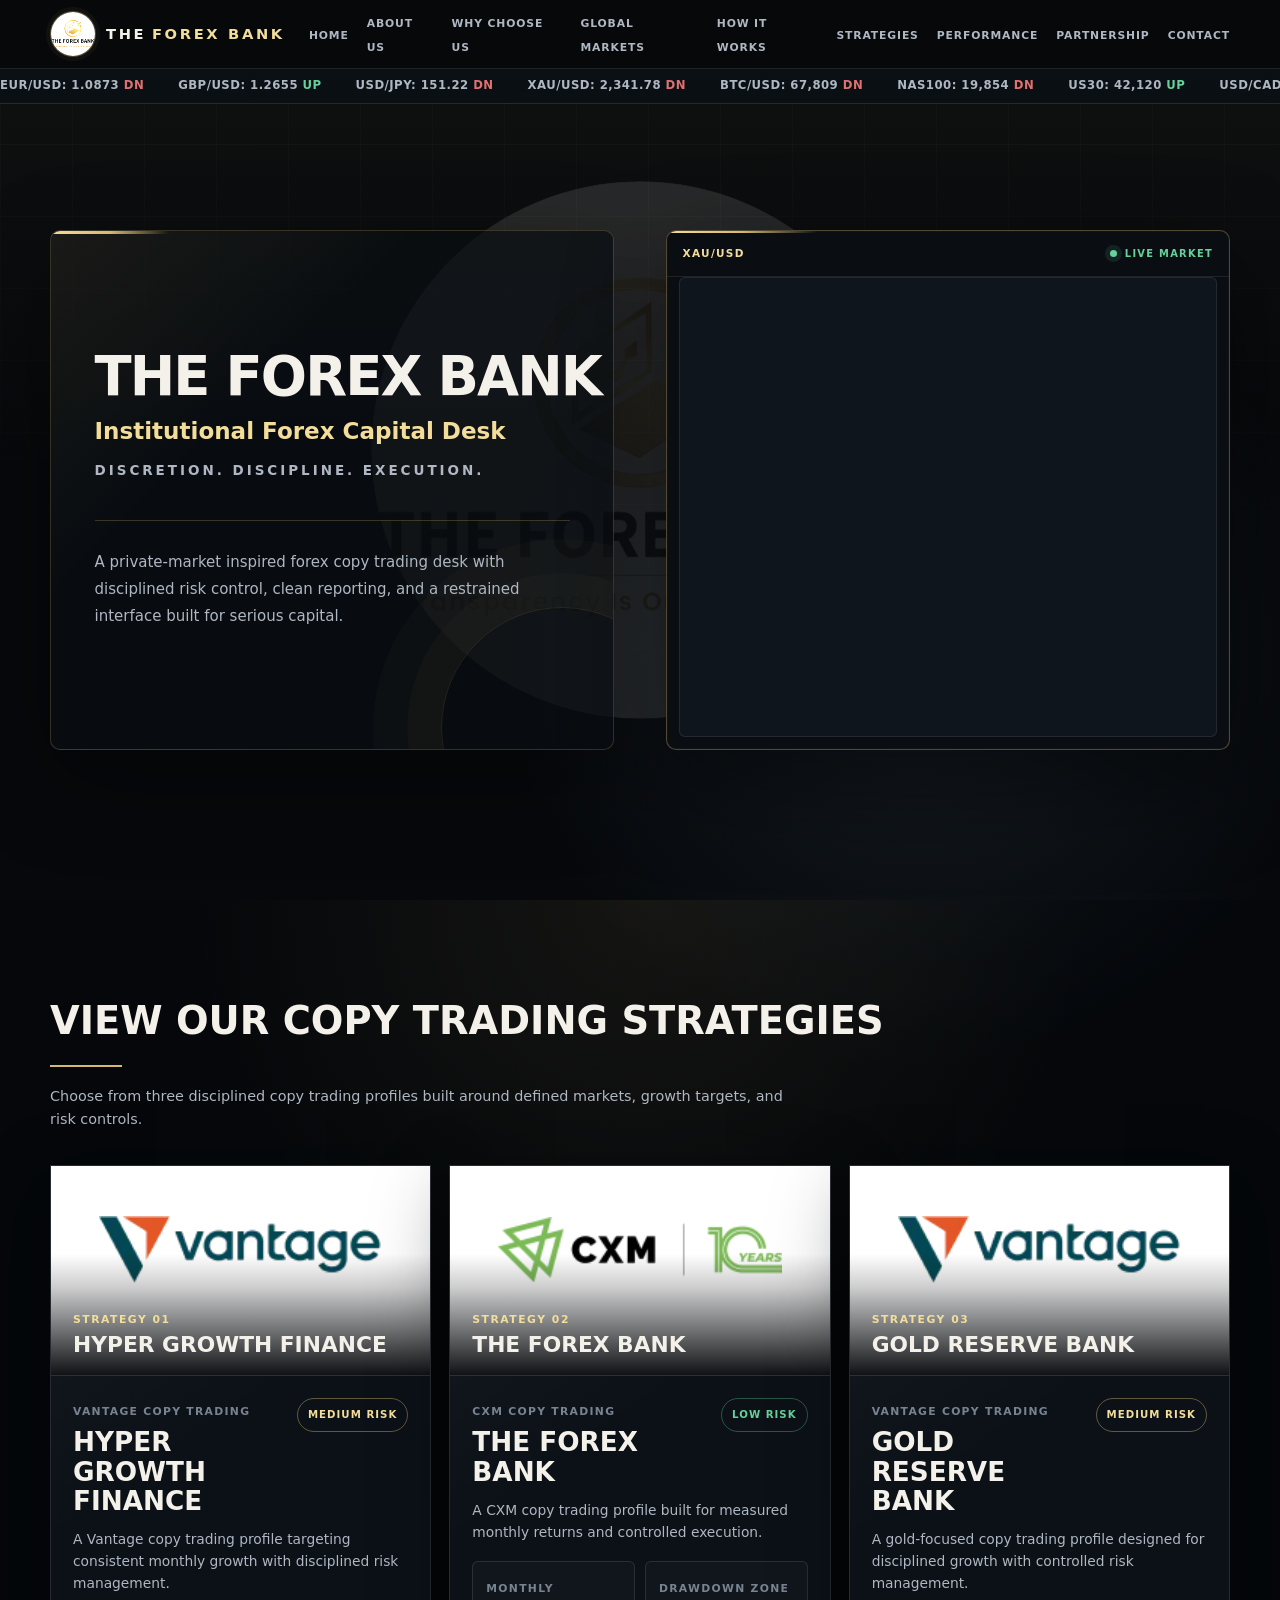
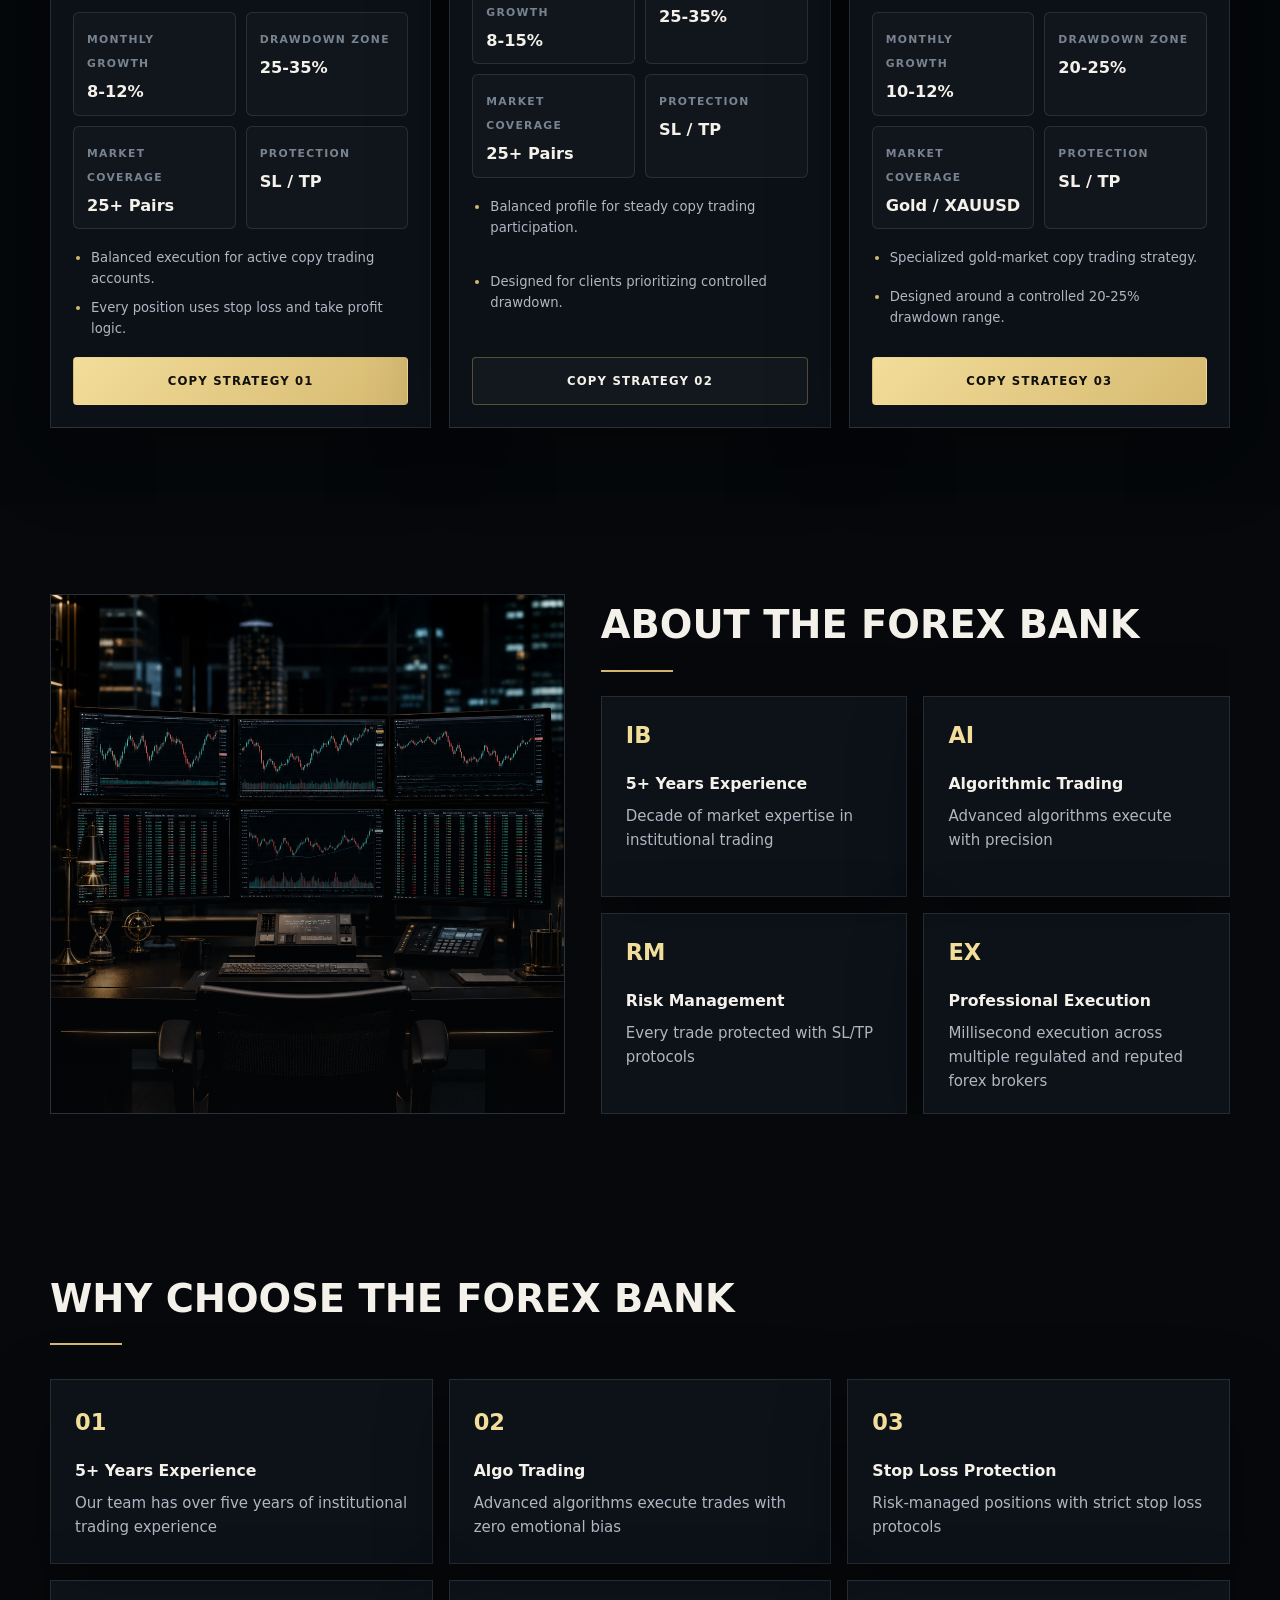
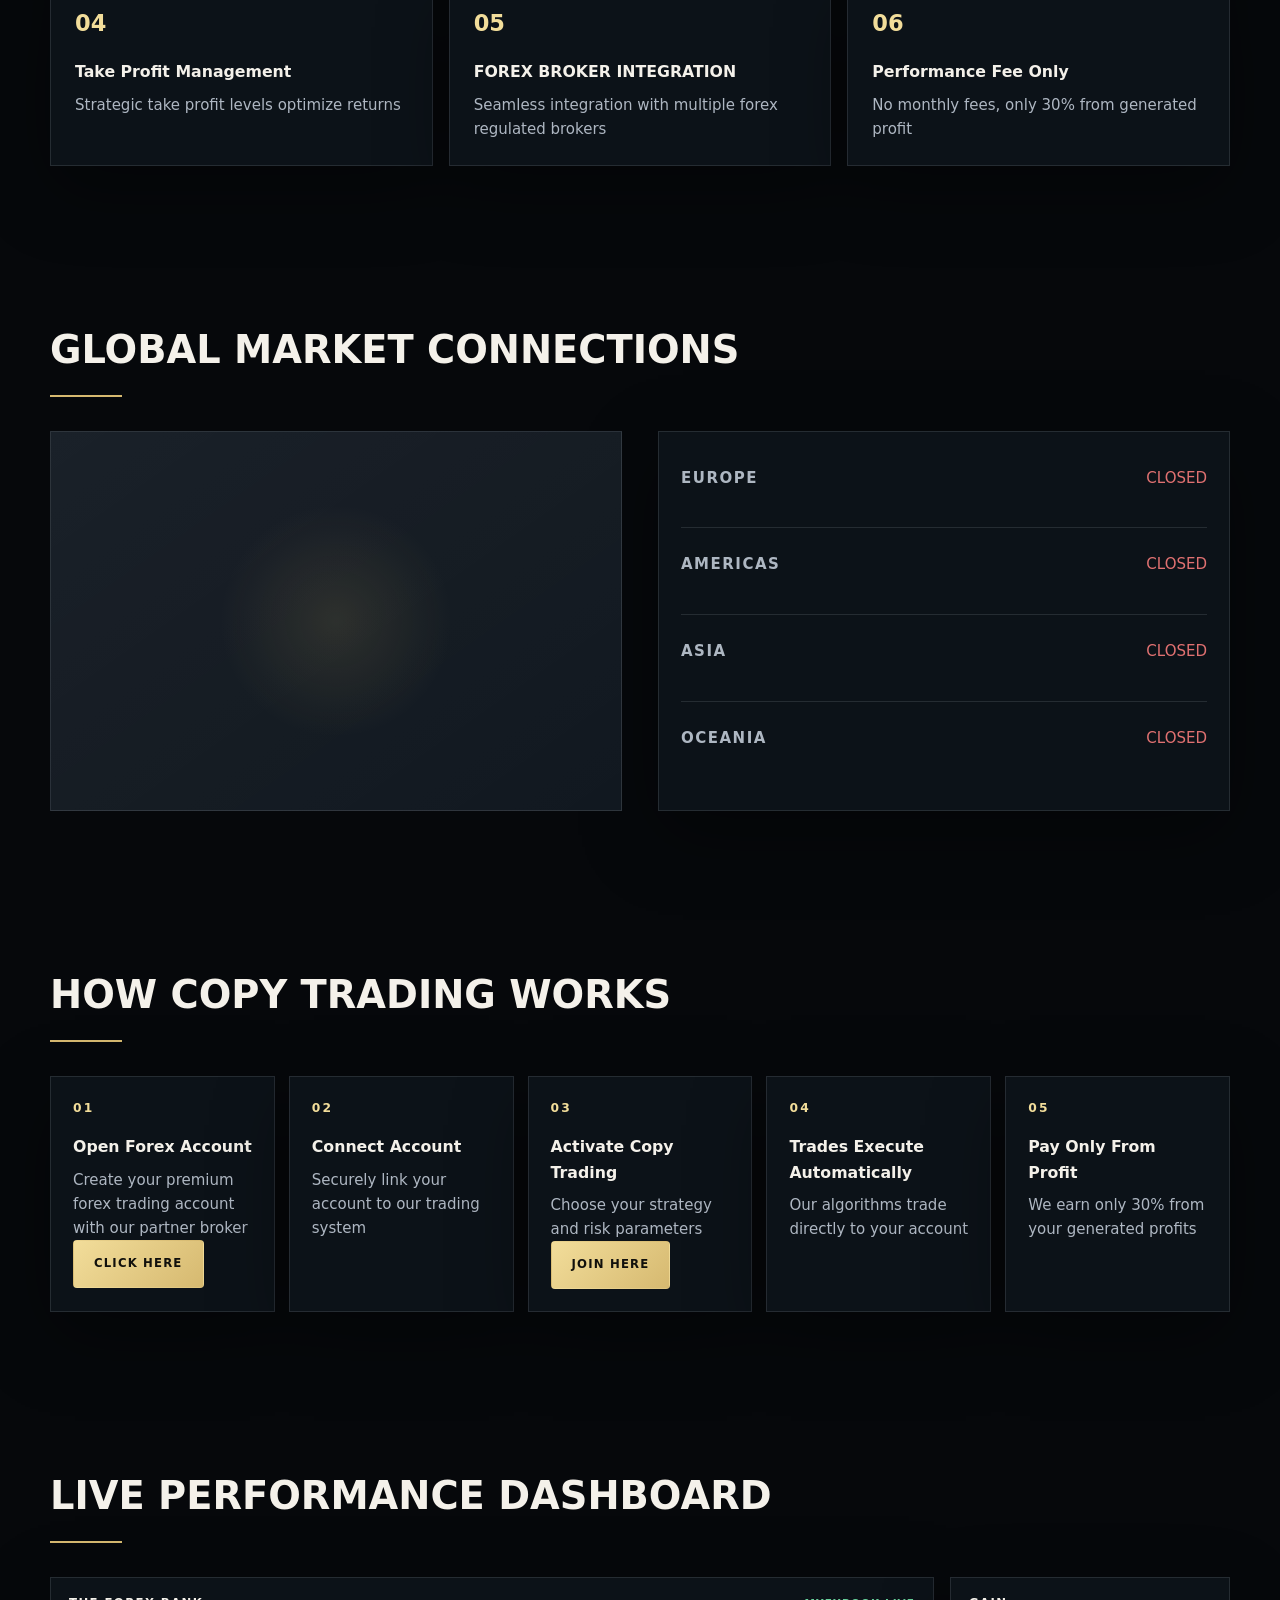
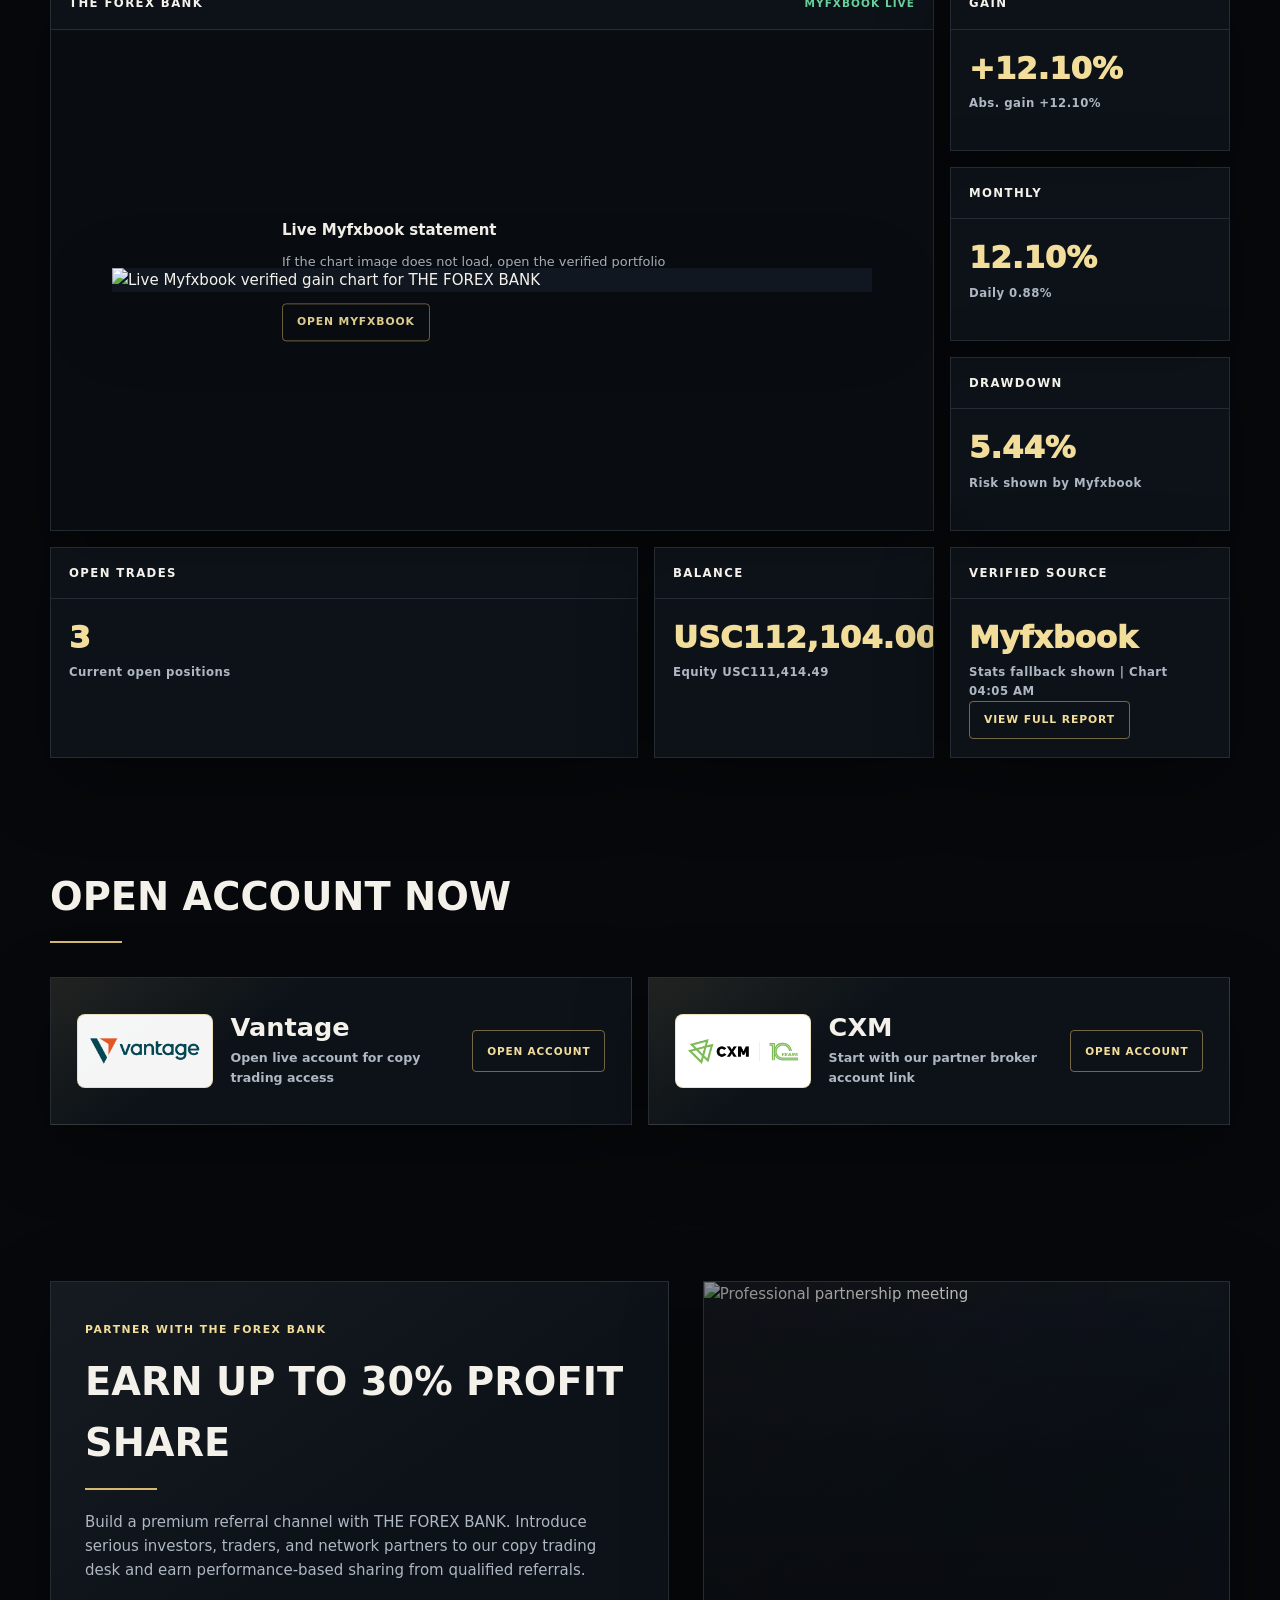
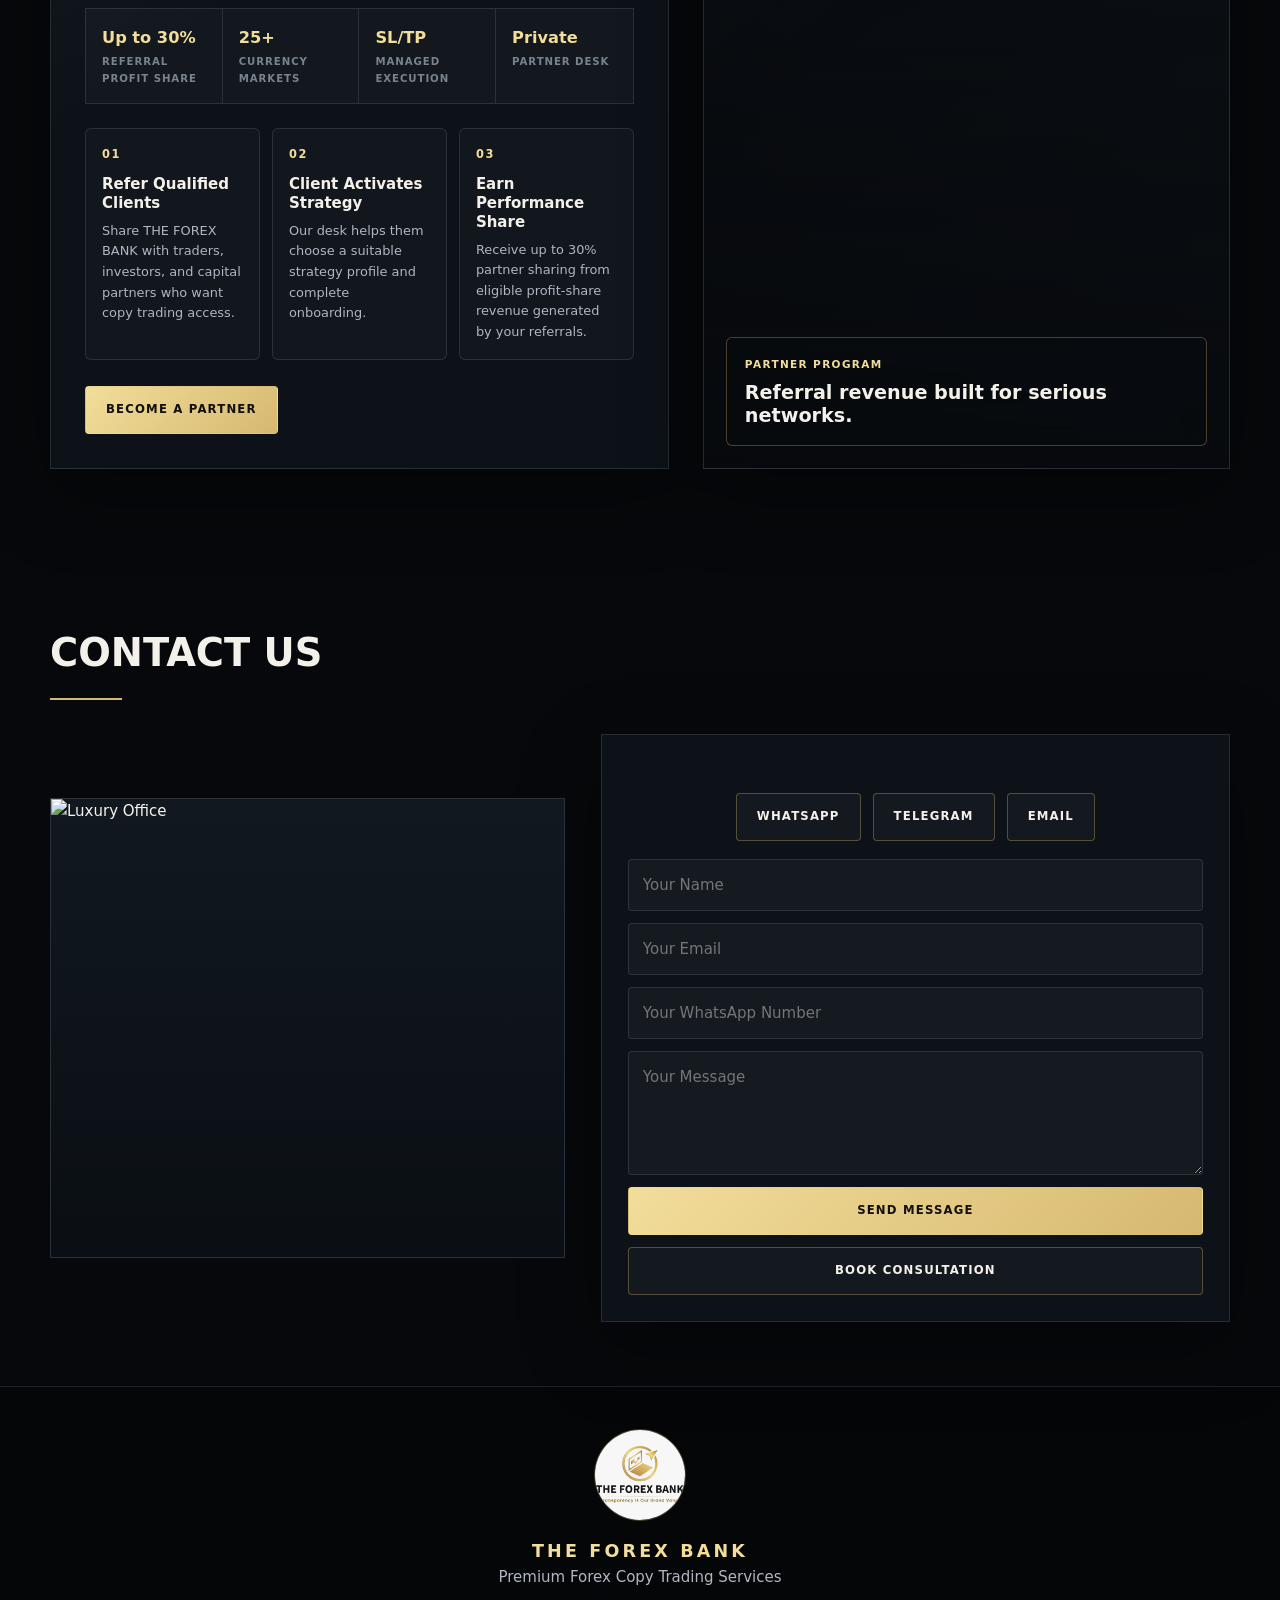
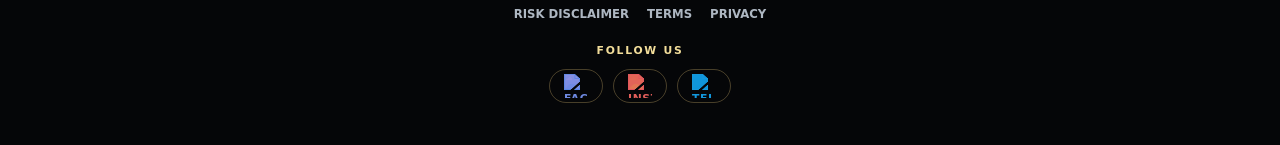
==== index.html @ 0c7d3c27 "Update index.html" ====
<!DOCTYPE html>
<html lang="en">
<head>
    <meta charset="UTF-8">
    <meta name="viewport" content="width=device-width, initial-scale=1.0">
    <title>THE FOREX BANK - Institutional Forex Capital Desk</title>
    <link rel="stylesheet" href="styles.css?v=20">
    <style id="about-layout-fix">
        @media (min-width: 1101px) {
            #about .section-container {
                height: 520px !important;
                min-height: 520px !important;
                align-items: stretch !important;
            }

            #about .about-left,
            #about .about-right {
                height: 520px !important;
                min-height: 520px !important;
                max-height: 520px !important;
                overflow: hidden !important;
            }

            #about .about-image-container {
                position: relative !important;
                width: 100% !important;
                height: 520px !important;
                min-height: 520px !important;
                max-height: 520px !important;
                overflow: hidden !important;
            }

            #about .about-image {
                position: absolute !important;
                inset: 0 !important;
                width: 100% !important;
                height: 100% !important;
                object-fit: cover !important;
                object-position: center 38% !important;
            }

            #about .about-right {
                display: flex !important;
                flex-direction: column !important;
            }

            #about .about-right .section-title {
                flex: 0 0 auto !important;
                margin-bottom: 24px !important;
            }

            #about .glass-cards {
                flex: 1 !important;
                min-height: 0 !important;
                grid-template-rows: repeat(2, minmax(0, 1fr)) !important;
            }

            #about .glass-card {
                min-height: 0 !important;
                padding: 20px 24px !important;
            }
        }
    </style>
    <style id="hero-layout-fix">
        @media (min-width: 1101px) {
            #home .hero-container {
                grid-template-columns: repeat(2, minmax(0, 1fr)) !important;
                gap: clamp(34px, 4vw, 72px) !important;
                align-items: stretch !important;
            }

            #home .hero-left {
                position: relative !important;
                display: flex !important;
                flex-direction: column !important;
                justify-content: center !important;
                max-width: none !important;
                min-width: 0 !important;
                border: 1px solid rgba(214, 185, 112, 0.22) !important;
                border-radius: 10px !important;
                background:
                    linear-gradient(135deg, rgba(214, 185, 112, 0.08), transparent 34%),
                    rgba(10, 14, 19, 0.72) !important;
                box-shadow: 0 30px 90px rgba(0, 0, 0, 0.34) !important;
                padding: clamp(30px, 2.5vw, 42px) clamp(34px, 3.4vw, 58px) !important;
                overflow: hidden !important;
            }

            #home .hero-left::before {
                content: "";
                position: absolute;
                top: 0;
                left: 0;
                width: 118px;
                height: 3px;
                background: linear-gradient(90deg, #f2dd9a, #d6b970, transparent);
            }

            #home .hero-left::after {
                content: "";
                position: absolute;
                right: -70px;
                bottom: -100px;
                width: 240px;
                height: 240px;
                border: 1px solid rgba(214, 185, 112, 0.13);
                border-radius: 50%;
                box-shadow: 0 0 0 34px rgba(214, 185, 112, 0.025), 0 0 0 68px rgba(214, 185, 112, 0.018);
                pointer-events: none;
            }

            #home .title-main {
                display: block !important;
                font-size: clamp(3.25rem, 4.25vw, 5.4rem) !important;
                line-height: 1 !important;
                letter-spacing: -0.035em !important;
                white-space: nowrap !important;
            }

            #home .title-sub {
                display: block !important;
                font-size: clamp(1.35rem, 1.8vw, 2.15rem) !important;
                line-height: 1.1 !important;
                white-space: nowrap !important;
            }

            #home .trading-terminal,
            #home .hero-right {
                width: 100% !important;
                height: 100% !important;
                max-width: none !important;
            }

            #home .trading-terminal {
                position: relative !important;
                display: flex !important;
                flex-direction: column !important;
                border: 1px solid rgba(214, 185, 112, 0.34) !important;
                border-radius: 10px !important;
                background: #0a0e13 !important;
                box-shadow: 0 34px 100px rgba(0, 0, 0, 0.48), 0 0 0 1px rgba(255, 255, 255, 0.025) inset !important;
                padding: 46px 12px 12px !important;
                overflow: hidden !important;
            }

            #home .trading-terminal::before {
                content: "";
                position: absolute;
                top: 0;
                left: 0;
                width: 150px;
                height: 2px;
                background: linear-gradient(90deg, #f2dd9a, #d6b970, transparent);
            }

            #home .terminal-frame-label {
                position: absolute;
                top: 0;
                left: 0;
                right: 0;
                height: 46px;
                display: flex;
                align-items: center;
                justify-content: space-between;
                border-bottom: 1px solid rgba(204, 214, 224, 0.1);
                padding: 0 16px;
                color: #aeb7c2;
                font-size: 0.66rem;
                font-weight: 900;
                letter-spacing: 0.13em;
                text-transform: uppercase;
            }

            #home .terminal-frame-label strong {
                color: #f2dd9a;
                font-size: 0.7rem;
            }

            #home .terminal-live {
                display: inline-flex;
                align-items: center;
                gap: 8px;
                color: #67d19a;
            }

            #home .terminal-live::before {
                content: "";
                width: 7px;
                height: 7px;
                border-radius: 50%;
                background: #67d19a;
                box-shadow: 0 0 0 5px rgba(103, 209, 154, 0.1);
            }

            #home .terminal-content {
                display: flex !important;
                flex: 1 !important;
                grid-template-columns: none !important;
                width: 100% !important;
                min-height: 0 !important;
                padding: 0 !important;
            }

            #home .terminal-chart {
                width: 100% !important;
                height: 100% !important;
                min-height: clamp(460px, 33vw, 590px) !important;
                border: 1px solid rgba(204, 214, 224, 0.1) !important;
                border-radius: 6px !important;
            }

            #home .xau-live-chart,
            #home .xau-live-chart .tradingview-widget-container__widget,
            #home .xau-live-chart iframe {
                width: 100% !important;
                height: 100% !important;
            }

            #home .hero-kicker {
                position: relative;
                z-index: 1;
                display: inline-flex;
                align-items: center;
                gap: 10px;
                margin-bottom: 20px;
                color: #d6b970;
                font-size: 0.68rem;
                font-weight: 900;
                letter-spacing: 0.16em;
                text-transform: uppercase;
            }

            #home .hero-kicker::before {
                content: "";
                width: 28px;
                height: 1px;
                background: #d6b970;
            }

            #home .hero-title,
            #home .hero-description {
                position: relative;
                z-index: 1;
            }

            #home .hero-title {
                gap: 14px !important;
            }

            #home .hero-description {
                max-width: 100% !important;
                margin-top: 42px !important;
                border-top: 1px solid rgba(214, 185, 112, 0.24);
                padding-top: 28px;
                font-size: 1rem !important;
                line-height: 1.8 !important;
            }
        }

        @media (max-width: 1100px) {
            #home .hero-kicker,
            #home .terminal-frame-label {
                display: none;
            }
        }
    </style>
    <style id="main-strategies-fix">
        #strategies {
            scroll-margin-top: 110px;
            padding: clamp(72px, 7vw, 120px) var(--content-gutter) clamp(70px, 6vw, 110px) !important;
            background:
                radial-gradient(circle at 50% 0, rgba(214, 185, 112, 0.08), transparent 30rem),
                rgba(6, 8, 11, 0.3);
        }

        #strategies .strategy-section-lead {
            max-width: 760px;
            margin: -16px 0 34px;
            color: #aeb7c2;
            font-size: 0.96rem;
        }

        #strategies .strategy-cards {
            align-items: stretch;
        }

        #strategies .strategy-card {
            display: flex;
            flex-direction: column;
        }

        #strategies .strategy-card-body {
            display: flex;
            flex: 1;
            flex-direction: column;
        }

        #strategies .strategy-points {
            flex: 1;
        }

        @media (max-width: 1100px) {
            #strategies .strategy-cards { grid-template-columns: 1fr !important; }
        }
    </style>
    <style id="legal-watermark-fix">
        body { isolation: isolate; }

        .site-watermark {
            position: fixed;
            top: 50%;
            left: 50%;
            z-index: 0 !important;
            display: block !important;
            width: clamp(420px, 42vw, 660px);
            height: auto;
            aspect-ratio: 1;
            transform: translate(-50%, -50%);
            object-fit: contain;
            border-radius: 50%;
            clip-path: circle(50% at 50% 50%);
            opacity: 0.12 !important;
            filter: grayscale(0.2) sepia(0.16) brightness(1.16) contrast(0.95);
            mix-blend-mode: luminosity;
            pointer-events: none;
            user-select: none;
        }

        body > section,
        body > footer {
            z-index: 1 !important;
        }

        body > .scene-grid {
            z-index: -1 !important;
            background: none !important;
        }

        body.legal-modal-open { overflow: hidden; }

        #legal {
            position: fixed;
            inset: 0;
            z-index: 10000 !important;
            display: none;
            place-items: center;
            overflow-y: auto;
            background: rgba(2, 4, 7, 0.86);
            padding: clamp(18px, 4vw, 64px);
            backdrop-filter: blur(12px);
        }

        #legal.is-open { display: grid; }

        #legal .legal-content {
            position: relative;
            width: min(1180px, calc(100% - (var(--content-gutter) * 2)));
            max-height: 88vh;
            overflow-y: auto;
            border: 1px solid rgba(214, 185, 112, 0.26);
            border-radius: 10px;
            background: #0b1118;
            box-shadow: 0 36px 120px rgba(0, 0, 0, 0.72);
            padding: clamp(24px, 3vw, 48px);
        }

        #legal .legal-panel { display: none; }
        #legal .legal-panel.is-active { display: block; }

        #legal .legal-close {
            position: sticky;
            top: 0;
            z-index: 2;
            float: right;
            width: 42px;
            height: 42px;
            border: 1px solid rgba(214, 185, 112, 0.34);
            border-radius: 50%;
            background: #111821;
            color: #f2dd9a;
            font-size: 1.5rem;
            line-height: 1;
            cursor: pointer;
        }

        #legal .legal-title {
            margin-bottom: 22px;
            color: #f4f1ea;
            font-size: clamp(1.65rem, 2.5vw, 2.5rem);
        }

        #legal .legal-title::after {
            content: "";
            display: block;
            width: 64px;
            height: 2px;
            margin-top: 12px;
            background: #d6b970;
        }

        #legal p {
            margin-top: 14px;
            color: #aeb7c2;
        }

        #legal .legal-value {
            margin: 24px 0 38px;
            border-left: 3px solid #d6b970;
            background: rgba(214, 185, 112, 0.06);
            padding: 16px 18px;
            color: #f2dd9a;
            font-weight: 900;
            letter-spacing: 0.08em;
            text-transform: uppercase;
        }

        #legal .terms-grid {
            display: grid;
            grid-template-columns: repeat(2, minmax(0, 1fr));
            gap: 14px;
            margin-top: 22px;
        }

        #legal .term-item {
            border: 1px solid rgba(204, 214, 224, 0.13);
            border-radius: 6px;
            background: rgba(255, 255, 255, 0.022);
            padding: 18px;
        }

        #legal .term-item h4 {
            color: #f2dd9a;
            font-size: 0.94rem;
        }

        #legal .term-item p {
            margin-top: 8px;
            font-size: 0.88rem;
        }

        #legal .legal-confirmation {
            margin-top: 30px;
            border-top: 1px solid rgba(204, 214, 224, 0.13);
            padding-top: 24px;
        }

        #legal .privacy-block {
            margin-top: 0;
            border-top: 0;
            padding-top: 0;
        }

        @media (max-width: 760px) {
            .site-watermark { width: 78vw; min-width: 300px; opacity: 0.1 !important; }
            #legal { padding: 12px; }
            #legal .legal-content { width: 100%; max-height: 94vh; padding: 22px 18px; }
            #legal .terms-grid { grid-template-columns: 1fr; }
        }
    </style>
    <style id="contact-buttons-fix">
        #contact .contact-buttons {
            width: 100%;
            justify-content: center !important;
        }

        #contact .contact-btn {
            display: inline-flex;
            align-items: center;
            justify-content: center;
        }
    </style>
    <script src="https://cdn.jsdelivr.net/npm/chart.js"></script>
    <script>
        window.setTimeout(function () {
            var screen = document.querySelector('.loading-screen');
            if (screen) {
                screen.classList.add('is-hidden');
                screen.style.display = 'none';
            }
        }, 2500);
    </script>
</head>
<body class="app-shell">
    <!-- Loading Screen -->
    <div class="loading-screen">
        <div class="loading-content">
            <img class="loading-logo-mark" src="the-forex-bank-logo-gold.jpeg?v=20260710-new" alt="THE FOREX BANK logo">
            <div class="loading-logo">THE FOREX BANK</div>
            <div class="loading-bar">
                <div class="loading-progress"></div>
            </div>
            <div class="loading-text">Preparing Capital Desk</div>
        </div>
    </div>

    <div class="scene-grid"></div>
    <img class="site-watermark" src="the-forex-bank-logo-gold.jpeg?v=20260714-watermark-full" alt="" aria-hidden="true">

    <!-- Live Ticker -->
    <div class="ticker-strip">
        <div class="ticker-content" id="ticker-content">
            <span class="ticker-item">EUR/USD: 1.0875 <span class="up">UP</span></span>
            <span class="ticker-item">GBP/USD: 1.2642 <span class="down">DN</span></span>
            <span class="ticker-item">USD/JPY: 151.25 <span class="up">UP</span></span>
            <span class="ticker-item">XAU/USD: 2345.60 <span class="up">UP</span></span>
            <span class="ticker-item">BTC/USD: 67,850 <span class="up">UP</span></span>
            <span class="ticker-item">NAS100: 19845 <span class="down">DN</span></span>
            <span class="ticker-item">US30: 42,150 <span class="up">UP</span></span>
            <span class="ticker-item">USD/CAD: 1.3642 <span class="down">DN</span></span>
            <span class="ticker-item">ETH/USD: 3,450 <span class="down">DN</span></span>
            <span class="ticker-item">AUD/USD: 0.6542 <span class="up">UP</span></span>
        </div>
    </div>

    <!-- Navigation -->
    <header class="header">
        <nav class="navbar">
            <a class="logo brand-logo" href="#home" aria-label="THE FOREX BANK home">
                <span class="logo-mark-circle"><img src="the-forex-bank-logo-gold.jpeg?v=20260710-new" alt="THE FOREX BANK logo"></span>
                <span>THE <strong>FOREX BANK</strong></span>
            </a>
            <ul class="nav-links">
                <li><a href="#home">HOME</a></li>
                <li><a href="#about">ABOUT US</a></li>
                <li><a href="#features">WHY CHOOSE US</a></li>
                <li><a href="#global">GLOBAL MARKETS</a></li>
                <li><a href="#how-it-works">HOW IT WORKS</a></li>
                <li><a href="#strategies">STRATEGIES</a></li>
                <li><a href="#dashboard">PERFORMANCE</a></li>
                <li><a href="#partnership">PARTNERSHIP</a></li>
                <li><a href="#contact">CONTACT</a></li>
            </ul>
        </nav>
    </header>

    <!-- Hero Section -->
    <section id="home" class="hero">
        <div class="hero-container">
            <!-- Left Side -->
            <div class="hero-left">
                <h1 class="hero-title">
                    <span class="title-main">THE FOREX BANK</span>
                    <span class="title-sub">Institutional Forex Capital Desk</span>
                    <span class="title-tagline">Discretion. Discipline. Execution.</span>
                </h1>
                <p class="hero-description">
                    A private-market inspired forex copy trading desk with disciplined risk control, clean reporting, and a restrained interface built for serious capital.
                </p>
            </div>

            <!-- Right Side - Trading Terminal -->
            <div class="hero-right">
                <div class="trading-terminal">
                    <div class="terminal-frame-label">
                        <strong>XAU/USD</strong>
                        <span class="terminal-live">Live Market</span>
                    </div>
                    <div class="terminal-content">
                        <div class="terminal-chart">
                            <div class="tradingview-widget-container xau-live-chart">
                                <div class="tradingview-widget-container__widget"></div>
                                <script type="text/javascript" src="https://s3.tradingview.com/external-embedding/embed-widget-advanced-chart.js" async>
                                {
                                    "autosize": true,
                                    "symbol": "OANDA:XAUUSD",
                                    "interval": "1",
                                    "timezone": "Etc/UTC",
                                    "theme": "dark",
                                    "style": "1",
                                    "locale": "en",
                                    "backgroundColor": "#0f151d",
                                    "gridColor": "rgba(214, 185, 112, 0.10)",
                                    "hide_volume": true,
                                    "overrides": {
                                        "paneProperties.background": "#0f151d",
                                        "paneProperties.backgroundType": "solid",
                                        "paneProperties.vertGridProperties.color": "rgba(214, 185, 112, 0.10)",
                                        "paneProperties.horzGridProperties.color": "rgba(214, 185, 112, 0.10)",
                                        "scalesProperties.textColor": "#aeb7c2",
                                        "mainSeriesProperties.candleStyle.upColor": "#d6b970",
                                        "mainSeriesProperties.candleStyle.downColor": "#e07171",
                                        "mainSeriesProperties.candleStyle.borderUpColor": "#f2dd9a",
                                        "mainSeriesProperties.candleStyle.borderDownColor": "#e07171",
                                        "mainSeriesProperties.candleStyle.wickUpColor": "#f2dd9a",
                                        "mainSeriesProperties.candleStyle.wickDownColor": "#e07171",
                                        "mainSeriesProperties.priceLineColor": "#d6b970"
                                    },
                                    "hide_top_toolbar": true,
                                    "hide_legend": true,
                                    "hide_side_toolbar": true,
                                    "allow_symbol_change": false,
                                    "save_image": false,
                                    "calendar": false,
                                    "support_host": "https://www.tradingview.com"
                                }
                                </script>
                            </div>
                        </div>
                    </div>
                </div>
            </div>
        </div>
        
    </section>

    <!-- Copy Trading Strategies -->
    <section id="strategies" class="strategy-section section homepage-strategies">
        <div class="section-container">
            <h2 class="section-title">VIEW OUR COPY TRADING STRATEGIES</h2>
            <p class="strategy-section-lead">Choose from three disciplined copy trading profiles built around defined markets, growth targets, and risk controls.</p>
            <div class="strategy-cards">
                <article class="strategy-card featured-strategy">
                    <div class="strategy-media">
                        <img class="broker-strategy-image" src="vantage-logo.webp" alt="Vantage copy trading" loading="lazy" decoding="async">
                        <div class="strategy-media-overlay"><span>Strategy 01</span><strong>HYPER GROWTH FINANCE</strong></div>
                    </div>
                    <div class="strategy-card-body">
                        <div class="strategy-card-header">
                            <div><span class="strategy-label">Vantage Copy Trading</span><h2>HYPER GROWTH FINANCE</h2></div>
                            <span class="risk-badge medium-risk">Medium Risk</span>
                        </div>
                        <p class="strategy-copy">A Vantage copy trading profile targeting consistent monthly growth with disciplined risk management.</p>
                        <div class="strategy-metrics">
                            <div class="metric-box"><span class="metric-label">Monthly Growth</span><strong>8-12%</strong></div>
                            <div class="metric-box"><span class="metric-label">Drawdown Zone</span><strong>25-35%</strong></div>
                            <div class="metric-box"><span class="metric-label">Market Coverage</span><strong>25+ Pairs</strong></div>
                            <div class="metric-box"><span class="metric-label">Protection</span><strong>SL / TP</strong></div>
                        </div>
                        <ul class="strategy-points"><li>Balanced execution for active copy trading accounts.</li><li>Every position uses stop loss and take profit logic.</li></ul>
                        <a class="primary-btn strategy-action" href="https://www.vantagemarkets.com/open-live-account/?sub1=spid_MTMxOTA0NQ%3D%3D&amp;c=Zjr65MltkdsIqSEgwnjvLQ%3D%3D&amp;affid=27868159&amp;platform=copytrading&amp;autoCertification=false" target="_blank" rel="noopener">COPY STRATEGY 01</a>
                    </div>
                </article>

                <article class="strategy-card">
                    <div class="strategy-media">
                        <img class="broker-strategy-image" src="cxm-logo.png" alt="CXM copy trading" loading="lazy" decoding="async">
                        <div class="strategy-media-overlay"><span>Strategy 02</span><strong>THE FOREX BANK</strong></div>
                    </div>
                    <div class="strategy-card-body">
                        <div class="strategy-card-header">
                            <div><span class="strategy-label">CXM Copy Trading</span><h2>THE FOREX BANK</h2></div>
                            <span class="risk-badge low-risk">Low Risk</span>
                        </div>
                        <p class="strategy-copy">A CXM copy trading profile built for measured monthly returns and controlled execution.</p>
                        <div class="strategy-metrics">
                            <div class="metric-box"><span class="metric-label">Monthly Growth</span><strong>8-15%</strong></div>
                            <div class="metric-box"><span class="metric-label">Drawdown Zone</span><strong>25-35%</strong></div>
                            <div class="metric-box"><span class="metric-label">Market Coverage</span><strong>25+ Pairs</strong></div>
                            <div class="metric-box"><span class="metric-label">Protection</span><strong>SL / TP</strong></div>
                        </div>
                        <ul class="strategy-points"><li>Balanced profile for steady copy trading participation.</li><li>Designed for clients prioritizing controlled drawdown.</li></ul>
                        <a class="secondary-btn strategy-action" href="https://socialtradingranking.cxmth.com/widgets/ratings/21961?widgetKey=social_platform_ratings&amp;theme=light&amp;lang=en&amp;preview=P3U9NDkyYzAwJmE9MjQ5NTQmcD0yMTk2MSZ3PTE=" target="_blank" rel="noopener">COPY STRATEGY 02</a>
                    </div>
                </article>

                <article class="strategy-card featured-strategy">
                    <div class="strategy-media">
                        <img class="broker-strategy-image" src="vantage-logo.webp" alt="Vantage gold copy trading" loading="lazy" decoding="async">
                        <div class="strategy-media-overlay"><span>Strategy 03</span><strong>GOLD RESERVE BANK</strong></div>
                    </div>
                    <div class="strategy-card-body">
                        <div class="strategy-card-header">
                            <div><span class="strategy-label">Vantage Copy Trading</span><h2>GOLD RESERVE BANK</h2></div>
                            <span class="risk-badge medium-risk">Medium Risk</span>
                        </div>
                        <p class="strategy-copy">A gold-focused copy trading profile designed for disciplined growth with controlled risk management.</p>
                        <div class="strategy-metrics">
                            <div class="metric-box"><span class="metric-label">Monthly Growth</span><strong>10-12%</strong></div>
                            <div class="metric-box"><span class="metric-label">Drawdown Zone</span><strong>20-25%</strong></div>
                            <div class="metric-box"><span class="metric-label">Market Coverage</span><strong>Gold / XAUUSD</strong></div>
                            <div class="metric-box"><span class="metric-label">Protection</span><strong>SL / TP</strong></div>
                        </div>
                        <ul class="strategy-points"><li>Specialized gold-market copy trading strategy.</li><li>Designed around a controlled 20-25% drawdown range.</li></ul>
                        <a class="primary-btn strategy-action" href="https://secure.vantagemarkets.com/copyTrading/visitor/discover/discoverDetail?strategyId=1365093&amp;c=Zjr65MltkdsIqSEgwnjvLQ%3D%3D&amp;affid=27868159&amp;platform=copytrading&amp;autoCertification=false" target="_blank" rel="noopener">COPY STRATEGY 03</a>
                    </div>
                </article>
            </div>
        </div>
    </section>

    <!-- About Us Section -->
    <section id="about" class="about section">
        <div class="section-container">
            <div class="about-left">
                <div class="about-image-container">
                    <img src="about-institutional-desk-v2.png" alt="Premium institutional multi-monitor forex trading desk" class="about-image" loading="lazy" decoding="async">
                    <div class="image-overlay"></div>
                    <div class="about-live-badge"><span></span> INSTITUTIONAL DESK LIVE</div>
                    <div class="about-market-line" aria-hidden="true"></div>
                </div>
            </div>
            <div class="about-right">
                <h2 class="section-title">ABOUT THE FOREX BANK</h2>
                <div class="glass-cards">
                    <div class="glass-card card-1">
                        <div class="card-icon">IB</div>
                        <h3>5+ Years Experience</h3>
                        <p>Decade of market expertise in institutional trading</p>
                    </div>
                    <div class="glass-card card-2">
                        <div class="card-icon">AI</div>
                        <h3>Algorithmic Trading</h3>
                        <p>Advanced algorithms execute with precision</p>
                    </div>
                    <div class="glass-card card-3">
                        <div class="card-icon">RM</div>
                        <h3>Risk Management</h3>
                        <p>Every trade protected with SL/TP protocols</p>
                    </div>
                    <div class="glass-card card-4">
                        <div class="card-icon">EX</div>
                        <h3>Professional Execution</h3>
                        <p>Millisecond execution across multiple regulated and reputed forex brokers</p>
                    </div>
                </div>
            </div>
        </div>
    </section>

    <!-- Why Choose Us Section -->
    <section id="features" class="features section">
        <div class="section-container">
            <h2 class="section-title">WHY CHOOSE THE FOREX BANK</h2>
            <div class="premium-cards">
                <div class="premium-card">
                    <div class="card-number">01</div>
                    <h3>5+ Years Experience</h3>
                    <p>Our team has over five years of institutional trading experience</p>
                </div>
                <div class="premium-card">
                    <div class="card-number">02</div>
                    <h3>Algo Trading</h3>
                    <p>Advanced algorithms execute trades with zero emotional bias</p>
                </div>
                <div class="premium-card">
                    <div class="card-number">03</div>
                    <h3>Stop Loss Protection</h3>
                    <p>Risk-managed positions with strict stop loss protocols</p>
                </div>
                <div class="premium-card">
                    <div class="card-number">04</div>
                    <h3>Take Profit Management</h3>
                    <p>Strategic take profit levels optimize returns</p>
                </div>
                <div class="premium-card">
                    <div class="card-number">05</div>
                    <h3>FOREX BROKER INTEGRATION</h3>
                    <p>Seamless integration with multiple forex regulated brokers</p>
                </div>
                <div class="premium-card">
                    <div class="card-number">06</div>
                    <h3>Performance Fee Only</h3>
                    <p>No monthly fees, only 30% from generated profit</p>
                </div>
            </div>
        </div>
    </section>

    <!-- Global Market Section -->
    <section id="global" class="global-markets section">
        <div class="section-container">
            <h2 class="section-title">GLOBAL MARKET CONNECTIONS</h2>
            <div class="globe-section">
                <div id="global-globe"></div>
                <div class="market-data">
                    <div class="market-item" data-market-timezone="Europe/London" data-market-open="8" data-market-close="17">
                        <span class="market-label">EUROPE</span>
                        <span class="market-value">CLOSED</span>
                    </div>
                    <div class="market-item" data-market-timezone="America/New_York" data-market-open="8" data-market-close="17">
                        <span class="market-label">AMERICAS</span>
                        <span class="market-value">CLOSED</span>
                    </div>
                    <div class="market-item" data-market-timezone="Asia/Tokyo" data-market-open="9" data-market-close="18">
                        <span class="market-label">ASIA</span>
                        <span class="market-value">CLOSED</span>
                    </div>
                    <div class="market-item" data-market-timezone="Australia/Sydney" data-market-open="8" data-market-close="17">
                        <span class="market-label">OCEANIA</span>
                        <span class="market-value">CLOSED</span>
                    </div>
                </div>
            </div>
        </div>
    </section>

    <!-- How Copy Trading Works Section -->
    <section id="how-it-works" class="how-it-works section">
        <div class="section-container">
            <h2 class="section-title">HOW COPY TRADING WORKS</h2>
            <div class="timeline">
                <div class="timeline-step" data-step="1">
                    <div class="step-content">
                        <div class="step-number">01</div>
                        <h3>Open Forex Account</h3>
                        <p>Create your premium forex trading account with our partner broker</p>
                        <a class="step-link primary-btn" href="#open-account">CLICK HERE</a>
                    </div>
                </div>
                <div class="timeline-connector"></div>
                <div class="timeline-step" data-step="2">
                    <div class="step-content">
                        <div class="step-number">02</div>
                        <h3>Connect Account</h3>
                        <p>Securely link your account to our trading system</p>
                    </div>
                </div>
                <div class="timeline-connector"></div>
                <div class="timeline-step" data-step="3">
                    <div class="step-content">
                        <div class="step-number">03</div>
                        <h3>Activate Copy Trading</h3>
                        <p>Choose your strategy and risk parameters</p>
                        <a class="step-link primary-btn" href="#strategies">JOIN HERE</a>
                    </div>
                </div>
                <div class="timeline-connector"></div>
                <div class="timeline-step" data-step="4">
                    <div class="step-content">
                        <div class="step-number">04</div>
                        <h3>Trades Execute Automatically</h3>
                        <p>Our algorithms trade directly to your account</p>
                    </div>
                </div>
                <div class="timeline-connector"></div>
                <div class="timeline-step" data-step="5">
                    <div class="step-content">
                        <div class="step-number">05</div>
                        <h3>Pay Only From Profit</h3>
                        <p>We earn only 30% from your generated profits</p>
                    </div>
                </div>
            </div>
        </div>
    </section>

    <!-- Live Performance Dashboard Section -->
    <section id="dashboard" class="dashboard section">
        <div class="section-container">
            <h2 class="section-title">LIVE PERFORMANCE DASHBOARD</h2>
            <div class="myfxbook-dashboard">
                <div class="dashboard-widget myfxbook-live-panel">
                    <div class="widget-header">
                        <h3>THE FOREX BANK</h3>
                        <span class="widget-indicator live">MYFXBOOK LIVE</span>
                    </div>
                    <div class="myfxbook-widget-wrap">
                        <img
                            class="myfxbook-widget-image"
                            data-myfxbook-widget
                            src="https://widgets.myfxbook.com/api/get-custom-widget.png?id=12096259&amp;width=760&amp;height=420&amp;bart=1&amp;linet=0&amp;bgColor=0b1118&amp;gridColor=2b3440&amp;lineColor=D6B970&amp;barColor=63D690&amp;fontColor=FFFFFF&amp;title=&amp;titles=20&amp;chartbgc=101720"
                            alt="Live Myfxbook verified gain chart for THE FOREX BANK"
                            loading="lazy"
                            decoding="async">
                        <div class="myfxbook-widget-fallback">
                            <strong>Live Myfxbook statement</strong>
                            <span>If the chart image does not load, open the verified portfolio directly.</span>
                            <a href="https://www.myfxbook.com/portfolio/forex-bank/12096259" target="_blank" rel="noopener">OPEN MYFXBOOK</a>
                        </div>
                    </div>
                </div>
                <div class="dashboard-widget myfxbook-stat">
                    <div class="widget-header">
                        <h3>Gain</h3>
                    </div>
                    <div class="live-stat-value" data-myfxbook-field="gain">+12.10%</div>
                    <div class="live-stat-label" data-myfxbook-field="absGain">Abs. gain +12.10%</div>
                </div>
                <div class="dashboard-widget myfxbook-stat">
                    <div class="widget-header">
                        <h3>Monthly</h3>
                    </div>
                    <div class="live-stat-value" data-myfxbook-field="monthly">12.10%</div>
                    <div class="live-stat-label" data-myfxbook-field="daily">Daily 0.88%</div>
                </div>
                <div class="dashboard-widget myfxbook-stat">
                    <div class="widget-header">
                        <h3>Drawdown</h3>
                    </div>
                    <div class="live-stat-value" data-myfxbook-field="drawdown">5.44%</div>
                    <div class="live-stat-label">Risk shown by Myfxbook</div>
                </div>
                <div class="dashboard-widget myfxbook-stat">
                    <div class="widget-header">
                        <h3>Open Trades</h3>
                    </div>
                    <div class="live-stat-value" data-myfxbook-field="openTrades">3</div>
                    <div class="live-stat-label">Current open positions</div>
                </div>
                <div class="dashboard-widget myfxbook-stat">
                    <div class="widget-header">
                        <h3>Balance</h3>
                    </div>
                    <div class="live-stat-value" data-myfxbook-field="balance">USC112,104.00</div>
                    <div class="live-stat-label" data-myfxbook-field="equityLabel">Equity USC111,414.49</div>
                </div>
                <div class="dashboard-widget myfxbook-stat">
                    <div class="widget-header">
                        <h3>Verified Source</h3>
                    </div>
                    <div class="live-stat-value">Myfxbook</div>
                    <div class="live-stat-label" data-myfxbook-updated>Refreshing live every 1 min</div>
                    <a class="myfxbook-link" href="https://www.myfxbook.com/portfolio/forex-bank/12096259" target="_blank" rel="noopener">VIEW FULL REPORT</a>
                </div>
            </div>
        </div>
    </section>

    <!-- Open Account Section -->
    <section id="open-account" class="open-account section">
        <div class="section-container">
            <h2 class="section-title">OPEN ACCOUNT NOW</h2>
            <div class="broker-grid">
                <a class="broker-card" href="https://www.vantagemarkets.com/open-live-account/?sub1=spid_MTMxOTA0NQ%3D%3D&amp;c=Zjr65MltkdsIqSEgwnjvLQ%3D%3D&amp;affid=27868159&amp;platform=copytrading&amp;autoCertification=false" target="_blank" rel="noopener">
                    <span class="broker-logo broker-logo-wide vantage-logo">
                        <img src="vantage-logo.webp" alt="Vantage logo" loading="lazy" decoding="async">
                    </span>
                    <span class="broker-copy">
                        <strong>Vantage</strong>
                        <span>Open live account for copy trading access</span>
                    </span>
                    <span class="broker-action">OPEN ACCOUNT</span>
                </a>
                <a class="broker-card" href="https://secure.cxm.com/links/go/390467" target="_blank" rel="noopener">
                    <span class="broker-logo broker-logo-wide cxm-logo">
                        <img src="cxm-logo.png" alt="CXM logo" loading="lazy" decoding="async">
                    </span>
                    <span class="broker-copy">
                        <strong>CXM</strong>
                        <span>Start with our partner broker account link</span>
                    </span>
                    <span class="broker-action">OPEN ACCOUNT</span>
                </a>
            </div>
        </div>
    </section>

    <!-- Partnership Section -->
    <section id="partnership" class="partnership section">
        <div class="section-container">
            <div class="partnership-layout">
                <div class="partnership-content">
                    <span class="partnership-kicker">Partner With The Forex Bank</span>
                    <h2 class="section-title">EARN UP TO 30% PROFIT SHARE</h2>
                    <p class="partnership-lead">
                        Build a premium referral channel with THE FOREX BANK. Introduce serious investors, traders, and network partners to our copy trading desk and earn performance-based sharing from qualified referrals.
                    </p>
                    <div class="partnership-stats">
                        <div>
                            <span class="partner-stat-value">Up to 30%</span>
                            <span class="partner-stat-label">Referral Profit Share</span>
                        </div>
                        <div>
                            <span class="partner-stat-value">25+</span>
                            <span class="partner-stat-label">Currency Markets</span>
                        </div>
                        <div>
                            <span class="partner-stat-value">SL/TP</span>
                            <span class="partner-stat-label">Managed Execution</span>
                        </div>
                        <div>
                            <span class="partner-stat-value">Private</span>
                            <span class="partner-stat-label">Partner Desk</span>
                        </div>
                    </div>
                    <div class="partnership-steps">
                        <div class="partner-step">
                            <span>01</span>
                            <strong>Refer Qualified Clients</strong>
                            <p>Share THE FOREX BANK with traders, investors, and capital partners who want copy trading access.</p>
                        </div>
                        <div class="partner-step">
                            <span>02</span>
                            <strong>Client Activates Strategy</strong>
                            <p>Our desk helps them choose a suitable strategy profile and complete onboarding.</p>
                        </div>
                        <div class="partner-step">
                            <span>03</span>
                            <strong>Earn Performance Share</strong>
                            <p>Receive up to 30% partner sharing from eligible profit-share revenue generated by your referrals.</p>
                        </div>
                    </div>
                    <div class="partnership-actions">
                        <a class="primary-btn" href="https://telegram.me/TFB_2019" target="_blank" rel="noopener">BECOME A PARTNER</a>
                    </div>
                </div>
                <div class="partnership-image">
                    <img src="https://images.unsplash.com/photo-1521791136064-7986c2920216?w=1400&h=900&fit=crop&q=80" alt="Professional partnership meeting" loading="lazy" decoding="async">
                    <div class="partnership-card">
                        <span>Partner Program</span>
                        <strong>Referral revenue built for serious networks.</strong>
                    </div>
                </div>
            </div>
        </div>
    </section>

    <!-- Contact Section -->
    <section id="contact" class="contact section">
        <div class="section-container">
            <h2 class="section-title">CONTACT US</h2>
            <div class="contact-wrapper">
                <div class="contact-background">
                    <img src="https://images.unsplash.com/photo-1520607162513-77705c0f0d4a?w=1600&h=900&fit=crop&q=80" alt="Luxury Office" loading="lazy" decoding="async">
                    <div class="contact-overlay"></div>
                </div>
                <div class="contact-content">
                    <div class="contact-buttons">
                        <span class="contact-btn whatsapp">WhatsApp</span>
                        <a class="contact-btn telegram" href="https://telegram.me/TFB_2019" target="_blank" rel="noopener">Telegram</a>
                        <a class="contact-btn email" href="mailto:theforexbank.000@gmail.com">Email</a>
                    </div>
                    <form class="contact-form">
                        <input type="text" name="name" placeholder="Your Name" required>
                        <input type="email" name="email" placeholder="Your Email" required>
                        <input type="tel" name="phone" placeholder="Your WhatsApp Number">
                        <textarea name="message" placeholder="Your Message" rows="4" required></textarea>
                        <button type="submit" class="submit-btn">SEND MESSAGE</button>
                    </form>
                    <a class="consultation-btn" href="https://wa.me/919898444955?text=Hello%20THE%20FOREX%20BANK%2C%20I%20want%20to%20book%20a%20private%20consultation." target="_blank" rel="noopener">BOOK CONSULTATION</a>
                </div>
            </div>
        </div>
    </section>

    <!-- Legal -->
    <section id="legal" aria-hidden="true" aria-modal="true" aria-label="Legal information" role="dialog">
        <div class="legal-content">
            <button class="legal-close" type="button" aria-label="Close legal information">&times;</button>
            <div id="risk-disclaimer" class="legal-panel">
                <h2 id="legal-modal-title" class="legal-title">RISK DISCLAIMER</h2>
                <p>The information, trading strategies, and copy trading services provided by THE FOREX BANK are for educational and informational purposes only and do not constitute financial, investment, or trading advice.</p>
                <p>Forex and CFD trading involve a high level of risk and may not be suitable for all investors. Past performance is not indicative of future results. There is no guarantee that any trading strategy or copied trade will generate profits or avoid losses.</p>
                <p>By participating in copy trading, you acknowledge that all trading decisions and associated risks remain solely your responsibility. THE FOREX BANK, its partners, affiliates, and representatives shall not be held liable for any losses, damages, or financial consequences arising from the use of our copy trading services.</p>
                <p>Clients should carefully consider their financial situation, investment objectives, and risk tolerance before engaging in any trading activity. If necessary, seek independent financial advice before making investment decisions.</p>
                <div class="legal-value">Transparency Is Our Brand Value.</div>
            </div>

            <div id="terms" class="legal-panel">
                <h2 class="legal-title">THE FOREX BANK – COPY TRADING TERMS &amp; CONDITIONS</h2>
                <div class="terms-grid">
                    <article class="term-item"><h4>1. Risk Acknowledgement</h4><p>Client acknowledges that Forex, CFDs, Commodities, Indices, and other financial instruments involve substantial risk and may result in partial or total loss of invested capital.</p></article>
                    <article class="term-item"><h4>2. No Profit Guarantee</h4><p>THE FOREX BANK does not guarantee any specific profit, return, or trading outcome. Past performance is not a reliable indicator of future results.</p></article>
                    <article class="term-item"><h4>3. Client Responsibility</h4><p>All investment and trading decisions remain solely the responsibility of the client. The client understands and accepts all risks associated with copy trading.</p></article>
                    <article class="term-item"><h4>4. Execution Differences</h4><p>Due to market conditions, liquidity, broker execution speed, spread variations, slippage, leverage differences, and account settings, copied trades may produce different results from the master account.</p></article>
                    <article class="term-item"><h4>5. Drawdown Acceptance</h4><p>The client understands that periods of drawdown and losses are a normal part of trading. Temporary or prolonged losses may occur.</p></article>
                    <article class="term-item"><h4>6. No Financial Advice</h4><p>THE FOREX BANK provides copy trading services for informational and execution purposes only and does not provide financial, investment, tax, or legal advice.</p></article>
                    <article class="term-item"><h4>7. Account Security</h4><p>The client is responsible for maintaining the confidentiality and security of their trading account credentials and personal information.</p></article>
                    <article class="term-item"><h4>8. Service Modification</h4><p>THE FOREX BANK reserves the right to modify, suspend, or terminate any copy trading service at any time without prior notice.</p></article>
                    <article class="term-item"><h4>9. Limitation of Liability</h4><p>THE FOREX BANK, its owners, partners, employees, and affiliates shall not be liable for any direct, indirect, incidental, or consequential losses arising from the use of copy trading services.</p></article>
                    <article class="term-item"><h4>10. Independent Decision</h4><p>By subscribing to our copy trading service, the client confirms that participation is voluntary and based on their own independent judgment.</p></article>
                    <article class="term-item"><h4>11. Withdrawal &amp; Broker Policies</h4><p>Clients remain subject to the terms, conditions, and policies of their respective brokers. THE FOREX BANK is not responsible for broker-related issues including execution, withdrawal delays, account restrictions, or account closures.</p></article>
                    <article class="term-item"><h4>12. Acceptance of Terms</h4><p>By subscribing to or using THE FOREX BANK Copy Trading Service, the client confirms that they have read, understood, and agreed to these Terms &amp; Conditions.</p></article>
                </div>
                <p class="legal-confirmation">By joining our copy trading service, you confirm that you understand the risks involved and accept full responsibility for your trading and investment decisions.</p>
            </div>

            <div id="privacy" class="privacy-block legal-panel">
                <h2 class="legal-title">PRIVACY</h2>
                <p>THE FOREX BANK values your privacy. Personal information collected through our website or services is used solely for service delivery, communication, and support purposes. We do not sell or share your personal data with third parties without your consent, except where required by law.</p>
            </div>
        </div>
    </section>

    <!-- Footer -->
    <footer class="footer">
        <div class="footer-content">
            <img class="footer-logo" src="the-forex-bank-logo-gold.jpeg?v=20260710-new" alt="THE FOREX BANK logo">
            <h3>THE FOREX BANK</h3>
            <p>Premium Forex Copy Trading Services</p>
            <div class="footer-links">
                <a href="#risk-disclaimer" data-legal-target="risk-disclaimer">RISK DISCLAIMER</a>
                <a href="#terms" data-legal-target="terms">TERMS</a>
                <a href="#privacy" data-legal-target="privacy">PRIVACY</a>
            </div>
<div class="footer-social" aria-label="Follow THE FOREX BANK">
    <span>Follow Us</span>
    <a href="https://www.facebook.com/share/1KpUWLB2KZ/" target="_blank" rel="noopener"><img src="https://cdn.jsdelivr.net/npm/simple-icons@v9/icons/facebook.svg" alt="Facebook" width="24" height="24"></a>
    <a href="https://www.instagram.com/theforexbank000?utm_source=qr&amp;igsh=MTM4MTB1ZnJvMHRjaQ==" target="_blank" rel="noopener"><img src="https://cdn.jsdelivr.net/npm/simple-icons@v9/icons/instagram.svg" alt="Instagram" width="24" height="24"></a>
    <a href="https://telegram.me/Fxstablegrowth" target="_blank" rel="noopener"><img src="https://cdn.jsdelivr.net/npm/simple-icons@v9/icons/telegram.svg" alt="Telegram" width="24" height="24"></a>
</div>
        </div>
    </footer>

    <script>
        (function () {
            var modal = document.getElementById('legal');
            if (!modal) return;

            var panels = modal.querySelectorAll('.legal-panel');
            var closeButton = modal.querySelector('.legal-close');
            var lastTrigger = null;

            function openLegalPanel(panelId, trigger) {
                var activePanel = document.getElementById(panelId);
                if (!activePanel || !activePanel.classList.contains('legal-panel')) return;

                panels.forEach(function (panel) {
                    panel.classList.toggle('is-active', panel === activePanel);
                });

                lastTrigger = trigger || null;
                modal.classList.add('is-open');
                modal.setAttribute('aria-hidden', 'false');
                document.body.classList.add('legal-modal-open');
                closeButton.focus();
            }

            function closeLegalPanel() {
                modal.classList.remove('is-open');
                modal.setAttribute('aria-hidden', 'true');
                document.body.classList.remove('legal-modal-open');
                panels.forEach(function (panel) { panel.classList.remove('is-active'); });
                if (lastTrigger) lastTrigger.focus();
            }

            document.querySelectorAll('[data-legal-target]').forEach(function (link) {
                link.addEventListener('click', function (event) {
                    event.preventDefault();
                    event.stopImmediatePropagation();
                    openLegalPanel(link.getAttribute('data-legal-target'), link);
                });
            });

            closeButton.addEventListener('click', closeLegalPanel);
            modal.addEventListener('click', function (event) {
                if (event.target === modal) closeLegalPanel();
            });
            document.addEventListener('keydown', function (event) {
                if (event.key === 'Escape' && modal.classList.contains('is-open')) closeLegalPanel();
            });
        }());
    </script>
    <script src="script.js?v=25"></script>
    <script src="https://cdn.jsdelivr.net/npm/three@0.160.0/build/three.min.js" defer></script>
</body>
</html>
---- styles.css ----
:root {
    --bg: #06080b;
    --bg-elevated: #0b1016;
    --panel: rgba(15, 20, 27, 0.86);
    --panel-solid: #111820;
    --panel-soft: #151d26;
    --line: rgba(204, 214, 224, 0.13);
    --line-strong: rgba(214, 185, 112, 0.34);
    --text: #f4f1ea;
    --muted: #aeb7c2;
    --subtle: #788390;
    --gold: #d6b970;
    --gold-soft: #f2dd9a;
    --green: #67d19a;
    --red: #e07171;
    --blue: #8bb8d8;
    --shadow: 0 24px 70px rgba(0, 0, 0, 0.38);a
    --radius: 8px;
    --max: clamp(1180px, 86vw, 2200px);
    --content-gutter: clamp(16px, 3vw, 64px);
    --section-y: clamp(76px, 7vw, 132px);
    --hero-top: clamp(144px, 9vw, 208px);
}

* {
    box-sizing: border-box;
    margin: 0;
    padding: 0;
}

html {
    scroll-behavior: smooth;
    font-size: clamp(15px, 0.8vw, 19px);
}

body {
    min-height: 100vh;
    overflow-x: hidden;
    background:
        linear-gradient(180deg, rgba(214, 185, 112, 0.05), transparent 32rem),
        radial-gradient(circle at 72% 8%, rgba(139, 184, 216, 0.12), transparent 28rem),
        var(--bg);
    color: var(--text);
    font-family: Inter, ui-sans-serif, system-ui, -apple-system, BlinkMacSystemFont, "Segoe UI", sans-serif;
    line-height: 1.6;
}

body::before {
    content: "";
    position: fixed;
    inset: 0;
    z-index: -4;
    pointer-events: none;
    background-image:
        linear-gradient(rgba(255, 255, 255, 0.035) 1px, transparent 1px),
        linear-gradient(90deg, rgba(255, 255, 255, 0.03) 1px, transparent 1px);
    background-size: 72px 72px;
    mask-image: linear-gradient(to bottom, rgba(0, 0, 0, 0.8), transparent 78%);
}

img,
canvas {
    display: block;
    max-width: 100%;
}

button,
input,
textarea {
    font: inherit;
}

button {
    cursor: pointer;
}

a {
    color: inherit;
}

a.primary-btn,
a.secondary-btn,
a.pricing-btn,
a.submit-btn,
a.consultation-btn,
a.contact-btn {
    display: inline-flex;
    align-items: center;
    justify-content: center;
    text-decoration: none;
}

.scene-grid {
    position: fixed;
    inset: 0;
    z-index: -3;
    pointer-events: none;
    background: linear-gradient(115deg, transparent 0 58%, rgba(214, 185, 112, 0.06) 58% 58.2%, transparent 58.2%);
}

.loading-screen {
    position: fixed;
    inset: 0;
    z-index: 2000;
    display: grid;
    place-items: center;
    background: #050608;
    transition: opacity 0.35s ease, visibility 0.35s ease;
    animation: loading-failsafe 0.35s ease 2.6s forwards;
}

.loading-screen.is-hidden {
    opacity: 0;
    visibility: hidden;
}

.loading-content {
    width: min(360px, calc(100vw - 48px));
    text-align: center;
}

.loading-logo {
    margin-bottom: 22px;
    color: var(--gold-soft);
    font-size: 0.95rem;
    font-weight: 800;
    letter-spacing: 0.28em;
}

.loading-logo-mark {
    width: 88px;
    height: 88px;
    margin: 0 auto 18px;
    border: 1px solid rgba(214, 185, 112, 0.48);
    border-radius: 999px;
    background: #080a0d;
    box-shadow: 0 0 0 8px rgba(214, 185, 112, 0.06), 0 22px 55px rgba(0, 0, 0, 0.42);
    object-fit: cover;
}

.loading-bar {
    height: 3px;
    overflow: hidden;
    background: rgba(255, 255, 255, 0.08);
}

.loading-progress {
    width: 100%;
    height: 100%;
    background: linear-gradient(90deg, var(--gold), var(--gold-soft));
    transform: scaleX(0);
    transform-origin: left;
}

.loading-text {
    margin-top: 14px;
    color: var(--muted);
    font-size: 0.72rem;
    letter-spacing: 0.16em;
    text-transform: uppercase;
}

.header {
    position: fixed;
    top: 0;
    left: 0;
    z-index: 1000;
    width: 100%;
    border-bottom: 1px solid var(--line);
    background: rgba(6, 8, 11, 0.9);
    backdrop-filter: blur(14px);
}

.navbar {
    display: flex;
    align-items: center;
    justify-content: space-between;
    width: min(var(--max), calc(100% - (var(--content-gutter) * 2)));
    min-height: 68px;
    margin: 0 auto;
    gap: 24px;
}

.logo {
    flex: 0 0 auto;
    color: var(--text);
    font-size: 0.98rem;
    font-weight: 900;
    letter-spacing: 0.18em;
    white-space: nowrap;
}

.brand-logo {
    display: inline-flex;
    align-items: center;
    gap: 10px;
    text-decoration: none;
}

.logo-mark-circle {
    display: inline-grid;
    width: 46px;
    height: 46px;
    flex: 0 0 auto;
    place-items: center;
    overflow: hidden;
    border: 1px solid rgba(214, 185, 112, 0.38);
    border-radius: 999px;
    background: #080a0d;
    box-shadow: 0 0 0 4px rgba(214, 185, 112, 0.05);
}

.logo-mark-circle img {
    width: 100%;
    height: 100%;
    object-fit: contain;
    filter: brightness(1.16) contrast(1.08);
}

.brand-logo span {
    display: inline-flex;
    align-items: center;
    gap: 0.38em;
    color: var(--text);
}

.brand-logo strong {
    color: var(--gold-soft);
}

.nav-links {
    display: flex;
    align-items: center;
    justify-content: flex-end;
    gap: 18px;
    list-style: none;
}

.nav-links a {
    color: var(--muted);
    font-size: 0.72rem;
    font-weight: 700;
    letter-spacing: 0.08em;
    text-decoration: none;
    transition: color 0.2s ease;
}

.nav-links a:hover {
    color: var(--gold-soft);
}

.ticker-strip {
    position: fixed;
    top: 68px;
    left: 0;
    z-index: 998;
    width: 100%;
    overflow: hidden;
    border-bottom: 1px solid var(--line);
    background: rgba(11, 16, 22, 0.88);
}

.ticker-content {
    display: flex;
    width: max-content;
    gap: 34px;
    padding: 8px 0;
    animation: ticker-scroll 42s linear infinite;
}

.ticker-item {
    color: var(--muted);
    font-size: 0.78rem;
    font-weight: 700;
    letter-spacing: 0.04em;
    white-space: nowrap;
}

.up {
    color: var(--green);
}

.down {
    color: var(--red);
}

.flat {
    color: var(--blue);
}

@keyframes ticker-scroll {
    from { transform: translateX(0); }
    to { transform: translateX(-50%); }
}

@keyframes loading-failsafe {
    to {
        opacity: 0;
        visibility: hidden;
        pointer-events: none;
    }
}

.section,
.hero {
    position: relative;
    padding: var(--section-y) var(--content-gutter) clamp(64px, 5vw, 104px);
}

.hero {
    min-height: 100vh;
    padding-top: var(--hero-top);
    display: grid;
    align-items: center;
}

.section-container,
.hero-container {
    width: min(var(--max), 100%);
    margin: 0 auto;
}

.hero-container {
    display: grid;
    grid-template-columns: minmax(0, 1.02fr) minmax(clamp(390px, 31vw, 680px), 0.88fr);
    gap: clamp(32px, 4vw, 82px);
    align-items: center;
}

.hero-left {
    max-width: clamp(690px, 46vw, 940px);
}

.hero-title {
    display: grid;
    gap: 10px;
    line-height: 1.02;
}

.title-main {
    color: var(--text);
    font-size: clamp(3.2rem, 7vw, 8.4rem);
    font-weight: 900;
    letter-spacing: 0;
}

.title-sub {
    color: var(--gold-soft);
    font-size: clamp(1.35rem, 2.7vw, 3.35rem);
    font-weight: 750;
}

.title-tagline {
    margin-top: 6px;
    color: var(--muted);
    font-size: 0.9rem;
    font-weight: 800;
    letter-spacing: 0.22em;
    text-transform: uppercase;
}

.hero-description {
    max-width: clamp(620px, 42vw, 860px);
    margin-top: 26px;
    color: var(--muted);
    font-size: 1.05rem;
}

.hero-stats {
    display: grid;
    grid-template-columns: repeat(4, minmax(0, 1fr));
    margin-top: 34px;
    border: 1px solid var(--line);
    background: rgba(255, 255, 255, 0.025);
}

.hero-stat {
    padding: 18px 16px;
    border-right: 1px solid var(--line);
}

.hero-stat:last-child {
    border-right: 0;
}

.stat-value-inline {
    display: block;
    color: var(--gold-soft);
    font-size: 1.15rem;
    font-weight: 900;
}

.stat-label-inline {
    display: block;
    margin-top: 3px;
    color: var(--subtle);
    font-size: 0.72rem;
    font-weight: 800;
    letter-spacing: 0.1em;
    text-transform: uppercase;
}

.hero-buttons,
.contact-buttons {
    display: flex;
    flex-wrap: wrap;
    gap: 12px;
    margin-top: 32px;
}

.primary-btn,
.secondary-btn,
.pricing-btn,
.submit-btn,
.consultation-btn,
.contact-btn {
    min-height: 48px;
    border-radius: 4px;
    border: 1px solid transparent;
    padding: 0 20px;
    font-size: 0.78rem;
    font-weight: 900;
    letter-spacing: 0.1em;
    text-transform: uppercase;
    transition: transform 0.18s ease, border-color 0.18s ease, background 0.18s ease;
}

.primary-btn,
.pricing-btn,
.submit-btn {
    background: linear-gradient(135deg, var(--gold-soft), var(--gold));
    color: #11100c;
}

.secondary-btn,
.consultation-btn,
.contact-btn {
    border-color: var(--line-strong);
    background: rgba(255, 255, 255, 0.03);
    color: var(--text);
}

.primary-btn:hover,
.secondary-btn:hover,
.pricing-btn:hover,
.submit-btn:hover,
.consultation-btn:hover,
.contact-btn:hover {
    transform: translateY(-2px);
    border-color: var(--gold-soft);
}

.trading-terminal,
.dashboard-widget,
.glass-card,
.premium-card,
.pricing-card-premium,
.contact-content,
.timeline-step,
.market-data,
.legal-content {
    border: 1px solid var(--line);
    border-radius: var(--radius);
    background: var(--panel);
    box-shadow: var(--shadow);
}

.trading-terminal {
    overflow: hidden;
}

.terminal-header,
.widget-header {
    display: flex;
    align-items: center;
    justify-content: space-between;
    gap: 16px;
    border-bottom: 1px solid var(--line);
    padding: 16px 18px;
}

.terminal-title,
.widget-header h3 {
    color: var(--text);
    font-size: 0.78rem;
    font-weight: 900;
    letter-spacing: 0.12em;
    text-transform: uppercase;
}

.terminal-status,
.widget-indicator {
    display: inline-flex;
    align-items: center;
    gap: 8px;
    color: var(--green);
    font-size: 0.7rem;
    font-weight: 900;
    letter-spacing: 0.1em;
}

.status-dot,
.pulse-dot {
    width: 8px;
    height: 8px;
    border-radius: 999px;
    background: var(--green);
}

.terminal-content {
    display: grid;
    grid-template-columns: 1fr 180px;
    align-items: stretch;
    gap: 18px;
    padding: 18px;
}

.widget-chart {
    height: clamp(285px, 18vw, 420px);
    min-height: 0;
}

.terminal-chart {
    min-height: clamp(420px, 30vw, 560px);
    overflow: hidden;
    border-radius: 6px;
    background: #0f151d;
}

.xau-live-chart,
.xau-live-chart .tradingview-widget-container__widget,
.xau-live-chart iframe {
    width: 100%;
    height: 100%;
}

.xau-live-chart iframe {
    border: 0;
    filter: sepia(0.78) saturate(0.68) hue-rotate(348deg) brightness(0.92) contrast(1.05);
}

.terminal-widgets,
.currency-pairs,
.strategy-indicators,
.strength-bars {
    display: grid;
    gap: 10px;
}

.widget,
.pair-item,
.strategy {
    border: 1px solid var(--line);
    border-radius: 6px;
    background: rgba(255, 255, 255, 0.025);
    padding: 12px;
}

.widget-label,
.pair-item,
.strategy,
.risk-text {
    color: var(--subtle);
    font-size: 0.7rem;
    font-weight: 850;
    letter-spacing: 0.09em;
    text-transform: uppercase;
}

.widget-value,
.pair-value {
    color: var(--text);
    font-size: 1.05rem;
    font-weight: 900;
}

.widget-value.profit,
.widget-trend.up,
.market-value,
.strategy.active,
.check {
    color: var(--green);
}

.pair-item {
    display: flex;
    align-items: center;
    justify-content: space-between;
}

.section-title {
    margin-bottom: 34px;
    color: var(--text);
    font-size: clamp(1.85rem, 3vw, 3rem);
    font-weight: 900;
    letter-spacing: 0;
}

.section-title::after {
    content: "";
    display: block;
    width: 72px;
    height: 2px;
    margin-top: 14px;
    background: var(--gold);
}

.about .section-container,
.globe-section,
.contact-wrapper {
    display: grid;
    grid-template-columns: minmax(0, 0.9fr) minmax(0, 1.1fr);
    gap: 36px;
    align-items: center;
}

.about-image-container,
.contact-background,
.gallery-item {
    position: relative;
    overflow: hidden;
    border-radius: var(--radius);
    border: 1px solid var(--line);
    background: var(--panel-solid);
}

.about-image,
.contact-background img,
.gallery-item img {
    width: 100%;
    height: 100%;
    object-fit: cover;
    filter: saturate(0.85) contrast(1.05);
}

.about-image-container {
    min-height: clamp(420px, 34vw, 680px);
}

.image-overlay,
.contact-overlay {
    position: absolute;
    inset: 0;
    background: linear-gradient(180deg, transparent, rgba(6, 8, 11, 0.58));
}

.glass-cards,
.premium-cards,
.dashboard-grid,
.gallery-grid {
    display: grid;
    gap: 16px;
}

.glass-cards {
    grid-template-columns: repeat(2, minmax(0, 1fr));
}

.premium-cards {
    grid-template-columns: repeat(3, minmax(0, 1fr));
}

.glass-card,
.premium-card {
    min-height: 178px;
    padding: 24px;
}

.card-icon,
.card-number {
    margin-bottom: 18px;
    color: var(--gold-soft);
    font-size: 1.5rem;
    font-weight: 900;
}

.glass-card h3,
.premium-card h3,
.pricing-card-premium h3,
.step-content h3 {
    margin-bottom: 8px;
    color: var(--text);
    font-size: 1.05rem;
}

.glass-card p,
.premium-card p,
.pricing-desc,
.step-content p,
.footer p {
    color: var(--muted);
}

.global-markets {
    min-height: auto;
}

.global-markets .globe-section {
    grid-template-columns: repeat(2, minmax(0, 1fr));
    align-items: stretch;
}

#global-globe {
    position: relative;
    min-height: 380px;
    overflow: hidden;
    border: 1px solid var(--line);
    border-radius: var(--radius);
    background:
        radial-gradient(circle at center, rgba(214, 185, 112, 0.12), transparent 34%),
        linear-gradient(145deg, rgba(255, 255, 255, 0.04), transparent),
        var(--panel-solid);
}

#global-globe canvas {
    position: absolute;
    inset: 0;
    width: 100%;
    height: 100%;
}

.globe-label-layer {
    position: absolute;
    inset: 0;
    pointer-events: none;
}

.globe-label {
    position: absolute;
    z-index: 2;
    min-width: 58px;
    border: 1px solid rgba(214, 185, 112, 0.34);
    border-radius: 4px;
    background: rgba(8, 11, 15, 0.74);
    box-shadow: 0 10px 28px rgba(0, 0, 0, 0.28);
    padding: 5px 7px;
    color: var(--muted);
    font-size: 0.58rem;
    font-weight: 900;
    letter-spacing: 0.08em;
    line-height: 1.1;
    text-align: center;
    text-transform: uppercase;
    transform: translate(-50%, -50%);
    transition: opacity 0.2s ease;
    white-space: nowrap;
}

.globe-label strong {
    display: block;
    color: var(--gold-soft);
    font-size: 0.68rem;
}

.globe-caption {
    position: absolute;
    left: 18px;
    right: 18px;
    bottom: 16px;
    z-index: 3;
    display: flex;
    align-items: center;
    justify-content: space-between;
    gap: 16px;
    border-top: 1px solid rgba(204, 214, 224, 0.1);
    padding-top: 12px;
    color: var(--subtle);
    font-size: 0.64rem;
    font-weight: 900;
    letter-spacing: 0.12em;
    text-transform: uppercase;
}

.globe-caption span:last-child {
    color: var(--green);
}

.market-data {
    display: grid;
    gap: 12px;
    min-height: 380px;
    padding: 22px;
}

.market-item {
    display: flex;
    justify-content: space-between;
    gap: 14px;
    border-bottom: 1px solid var(--line);
    padding: 12px 0;
}

.market-item:last-child {
    border-bottom: 0;
}

.market-value {
    color: var(--green);
}

.market-value.is-closed {
    color: #e07171;
}

.market-label {
    color: var(--muted);
    font-weight: 850;
    letter-spacing: 0.1em;
}

.timeline {
    display: grid;
    grid-template-columns: repeat(5, minmax(0, 1fr));
    gap: 14px;
}

.timeline-step {
    padding: 22px;
}

.timeline-connector {
    display: none;
}

.step-number {
    margin-bottom: 16px;
    color: var(--gold-soft);
    font-size: 0.82rem;
    font-weight: 900;
    letter-spacing: 0.18em;
}

.dashboard-grid {
    grid-template-columns: repeat(4, minmax(0, 1fr));
}

.myfxbook-dashboard {
    display: grid;
    grid-template-columns: minmax(0, 2.2fr) minmax(280px, 1fr) minmax(280px, 1fr);
    gap: 16px;
    align-items: stretch;
}

.myfxbook-live-panel {
    grid-column: span 2;
    grid-row: span 3;
    min-height: 640px;
}

.myfxbook-widget-wrap {
    position: relative;
    display: grid;
    min-height: 500px;
    place-items: center;
    margin: 0;
    background: #090d12;
    padding: clamp(14px, 2vw, 24px);
}

.myfxbook-widget-image {
    position: relative;
    z-index: 1;
    width: 100%;
    max-width: 760px;
    height: auto;
    border: 0;
    background: #101720;
    box-shadow: 0 22px 70px rgba(0, 0, 0, 0.34);
}

.myfxbook-widget-fallback {
    position: absolute;
    inset: 50% auto auto 50%;
    z-index: 0;
    width: min(420px, calc(100% - 36px));
    transform: translate(-50%, -50%);
    display: grid;
    gap: 10px;
    justify-items: start;
    color: var(--muted);
    font-size: 0.86rem;
}

.myfxbook-widget-fallback strong {
    color: var(--text);
    font-size: 1rem;
}

.myfxbook-widget-fallback a,
.myfxbook-link {
    display: inline-flex;
    align-items: center;
    justify-content: center;
    min-height: 38px;
    padding: 0 14px;
    border: 1px solid rgba(214, 185, 112, 0.52);
    border-radius: 4px;
    color: var(--gold-soft);
    font-size: 0.72rem;
    font-weight: 900;
    letter-spacing: 0.08em;
    text-decoration: none;
}

.myfxbook-stat {
    display: flex;
    min-height: 180px;
    flex-direction: column;
}

.live-stat-value {
    padding: 22px 18px 0;
    color: var(--gold-soft);
    font-size: clamp(1.75rem, 2.4vw, 2.45rem);
    font-weight: 950;
    line-height: 1.05;
}

.live-stat-label {
    padding: 10px 18px 0;
    color: var(--muted);
    font-size: 0.78rem;
    font-weight: 850;
    letter-spacing: 0.04em;
}

.myfxbook-stat .myfxbook-link {
    align-self: flex-start;
    margin: auto 18px 18px;
}

.widget-large {
    grid-column: span 2;
    grid-row: span 2;
}

.dashboard-widget {
    min-height: 172px;
    overflow: hidden;
}

.dashboard-widget > .widget-value.large {
    padding: 22px 18px 0;
    color: var(--gold-soft);
    font-size: 2.25rem;
}

.widget-trend,
.activity-indicator {
    padding: 0 18px 18px;
}

.risk-meter {
    position: relative;
    height: 12px;
    margin: 42px 18px 18px;
    border-radius: 999px;
    background: rgba(255, 255, 255, 0.08);
}

.risk-fill {
    width: 58%;
    height: 100%;
    border-radius: inherit;
    background: linear-gradient(90deg, var(--green), var(--gold));
}

.risk-text {
    position: absolute;
    top: -28px;
    left: 0;
}

.strength-bars {
    padding: 18px;
}

.strength-bar {
    display: grid;
    grid-template-columns: 42px 1fr;
    gap: 12px;
    align-items: center;
    color: var(--muted);
    font-size: 0.78rem;
    font-weight: 850;
}

.bar {
    height: 8px;
    overflow: hidden;
    border-radius: 999px;
    background: rgba(255, 255, 255, 0.08);
}

.bar-fill {
    height: 100%;
    background: linear-gradient(90deg, var(--blue), var(--gold));
}

.strategy-indicators {
    grid-template-columns: 1fr;
    padding: 18px;
}

.activity-indicator {
    display: flex;
    align-items: center;
    gap: 10px;
    margin-top: 22px;
    color: var(--muted);
    font-weight: 850;
}

.gallery-grid {
    grid-template-columns: repeat(5, minmax(0, 1fr));
}

.gallery-item {
    aspect-ratio: 5 / 3;
}

.gallery-overlay {
    position: absolute;
    inset: auto 0 0 0;
    padding: 14px;
    background: linear-gradient(180deg, transparent, rgba(0, 0, 0, 0.72));
}

.gallery-overlay span {
    color: var(--text);
    font-size: 0.74rem;
    font-weight: 850;
    letter-spacing: 0.08em;
    text-transform: uppercase;
}

.pricing-card-premium {
    max-width: clamp(560px, 42vw, 780px);
    margin: 0 auto;
    padding: 34px;
}

.pricing-badge {
    display: inline-flex;
    margin-bottom: 18px;
    border: 1px solid var(--line-strong);
    padding: 8px 10px;
    color: var(--gold-soft);
    font-size: 0.72rem;
    font-weight: 900;
    letter-spacing: 0.12em;
}

.pricing-features-premium {
    display: grid;
    gap: 12px;
    margin: 22px 0;
    list-style: none;
}

.pricing-features-premium li {
    color: var(--muted);
}

.open-account {
    padding-top: 44px;
}

.broker-grid {
    display: grid;
    grid-template-columns: repeat(2, minmax(0, 1fr));
    gap: 16px;
}

.broker-card {
    display: grid;
    grid-template-columns: auto minmax(0, 1fr) auto;
    align-items: center;
    gap: 18px;
    min-height: 148px;
    border: 1px solid var(--line);
    border-radius: var(--radius);
    background:
        linear-gradient(145deg, rgba(214, 185, 112, 0.1), transparent 34%),
        var(--panel);
    box-shadow: var(--shadow);
    padding: clamp(18px, 2vw, 26px);
    text-decoration: none;
    transition: transform 0.25s ease, border-color 0.25s ease, background 0.25s ease;
}

.broker-card:hover {
    transform: translateY(-3px);
    border-color: rgba(214, 185, 112, 0.44);
    background:
        linear-gradient(145deg, rgba(139, 184, 216, 0.12), transparent 42%),
        var(--panel-solid);
}

.broker-logo {
    display: grid;
    width: 74px;
    height: 74px;
    place-items: center;
    border: 1px solid rgba(214, 185, 112, 0.42);
    border-radius: 8px;
    background: #090d12;
    color: var(--gold-soft);
    font-size: 1.55rem;
    font-weight: 950;
    letter-spacing: 0;
}

.broker-logo-wide {
    width: clamp(112px, 11vw, 136px);
    padding: 12px;
}

.broker-logo img {
    width: 100%;
    height: auto;
    object-fit: contain;
}

.vantage-logo {
    background: rgba(255, 255, 255, 0.96);
}

.cxm-logo {
    background: #ffffff;
}

.broker-copy {
    display: grid;
    gap: 7px;
    min-width: 0;
}

.broker-copy strong {
    color: var(--text);
    font-size: clamp(1.28rem, 2vw, 1.8rem);
    line-height: 1.05;
}

.broker-copy span {
    color: var(--muted);
    font-size: 0.84rem;
    font-weight: 750;
}

.broker-action {
    display: inline-flex;
    align-items: center;
    justify-content: center;
    min-height: 42px;
    border: 1px solid rgba(214, 185, 112, 0.52);
    border-radius: 4px;
    padding: 0 14px;
    color: var(--gold-soft);
    font-size: 0.7rem;
    font-weight: 900;
    letter-spacing: 0.08em;
    white-space: nowrap;
}

.partnership {
    padding-top: 92px;
}

.partnership-layout {
    display: grid;
    grid-template-columns: minmax(0, 1.08fr) minmax(360px, 0.92fr);
    gap: 34px;
    align-items: stretch;
}

.partnership-content,
.partnership-image {
    border: 1px solid var(--line);
    border-radius: var(--radius);
    background:
        linear-gradient(145deg, rgba(255, 255, 255, 0.04), transparent 38%),
        var(--panel);
    box-shadow: var(--shadow);
}

.partnership-content {
    padding: 34px;
}

.partnership-kicker {
    display: inline-flex;
    margin-bottom: 12px;
    color: var(--gold-soft);
    font-size: 0.72rem;
    font-weight: 900;
    letter-spacing: 0.14em;
    text-transform: uppercase;
}

.partnership .section-title {
    margin-bottom: 20px;
}

.partnership-lead {
    max-width: 740px;
    color: var(--muted);
}

.partnership-stats {
    display: grid;
    grid-template-columns: repeat(4, minmax(0, 1fr));
    margin-top: 26px;
    border: 1px solid var(--line);
    background: rgba(255, 255, 255, 0.025);
}

.partnership-stats > div {
    padding: 16px;
    border-right: 1px solid var(--line);
}

.partnership-stats > div:last-child {
    border-right: 0;
}

.partner-stat-value {
    display: block;
    color: var(--gold-soft);
    font-size: 1.08rem;
    font-weight: 900;
}

.partner-stat-label {
    display: block;
    margin-top: 4px;
    color: var(--subtle);
    font-size: 0.68rem;
    font-weight: 850;
    letter-spacing: 0.09em;
    text-transform: uppercase;
}

.partnership-steps {
    display: grid;
    grid-template-columns: repeat(3, minmax(0, 1fr));
    gap: 12px;
    margin-top: 24px;
}

.partner-step {
    border: 1px solid var(--line);
    border-radius: 6px;
    background: rgba(255, 255, 255, 0.025);
    padding: 16px;
}

.partner-step span {
    display: block;
    margin-bottom: 12px;
    color: var(--gold-soft);
    font-size: 0.76rem;
    font-weight: 900;
    letter-spacing: 0.14em;
}

.partner-step strong {
    display: block;
    color: var(--text);
    line-height: 1.25;
}

.partner-step p {
    margin-top: 8px;
    color: var(--muted);
    font-size: 0.86rem;
}

.partnership-actions {
    display: flex;
    flex-wrap: wrap;
    gap: 12px;
    margin-top: 26px;
}

.partnership-image {
    position: relative;
    min-height: 100%;
    overflow: hidden;
}

.partnership-image img {
    width: 100%;
    height: 100%;
    min-height: clamp(520px, 36vw, 760px);
    object-fit: cover;
    filter: saturate(0.84) contrast(1.08);
}

.partnership-image::after {
    content: "";
    position: absolute;
    inset: 0;
    background:
        linear-gradient(180deg, rgba(6, 8, 11, 0.06), rgba(6, 8, 11, 0.82)),
        linear-gradient(90deg, rgba(6, 8, 11, 0.42), transparent);
}

.partnership-card {
    position: absolute;
    left: 22px;
    right: 22px;
    bottom: 22px;
    z-index: 1;
    border: 1px solid rgba(214, 185, 112, 0.32);
    border-radius: 6px;
    background: rgba(8, 11, 15, 0.78);
    backdrop-filter: blur(10px);
    padding: 18px;
}

.partnership-card span {
    display: block;
    color: var(--gold-soft);
    font-size: 0.7rem;
    font-weight: 900;
    letter-spacing: 0.13em;
    text-transform: uppercase;
}

.partnership-card strong {
    display: block;
    margin-top: 8px;
    color: var(--text);
    font-size: 1.28rem;
    line-height: 1.2;
}

.contact-wrapper {
    position: relative;
}

.contact-background {
    min-height: clamp(460px, 34vw, 720px);
}

.contact-content {
    padding: 26px;
}

.contact-form {
    display: grid;
    gap: 12px;
    margin-top: 18px;
}

.contact-form input,
.contact-form textarea {
    width: 100%;
    border: 1px solid var(--line);
    border-radius: 4px;
    background: rgba(255, 255, 255, 0.035);
    color: var(--text);
    padding: 13px 14px;
    outline: none;
}

.contact-form input:focus,
.contact-form textarea:focus {
    border-color: var(--gold);
}

.consultation-btn {
    width: 100%;
    margin-top: 12px;
}

.legal {
    min-height: auto;
    padding-top: 48px;
}

.legal-content {
    width: min(1100px, calc(100% - (var(--content-gutter) * 2)));
    margin: 0 auto;
    padding: 22px;
    color: var(--muted);
    font-size: 0.88rem;
}

.footer {
    border-top: 1px solid var(--line);
    padding: 42px 20px;
    background: #050608;
}

.footer-content {
    width: min(var(--max), 100%);
    margin: 0 auto;
    text-align: center;
}

.footer-logo {
    width: 92px;
    height: 92px;
    margin: 0 auto 16px;
    border: 1px solid rgba(214, 185, 112, 0.34);
    border-radius: 999px;
    object-fit: cover;
}

.footer h3 {
    color: var(--gold-soft);
    letter-spacing: 0.18em;
}

.footer-links {
    display: flex;
    justify-content: center;
    gap: 18px;
    margin-top: 16px;
}

.footer-links a {
    color: var(--muted);
    font-size: 0.78rem;
    font-weight: 800;
    text-decoration: none;
}

.footer-social {
    display: flex;
    flex-wrap: wrap;
    justify-content: center;
    gap: 10px;
    margin-top: 18px;
}

.footer-social span {
    flex-basis: 100%;
    color: var(--gold-soft);
    font-size: 0.72rem;
    font-weight: 900;
    letter-spacing: 0.16em;
    text-transform: uppercase;
}

.footer-social a {
    display: inline-flex;
    align-items: center;
    justify-content: center;
    width: 54px;
    min-height: 34px;
    border: 1px solid rgba(214, 185, 112, 0.32);
    border-radius: 999px;
    padding: 0;
    color: var(--muted);
    font-size: 0.72rem;
    font-weight: 850;
    letter-spacing: 0.06em;
    text-decoration: none;
    text-transform: uppercase;
    transition: border-color 0.18s ease, background 0.18s ease, color 0.18s ease, transform 0.18s ease;
}

.footer-social img {
    display: block;
    opacity: 0.95;
    transition: filter 0.18s ease, opacity 0.18s ease;
}

.footer-social img[alt="Facebook"] {
    filter: invert(35%) sepia(88%) saturate(1584%) hue-rotate(199deg) brightness(96%) contrast(95%);
}

.footer-social img[alt="Instagram"] {
    filter: invert(38%) sepia(75%) saturate(2527%) hue-rotate(322deg) brightness(96%) contrast(94%);
}

.footer-social img[alt="Telegram"] {
    filter: invert(53%) sepia(70%) saturate(1340%) hue-rotate(170deg) brightness(93%) contrast(94%);
}

.footer-social a:hover {
    background: rgba(214, 185, 112, 0.10);
    border-color: var(--gold-soft);
    color: var(--gold-soft);
    transform: translateY(-1px);
}

.footer-social a:hover img {
    opacity: 1;
}

.reveal-ready {
    opacity: 0;
    transform: translateY(18px);
    transition: opacity 0.55s ease, transform 0.55s ease;
}

.reveal-ready.is-visible {
    opacity: 1;
    transform: none;
}

.strategy-page {
    background:
        linear-gradient(180deg, rgba(214, 185, 112, 0.08), transparent 30rem),
        radial-gradient(circle at 80% 10%, rgba(103, 209, 154, 0.08), transparent 24rem),
        var(--bg);
}

.strategy-hero {
    padding: 132px 20px 38px;
}

.back-link {
    display: inline-flex;
    margin-bottom: 22px;
    color: var(--gold-soft);
    font-size: 0.72rem;
    font-weight: 900;
    letter-spacing: 0.14em;
    text-decoration: none;
}

.strategy-hero-grid {
    display: grid;
    grid-template-columns: minmax(0, 1fr) 330px;
    gap: 30px;
    align-items: end;
}

.strategy-kicker,
.strategy-label,
.metric-label,
.summary-label {
    color: var(--subtle);
    font-size: 0.72rem;
    font-weight: 900;
    letter-spacing: 0.12em;
    text-transform: uppercase;
}

.strategy-main-title {
    max-width: 820px;
    margin-top: 10px;
    color: var(--text);
    font-size: clamp(2.35rem, 5vw, 4.7rem);
    font-weight: 900;
    line-height: 1;
}

.strategy-lead {
    max-width: 720px;
    margin-top: 18px;
    color: var(--muted);
    font-size: 1.05rem;
}

.strategy-summary {
    display: grid;
    grid-template-columns: repeat(3, minmax(0, 1fr));
    border: 1px solid var(--line);
    border-radius: var(--radius);
    background: rgba(255, 255, 255, 0.025);
}

.strategy-summary > div {
    padding: 16px;
    border-right: 1px solid var(--line);
}

.strategy-summary > div:last-child {
    border-right: 0;
}

.summary-value {
    display: block;
    color: var(--gold-soft);
    font-size: 1.32rem;
    font-weight: 900;
}

.summary-label {
    display: block;
    margin-top: 4px;
}

.strategy-section {
    padding: 18px 20px 64px;
}

.strategy-cards {
    display: grid;
    grid-template-columns: repeat(3, minmax(0, 1fr));
    gap: 18px;
}

.strategy-card {
    position: relative;
    overflow: hidden;
    border: 1px solid var(--line);
    border-radius: var(--radius);
    background:
        linear-gradient(145deg, rgba(255, 255, 255, 0.045), transparent 34%),
        var(--panel);
    box-shadow: var(--shadow);
    padding: 0;
}

.strategy-card::before {
    content: "";
    position: absolute;
    inset: 0;
    pointer-events: none;
    border-top: 2px solid rgba(214, 185, 112, 0.36);
}

.featured-strategy::before {
    border-top-color: var(--gold-soft);
}

.strategy-media {
    position: relative;
    height: 210px;
    overflow: hidden;
    border-bottom: 1px solid var(--line);
    background: var(--panel-solid);
}

.strategy-media img {
    width: 100%;
    height: 100%;
    object-fit: cover;
    filter: saturate(0.8) contrast(1.08);
    transform: scale(1.02);
}

.strategy-media img.broker-strategy-image {
    object-fit: contain;
    padding: 32px 48px 74px;
    background: #ffffff;
    filter: none;
    transform: none;
}

.strategy-media:has(.broker-strategy-image)::after {
    background: linear-gradient(180deg, transparent 0 42%, rgba(6, 8, 11, 0.2) 58%, rgba(6, 8, 11, 0.96) 100%);
}

.strategy-media::after {
    content: "";
    position: absolute;
    inset: 0;
    background:
        linear-gradient(180deg, rgba(6, 8, 11, 0.1), rgba(6, 8, 11, 0.84)),
        linear-gradient(90deg, rgba(6, 8, 11, 0.72), transparent 62%);
}

.strategy-media-overlay {
    position: absolute;
    left: 22px;
    right: 22px;
    bottom: 18px;
    z-index: 1;
}

.strategy-media-overlay span {
    display: block;
    color: var(--gold-soft);
    font-size: 0.72rem;
    font-weight: 900;
    letter-spacing: 0.14em;
    text-transform: uppercase;
}

.strategy-media-overlay strong {
    display: block;
    margin-top: 5px;
    color: var(--text);
    font-size: 1.45rem;
    line-height: 1.1;
}

.strategy-card-body {
    padding: 22px;
}

.strategy-card-header {
    display: flex;
    align-items: flex-start;
    justify-content: space-between;
    gap: 18px;
}

.strategy-card h2 {
    margin-top: 6px;
    color: var(--text);
    font-size: clamp(1.3rem, 2.2vw, 1.75rem);
    line-height: 1.12;
}

.risk-badge {
    flex: 0 0 auto;
    border: 1px solid var(--line);
    border-radius: 999px;
    padding: 8px 10px;
    font-size: 0.68rem;
    font-weight: 900;
    letter-spacing: 0.1em;
    text-transform: uppercase;
}

.medium-risk {
    border-color: rgba(214, 185, 112, 0.42);
    color: var(--gold-soft);
}

.low-risk {
    border-color: rgba(103, 209, 154, 0.35);
    color: var(--green);
}

.strategy-copy {
    margin-top: 12px;
    color: var(--muted);
    font-size: 0.92rem;
}

.strategy-metrics {
    display: grid;
    grid-template-columns: repeat(2, minmax(0, 1fr));
    gap: 10px;
    margin-top: 18px;
}

.metric-box {
    min-height: 86px;
    border: 1px solid var(--line);
    border-radius: 6px;
    background: rgba(255, 255, 255, 0.025);
    padding: 13px;
}

.metric-box strong {
    display: block;
    margin-top: 8px;
    color: var(--text);
    font-size: 1.08rem;
    line-height: 1.2;
}

.strategy-points {
    display: grid;
    gap: 7px;
    margin: 18px 0;
    padding-left: 18px;
    color: var(--muted);
    font-size: 0.88rem;
}

.strategy-points li::marker {
    color: var(--gold);
}

.strategy-action {
    width: 100%;
}

.strategy-disclaimer {
    padding: 0 20px 64px;
}

@media (min-width: 1500px) {
    .premium-cards,
    .dashboard-grid {
        gap: clamp(18px, 1.35vw, 28px);
    }

    .glass-card,
    .premium-card,
    .timeline-step,
    .dashboard-widget {
        min-height: clamp(188px, 12vw, 250px);
        padding: clamp(24px, 1.7vw, 34px);
    }

    .gallery-grid {
        gap: clamp(16px, 1.1vw, 24px);
    }

    .terminal-content {
        grid-template-columns: minmax(0, 1fr) minmax(180px, 260px);
        gap: clamp(18px, 1.4vw, 30px);
        padding: clamp(18px, 1.35vw, 28px);
    }

    .partnership-content,
    .pricing-card-premium,
    .contact-content,
    .market-data {
        padding: clamp(28px, 2vw, 44px);
    }
}

@media (max-width: 1100px) {
    .nav-links {
        gap: 12px;
    }

    .nav-links a {
        font-size: 0.66rem;
    }

    .hero-container,
    .about .section-container,
    .globe-section,
    .contact-wrapper,
    .partnership-layout {
        grid-template-columns: 1fr;
    }

    .global-markets .globe-section {
        grid-template-columns: 1fr;
    }

    .hero-right {
        max-width: 720px;
    }

    .premium-cards,
    .dashboard-grid {
        grid-template-columns: repeat(2, minmax(0, 1fr));
    }

    .myfxbook-dashboard {
        grid-template-columns: repeat(2, minmax(0, 1fr));
    }

    .myfxbook-live-panel {
        grid-column: 1 / -1;
        min-height: 560px;
    }

    .broker-grid {
        grid-template-columns: 1fr;
    }

    .gallery-grid {
        grid-template-columns: repeat(3, minmax(0, 1fr));
    }

    .timeline {
        grid-template-columns: repeat(2, minmax(0, 1fr));
    }

    .strategy-hero-grid,
    .strategy-cards {
        grid-template-columns: 1fr;
    }

    .strategy-summary {
        max-width: 560px;
    }

    .partnership-image img {
        min-height: 380px;
    }
}

@media (max-width: 760px) {
    :root {
        --content-gutter: 16px;
        --section-y: 48px;
        --hero-top: 146px;
    }

    body {
        line-height: 1.5;
    }

    .navbar {
        align-items: flex-start;
        flex-direction: column;
        min-height: 86px;
        padding: 12px 0 10px;
        gap: 12px;
    }

    .logo {
        font-size: 0.9rem;
        letter-spacing: 0.16em;
    }

    .nav-links {
        width: 100%;
        justify-content: flex-start;
        overflow-x: auto;
        gap: 8px;
        padding: 0 0 8px;
        scrollbar-width: thin;
        -webkit-overflow-scrolling: touch;
    }

    .nav-links li {
        flex: 0 0 auto;
    }

    .nav-links a {
        display: inline-flex;
        align-items: center;
        min-height: 34px;
        border: 1px solid var(--line);
        border-radius: 999px;
        background: rgba(255, 255, 255, 0.025);
        padding: 0 12px;
        font-size: 0.64rem;
        white-space: nowrap;
        letter-spacing: 0.07em;
    }

    .ticker-strip {
        top: 86px;
    }

    .ticker-content {
        padding: 7px 0;
    }

    .ticker-item {
        font-size: 0.7rem;
    }

    .hero {
        min-height: auto;
        padding-top: 146px;
        padding-bottom: 54px;
    }

    .section,
    .hero {
        padding-left: 16px;
        padding-right: 16px;
    }

    .section {
        padding-top: 48px;
        padding-bottom: 42px;
    }

    .myfxbook-dashboard {
        grid-template-columns: 1fr;
    }

    .myfxbook-live-panel {
        min-height: 520px;
    }

    .myfxbook-widget-wrap {
        min-height: 440px;
    }

    .myfxbook-stat {
        min-height: 150px;
    }

    .broker-card {
        grid-template-columns: auto minmax(0, 1fr);
    }

    .broker-action {
        grid-column: 1 / -1;
        width: 100%;
    }

    .title-main {
        font-size: clamp(2.65rem, 11.5vw, 4.1rem);
        line-height: 0.98;
    }

    .title-sub {
        font-size: clamp(1.18rem, 5.2vw, 1.72rem);
        line-height: 1.16;
    }

    .title-tagline {
        font-size: 0.76rem;
        letter-spacing: 0.18em;
    }

    .hero-description {
        margin-top: 20px;
        font-size: 0.98rem;
    }

    .hero-container {
        gap: 24px;
    }

    .hero-stats,
    .glass-cards,
    .dashboard-grid,
    .timeline {
        grid-template-columns: repeat(2, minmax(0, 1fr));
        gap: 10px;
    }

    .premium-cards,
    .gallery-grid {
        grid-template-columns: repeat(3, minmax(0, 1fr));
        gap: 8px;
    }

    .hero-stat {
        border-right: 0;
        border-bottom: 0;
        padding: 16px 14px;
        min-height: 96px;
    }

    .hero-stat:nth-child(odd),
    .hero-stat:nth-child(even) {
        border-bottom: 1px solid var(--line);
    }

    .hero-stat:nth-child(odd) {
        border-right: 1px solid var(--line);
    }

    .hero-stat:nth-last-child(-n + 2) {
        border-bottom: 0;
    }

    .stat-value-inline {
        font-size: 1.05rem;
    }

    .stat-label-inline {
        font-size: 0.66rem;
        letter-spacing: 0.08em;
    }

    .hero-buttons,
    .contact-buttons,
    .partnership-actions {
        display: grid;
        grid-template-columns: repeat(auto-fit, minmax(min(100%, 180px), 1fr));
        gap: 10px;
    }

    .primary-btn,
    .secondary-btn,
    .pricing-btn,
    .submit-btn,
    .consultation-btn,
    .contact-btn {
        min-height: 46px;
        padding: 0 12px;
        font-size: 0.68rem;
        letter-spacing: 0.08em;
        text-align: center;
    }

    .section-title {
        margin-bottom: 22px;
        font-size: clamp(1.55rem, 8vw, 2.2rem);
    }

    .glass-card,
    .premium-card,
    .timeline-step,
    .dashboard-widget {
        min-height: 124px;
        padding: 14px;
    }

    .premium-card p,
    .glass-card p,
    .step-content p {
        display: -webkit-box;
        overflow: hidden;
        font-size: 0.74rem;
        line-height: 1.35;
        -webkit-box-orient: vertical;
        -webkit-line-clamp: 3;
    }

    .card-icon,
    .card-number {
        margin-bottom: 8px;
        font-size: 1rem;
    }

    .glass-card h3,
    .premium-card h3,
    .step-content h3 {
        margin-bottom: 6px;
        font-size: 0.86rem;
        line-height: 1.18;
    }

    .terminal-content {
        grid-template-columns: 1fr;
    }

    .terminal-chart,
    .widget-chart {
        height: 190px;
    }

    .terminal-chart {
        min-height: 190px;
    }

    .terminal-content {
        gap: 12px;
        padding: 14px;
    }

    .terminal-widgets {
        grid-template-columns: repeat(2, minmax(0, 1fr));
    }

    .currency-pairs {
        grid-column: span 2;
        grid-template-columns: repeat(2, minmax(0, 1fr));
    }

    .widget,
    .pair-item,
    .strategy {
        padding: 9px;
    }

    .widget-label,
    .pair-item,
    .strategy,
    .risk-text {
        font-size: 0.6rem;
    }

    .widget-value,
    .pair-value {
        font-size: 0.88rem;
    }

    .widget-large {
        grid-column: span 2;
        grid-row: auto;
    }

    .dashboard-widget > .widget-value.large {
        font-size: 1.7rem;
    }

    .strategy-indicators {
        grid-template-columns: repeat(3, minmax(0, 1fr));
        gap: 7px;
        padding: 10px;
    }

    .strength-bars {
        padding: 10px;
    }

    .gallery-grid {
        gap: 10px;
    }

    .gallery-overlay {
        padding: 8px;
    }

    .gallery-overlay span {
        font-size: 0.54rem;
        line-height: 1.15;
    }

    .about-image-container,
    .contact-background {
        min-height: 230px;
    }

    #global-globe {
        min-height: 340px;
    }

    .market-data {
        min-height: 340px;
    }

    .globe-label {
        min-width: 48px;
        padding: 4px 6px;
        font-size: 0.5rem;
    }

    .globe-label strong {
        font-size: 0.58rem;
    }

    .globe-caption {
        left: 12px;
        right: 12px;
        bottom: 12px;
        font-size: 0.54rem;
    }

    .about .section-container,
    .contact-wrapper {
        gap: 18px;
    }

    .partnership-content {
        padding: 22px;
    }

    .partnership-stats {
        grid-template-columns: repeat(2, minmax(0, 1fr));
    }

    .partnership-steps {
        grid-template-columns: repeat(3, minmax(0, 1fr));
        gap: 8px;
    }

    .partnership-stats > div {
        border-right: 0;
        border-bottom: 1px solid var(--line);
    }

    .partnership-stats > div:nth-child(odd) {
        border-right: 1px solid var(--line);
    }

    .partnership-stats > div:nth-last-child(-n + 2) {
        border-bottom: 0;
    }

    .partner-step {
        padding: 10px;
    }

    .partner-step p {
        display: -webkit-box;
        overflow: hidden;
        font-size: 0.68rem;
        line-height: 1.3;
        -webkit-box-orient: vertical;
        -webkit-line-clamp: 3;
    }

    .partner-step strong {
        font-size: 0.78rem;
    }

    .partner-step span {
        margin-bottom: 7px;
        font-size: 0.62rem;
    }

    .partnership-image img {
        min-height: 230px;
    }

    .partnership-card {
        left: 14px;
        right: 14px;
        bottom: 14px;
        padding: 12px;
    }

    .partnership-card strong {
        font-size: 0.95rem;
    }

    .contact-content {
        padding: 18px;
    }

    .contact-form {
        grid-template-columns: repeat(2, minmax(0, 1fr));
        gap: 10px;
    }

    .contact-form textarea,
    .contact-form .submit-btn {
        grid-column: span 2;
    }

    .contact-form input,
    .contact-form textarea {
        padding: 11px 12px;
        font-size: 0.82rem;
    }

    .strategy-hero {
        padding-top: 132px;
    }

    .strategy-metrics {
        grid-template-columns: repeat(2, minmax(0, 1fr));
    }

    .strategy-summary {
        grid-template-columns: repeat(3, minmax(0, 1fr));
    }

    .strategy-summary > div {
        border-right: 1px solid var(--line);
        border-bottom: 0;
        padding: 13px 10px;
    }

    .strategy-summary > div:last-child {
        border-right: 0;
    }

    .strategy-card {
        padding: 0;
    }

    .strategy-card-header {
        display: grid;
    }

    .strategy-media {
        height: 160px;
    }

    .strategy-card-body {
        padding: 14px;
    }

    .metric-box {
        min-height: 82px;
        padding: 11px;
    }

    .metric-label {
        font-size: 0.62rem;
    }

    .metric-box strong {
        font-size: 0.98rem;
    }
}

@media (max-width: 430px) {
    :root {
        --content-gutter: 14px;
    }

    .hero-stats,
    .glass-cards,
    .premium-cards,
    .dashboard-grid,
    .gallery-grid,
    .timeline,
    .partnership-stats,
    .partnership-steps,
    .strategy-metrics {
        gap: 8px;
    }

    .glass-card,
    .premium-card,
    .timeline-step,
    .dashboard-widget {
        padding: 14px;
    }

    .glass-card h3,
    .premium-card h3,
    .step-content h3 {
        font-size: 0.92rem;
    }

    .premium-card p,
    .glass-card p,
    .step-content p,
    .partner-step p {
        font-size: 0.76rem;
    }

    .premium-cards,
    .gallery-grid,
    .partnership-steps {
        grid-template-columns: repeat(2, minmax(0, 1fr));
    }

    .hero-buttons,
    .contact-buttons,
    .partnership-actions,
    .contact-form {
        grid-template-columns: 1fr;
    }

    .contact-form textarea,
    .contact-form .submit-btn {
        grid-column: auto;
    }
}

@media (prefers-reduced-motion: reduce) {
    *,
    *::before,
    *::after {
        scroll-behavior: auto !important;
        animation-duration: 0.01ms !important;
        animation-iteration-count: 1 !important;
        transition-duration: 0.01ms !important;
    }
}
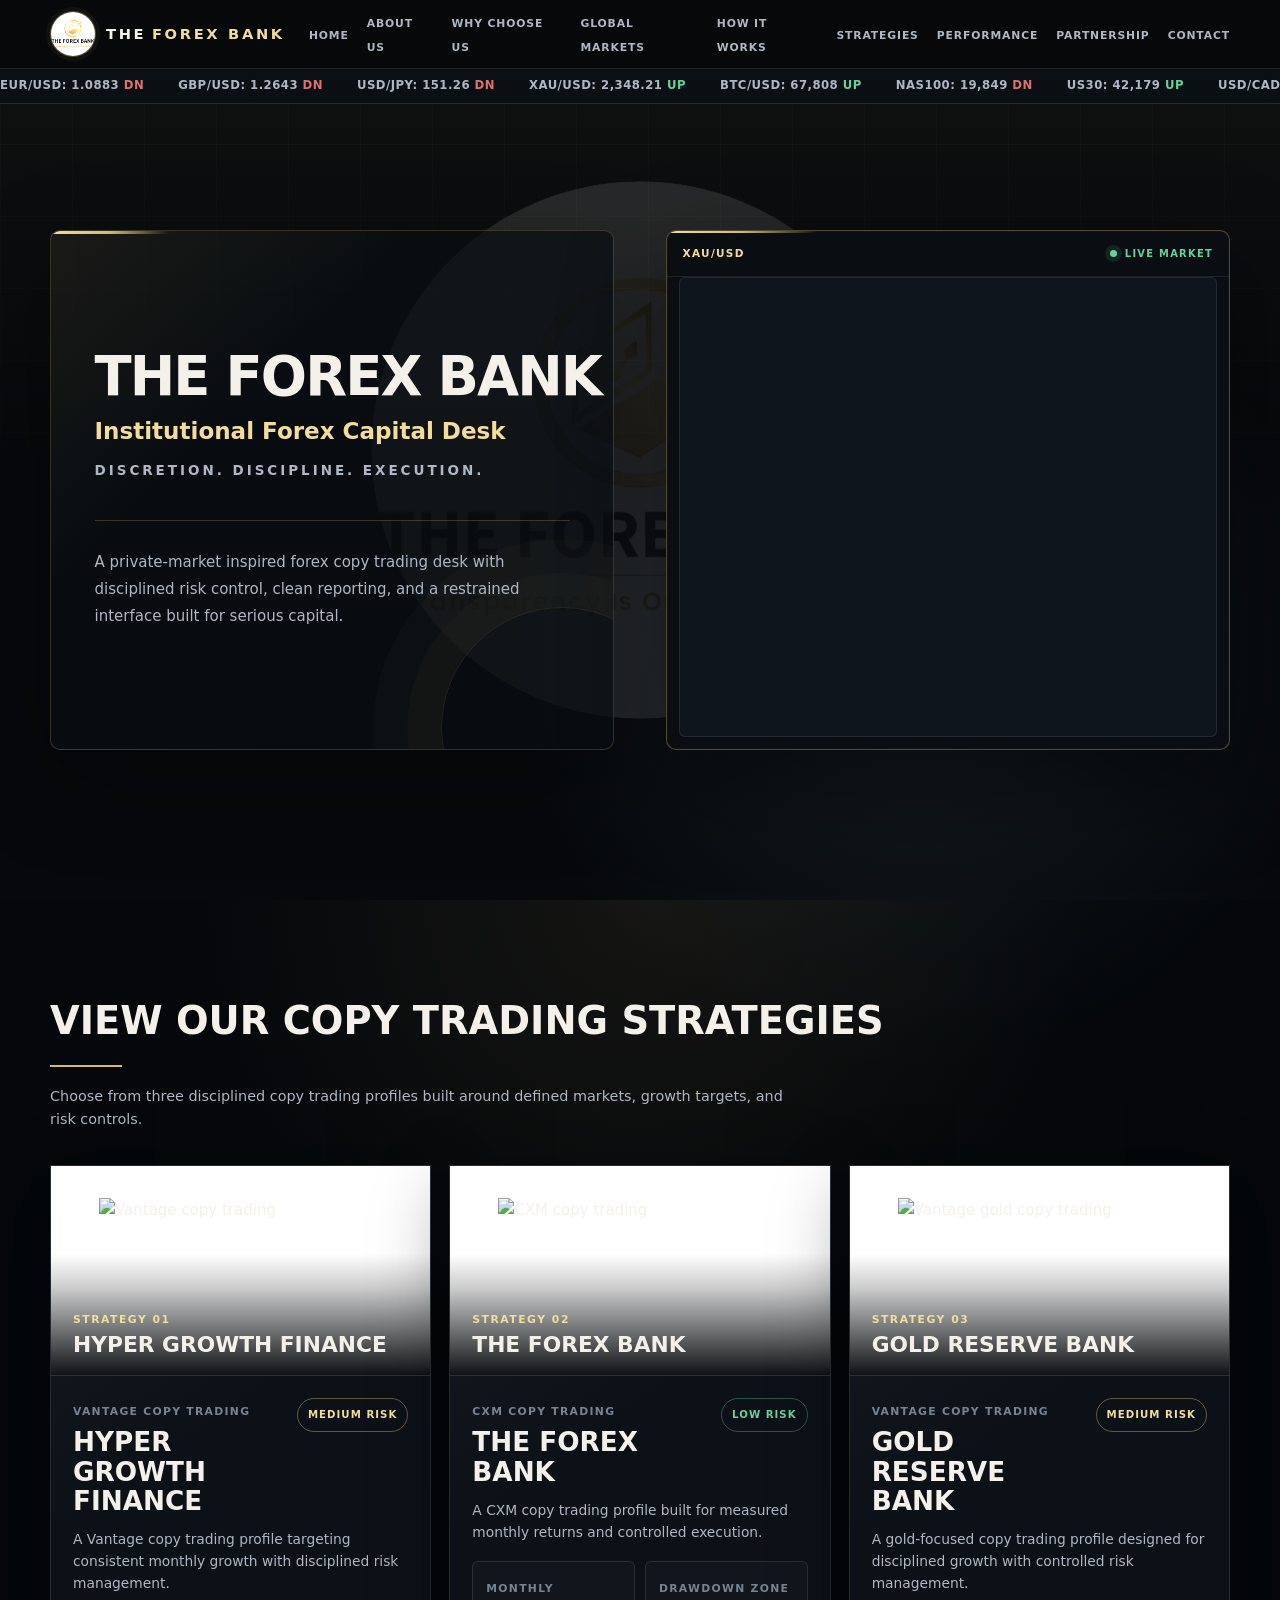
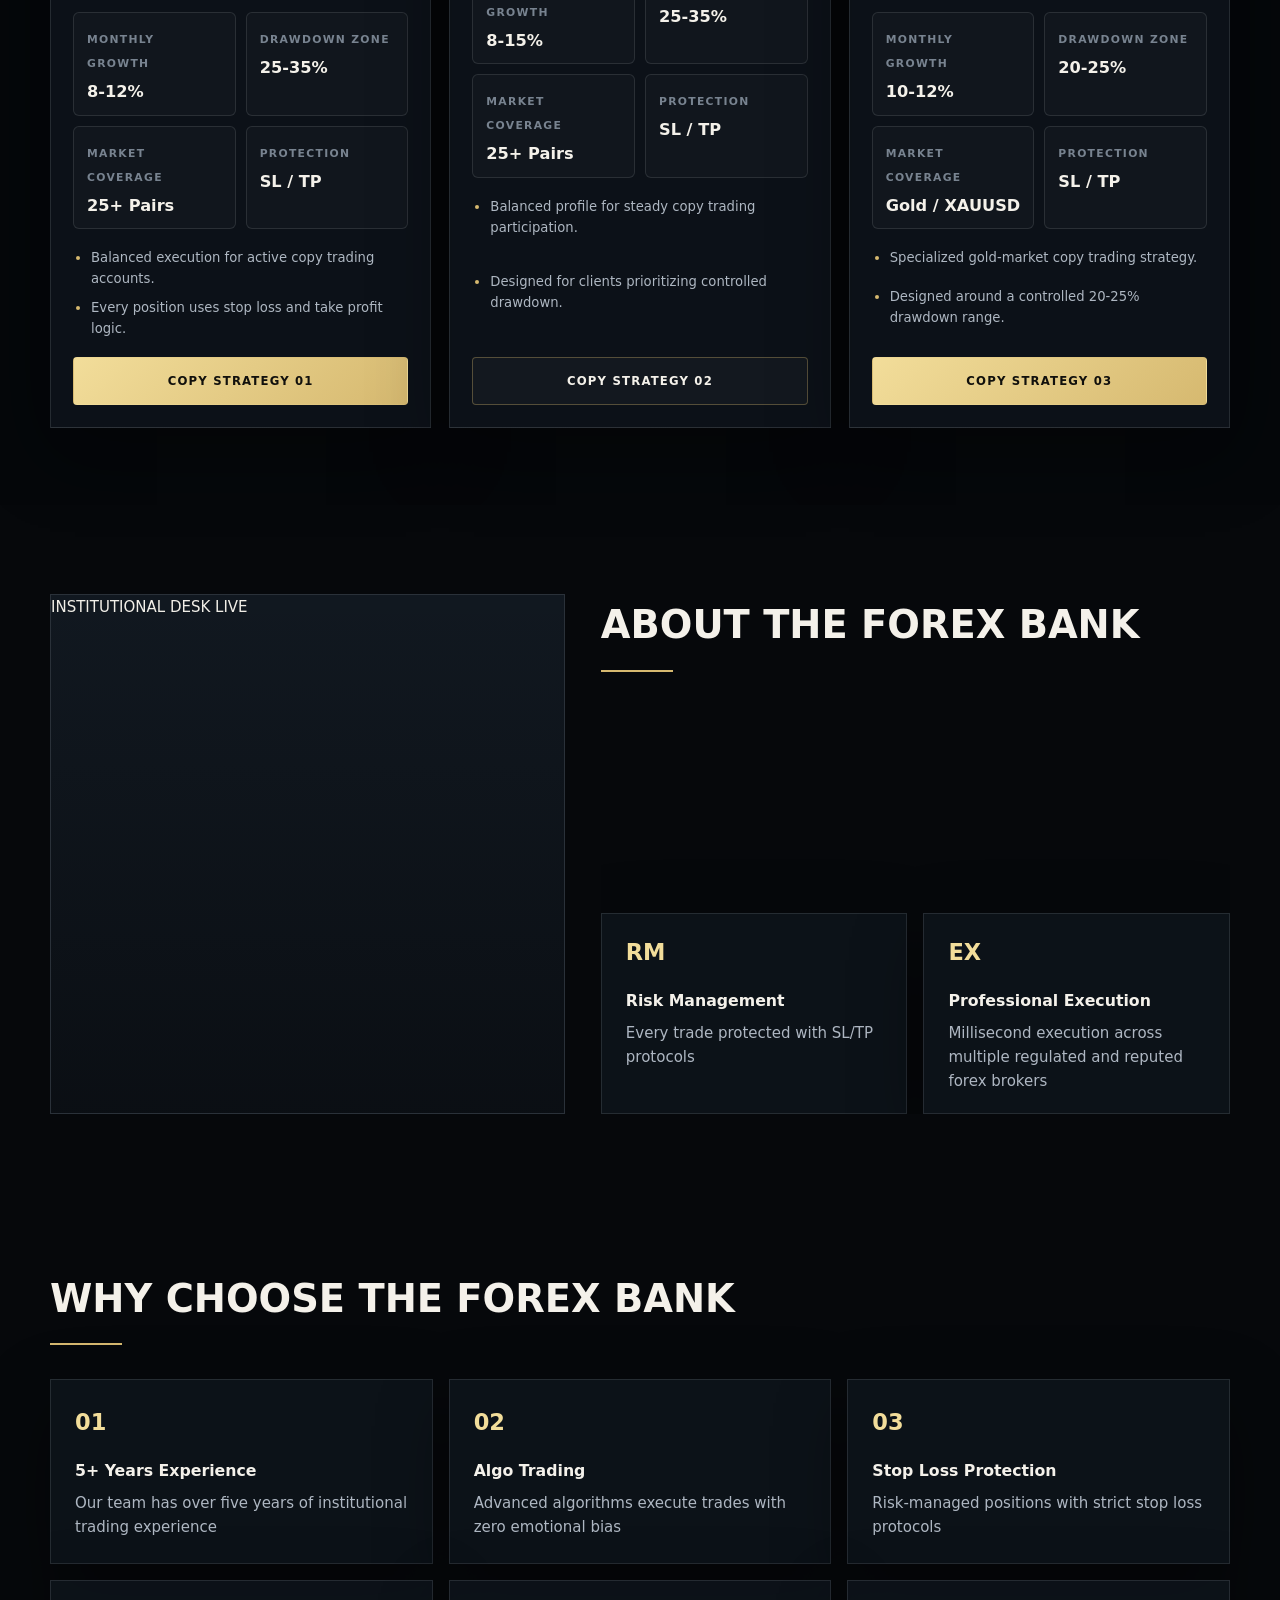
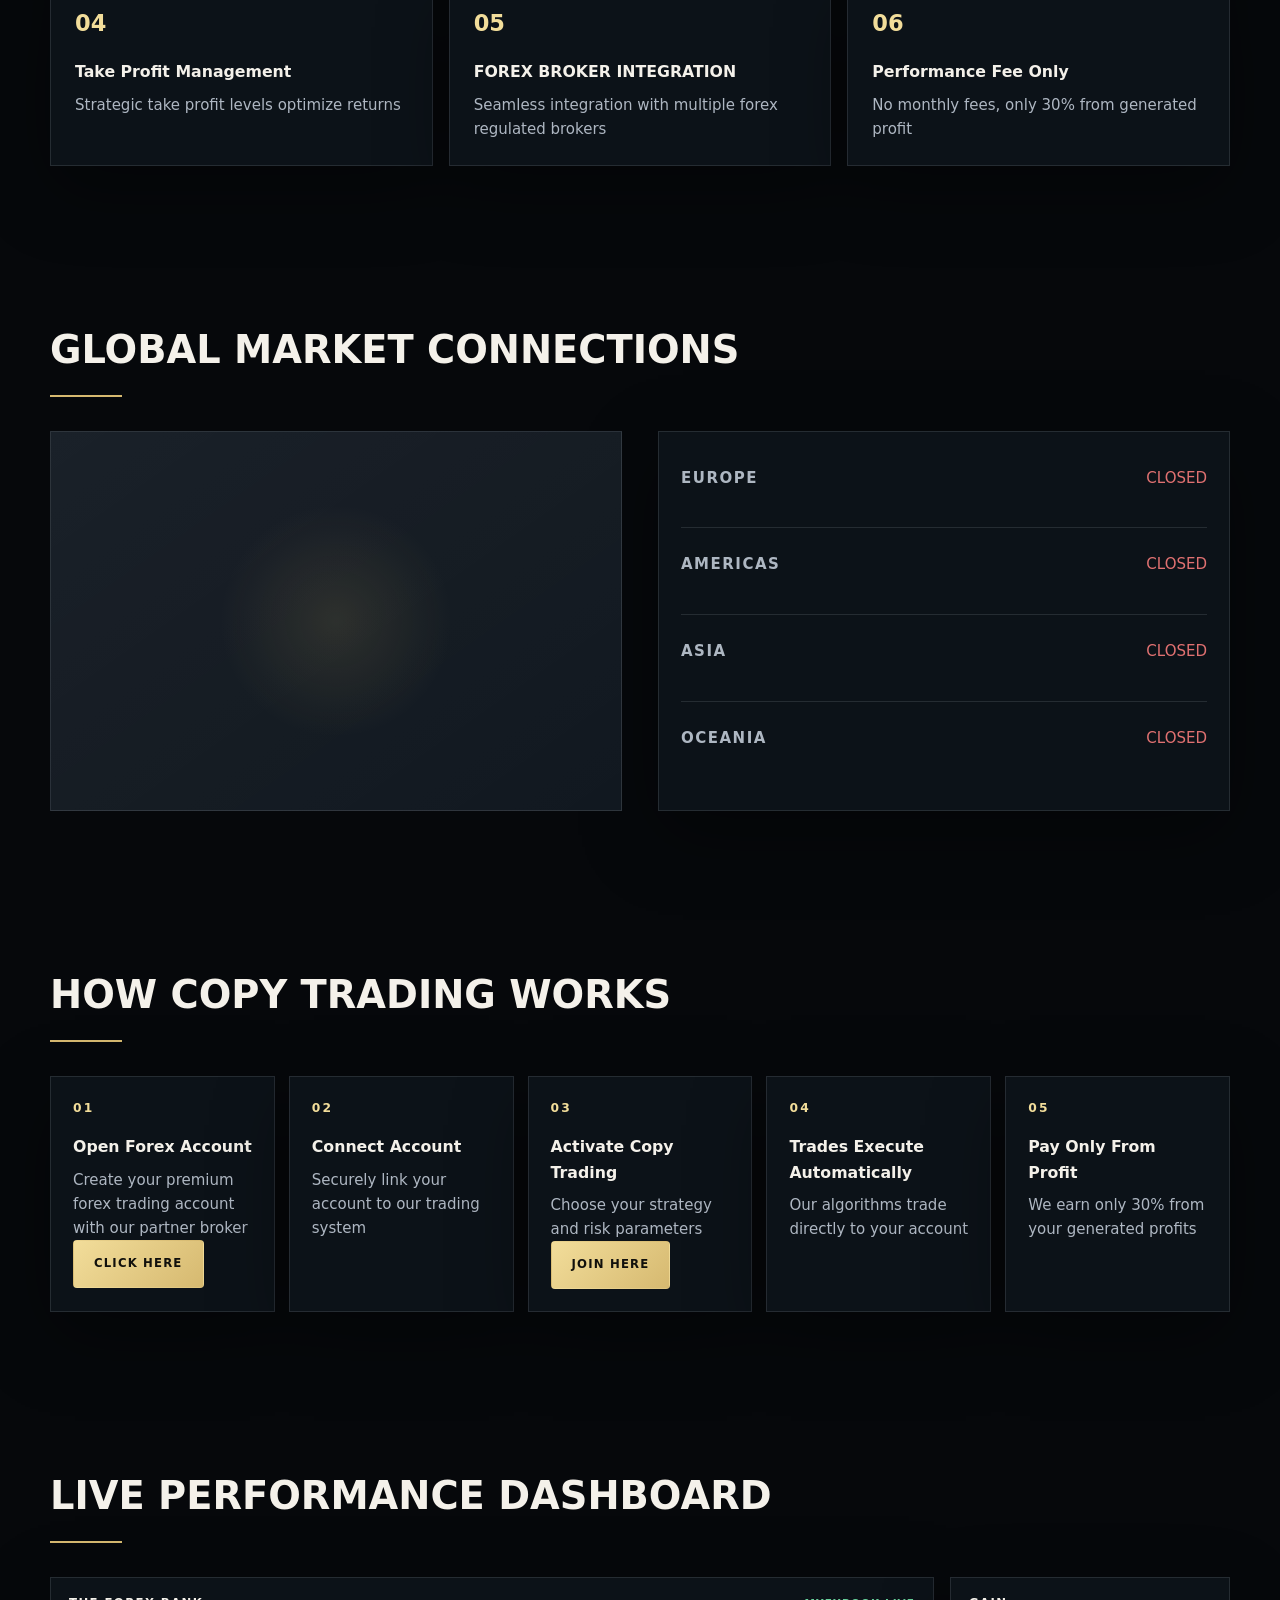
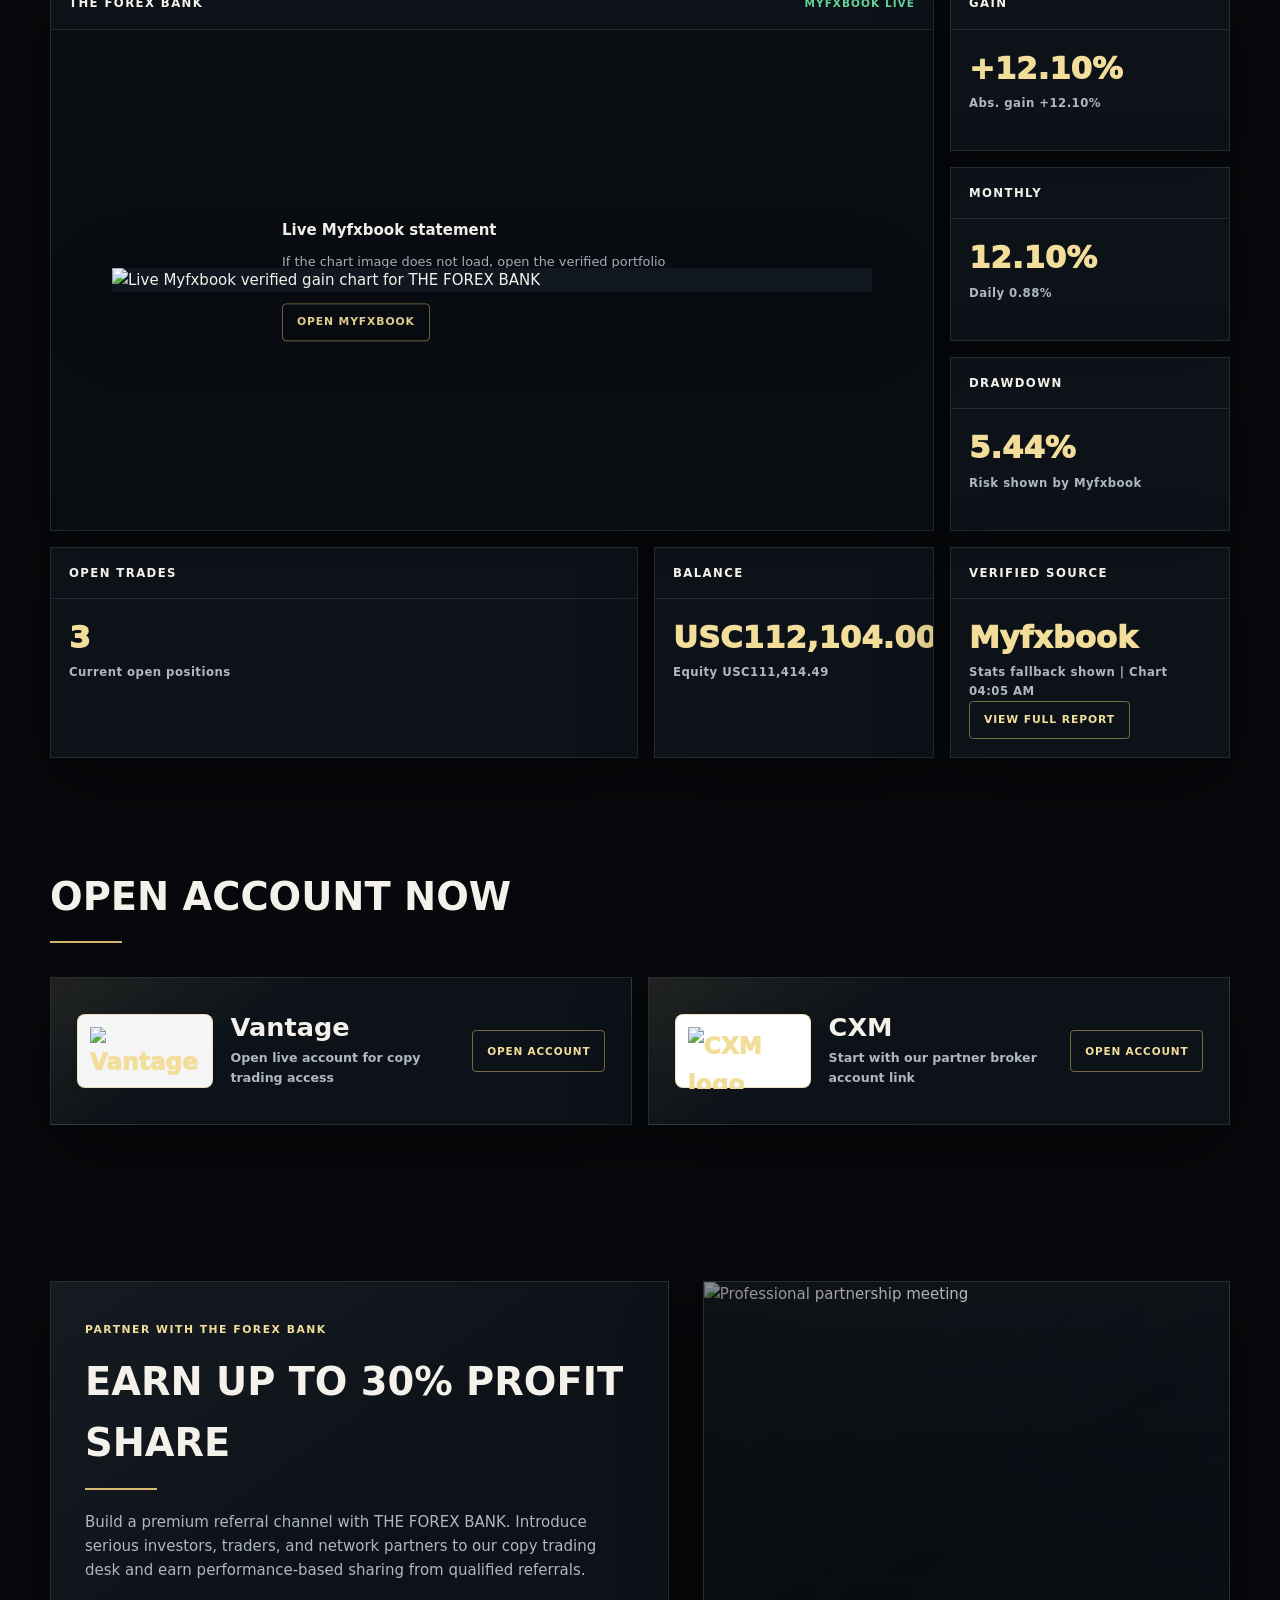
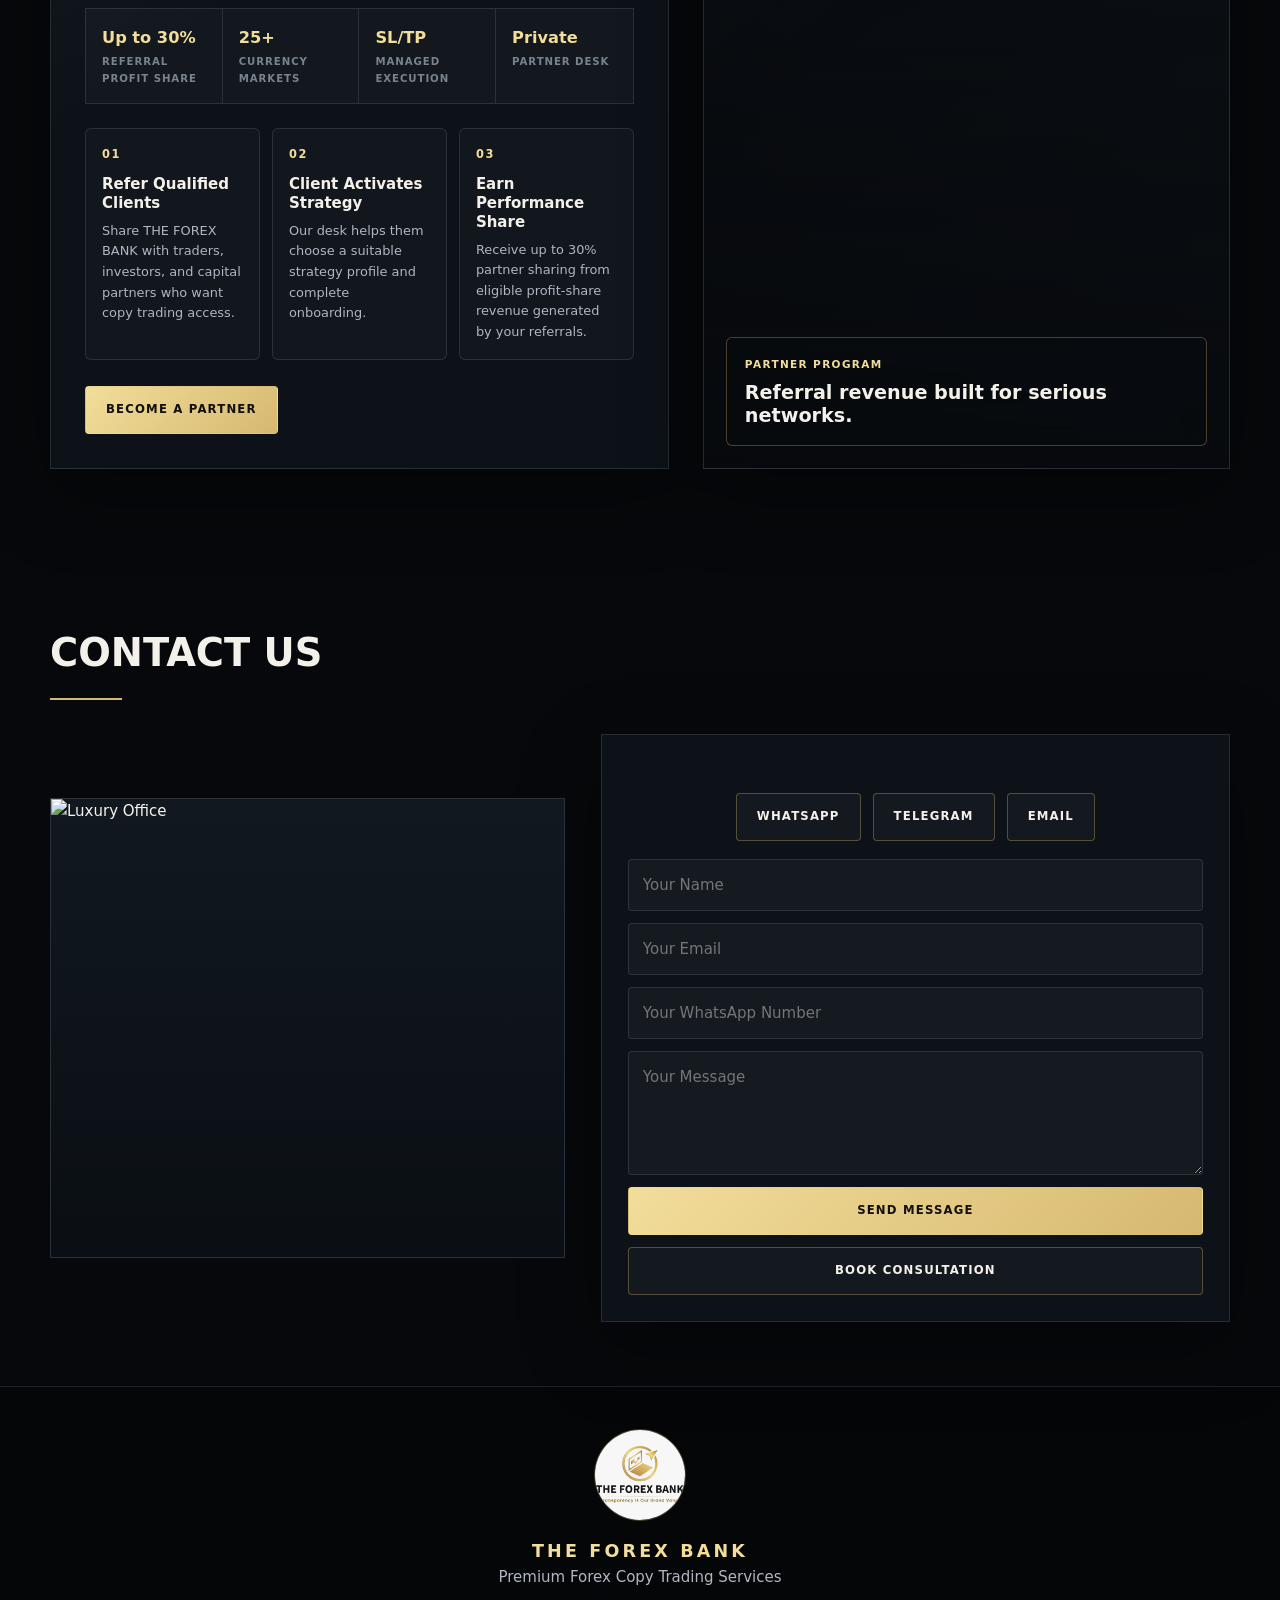
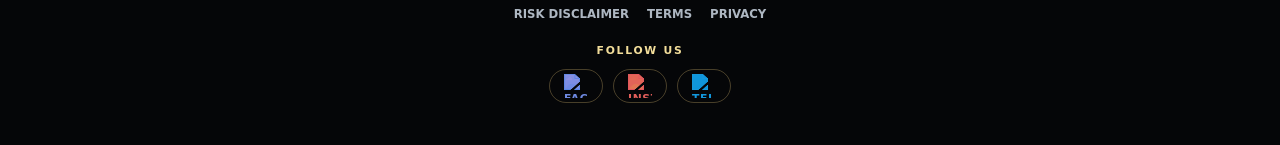
==== commit 228ee6eb: "Update index.html" ====
--- a/index.html
+++ b/index.html
@@ -611,7 +611,7 @@
             <div class="strategy-cards">
                 <article class="strategy-card featured-strategy">
                     <div class="strategy-media">
-                        <img class="broker-strategy-image" src="vantage-logo.webp" alt="Vantage copy trading" loading="lazy" decoding="async">
+                        <img class="broker-strategy-image" src="vantage-logo-4k.png?v=20260718" alt="Vantage copy trading" width="3840" height="2160" loading="lazy" decoding="async">
                         <div class="strategy-media-overlay"><span>Strategy 01</span><strong>HYPER GROWTH FINANCE</strong></div>
                     </div>
                     <div class="strategy-card-body">
@@ -633,7 +633,7 @@
 
                 <article class="strategy-card">
                     <div class="strategy-media">
-                        <img class="broker-strategy-image" src="cxm-logo.png" alt="CXM copy trading" loading="lazy" decoding="async">
+                        <img class="broker-strategy-image" src="cxm-logo-4k.png?v=20260718" alt="CXM copy trading" width="3840" height="2160" loading="lazy" decoding="async">
                         <div class="strategy-media-overlay"><span>Strategy 02</span><strong>THE FOREX BANK</strong></div>
                     </div>
                     <div class="strategy-card-body">
@@ -655,7 +655,7 @@
 
                 <article class="strategy-card featured-strategy">
                     <div class="strategy-media">
-                        <img class="broker-strategy-image" src="vantage-logo.webp" alt="Vantage gold copy trading" loading="lazy" decoding="async">
+                        <img class="broker-strategy-image" src="vantage-logo-4k.png?v=20260718" alt="Vantage gold copy trading" width="3840" height="2160" loading="lazy" decoding="async">
                         <div class="strategy-media-overlay"><span>Strategy 03</span><strong>GOLD RESERVE BANK</strong></div>
                     </div>
                     <div class="strategy-card-body">
@@ -913,7 +913,7 @@
             <div class="broker-grid">
                 <a class="broker-card" href="https://www.vantagemarkets.com/open-live-account/?sub1=spid_MTMxOTA0NQ%3D%3D&amp;c=Zjr65MltkdsIqSEgwnjvLQ%3D%3D&amp;affid=27868159&amp;platform=copytrading&amp;autoCertification=false" target="_blank" rel="noopener">
                     <span class="broker-logo broker-logo-wide vantage-logo">
-                        <img src="vantage-logo.webp" alt="Vantage logo" loading="lazy" decoding="async">
+                        <img src="vantage-logo-4k.png?v=20260718" alt="Vantage logo" width="3840" height="2160" loading="lazy" decoding="async">
                     </span>
                     <span class="broker-copy">
                         <strong>Vantage</strong>
@@ -923,7 +923,7 @@
                 </a>
                 <a class="broker-card" href="https://secure.cxm.com/links/go/390467" target="_blank" rel="noopener">
                     <span class="broker-logo broker-logo-wide cxm-logo">
-                        <img src="cxm-logo.png" alt="CXM logo" loading="lazy" decoding="async">
+                        <img src="cxm-logo-4k.png?v=20260718" alt="CXM logo" width="3840" height="2160" loading="lazy" decoding="async">
                     </span>
                     <span class="broker-copy">
                         <strong>CXM</strong>
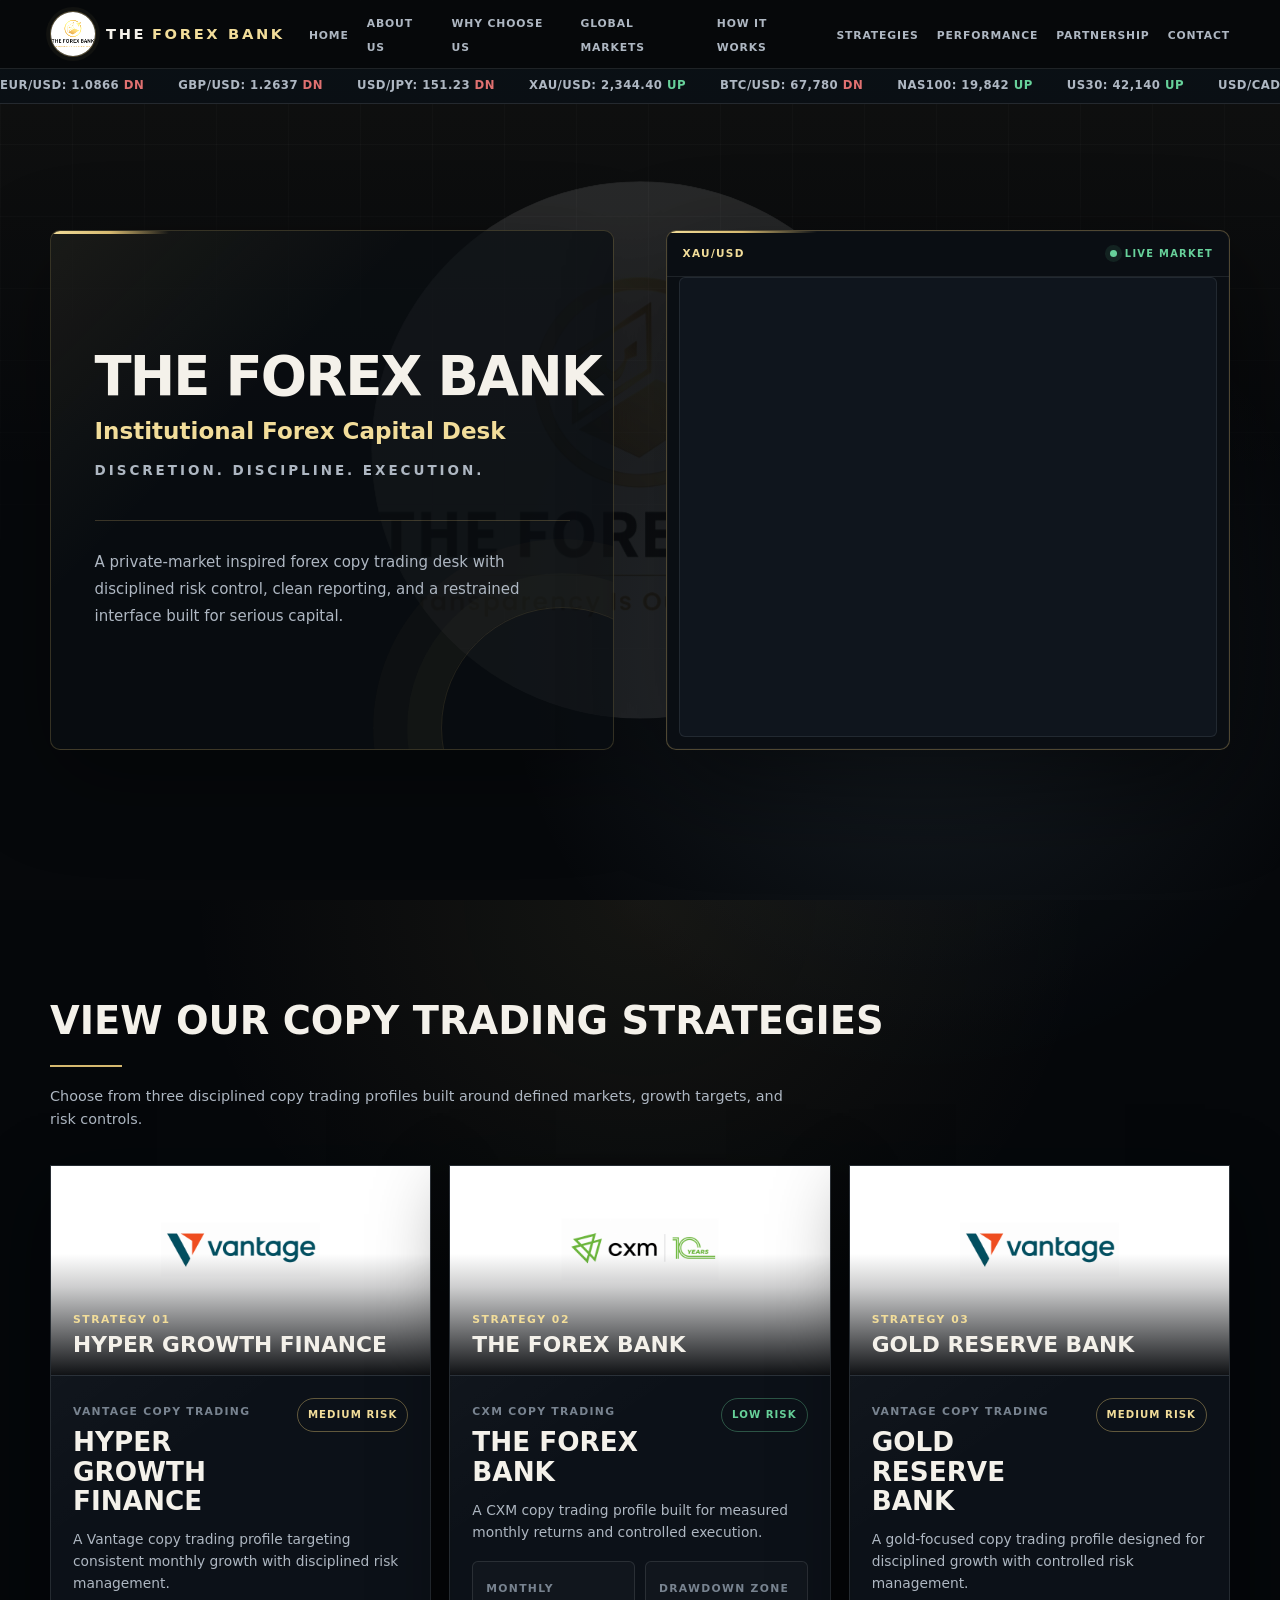
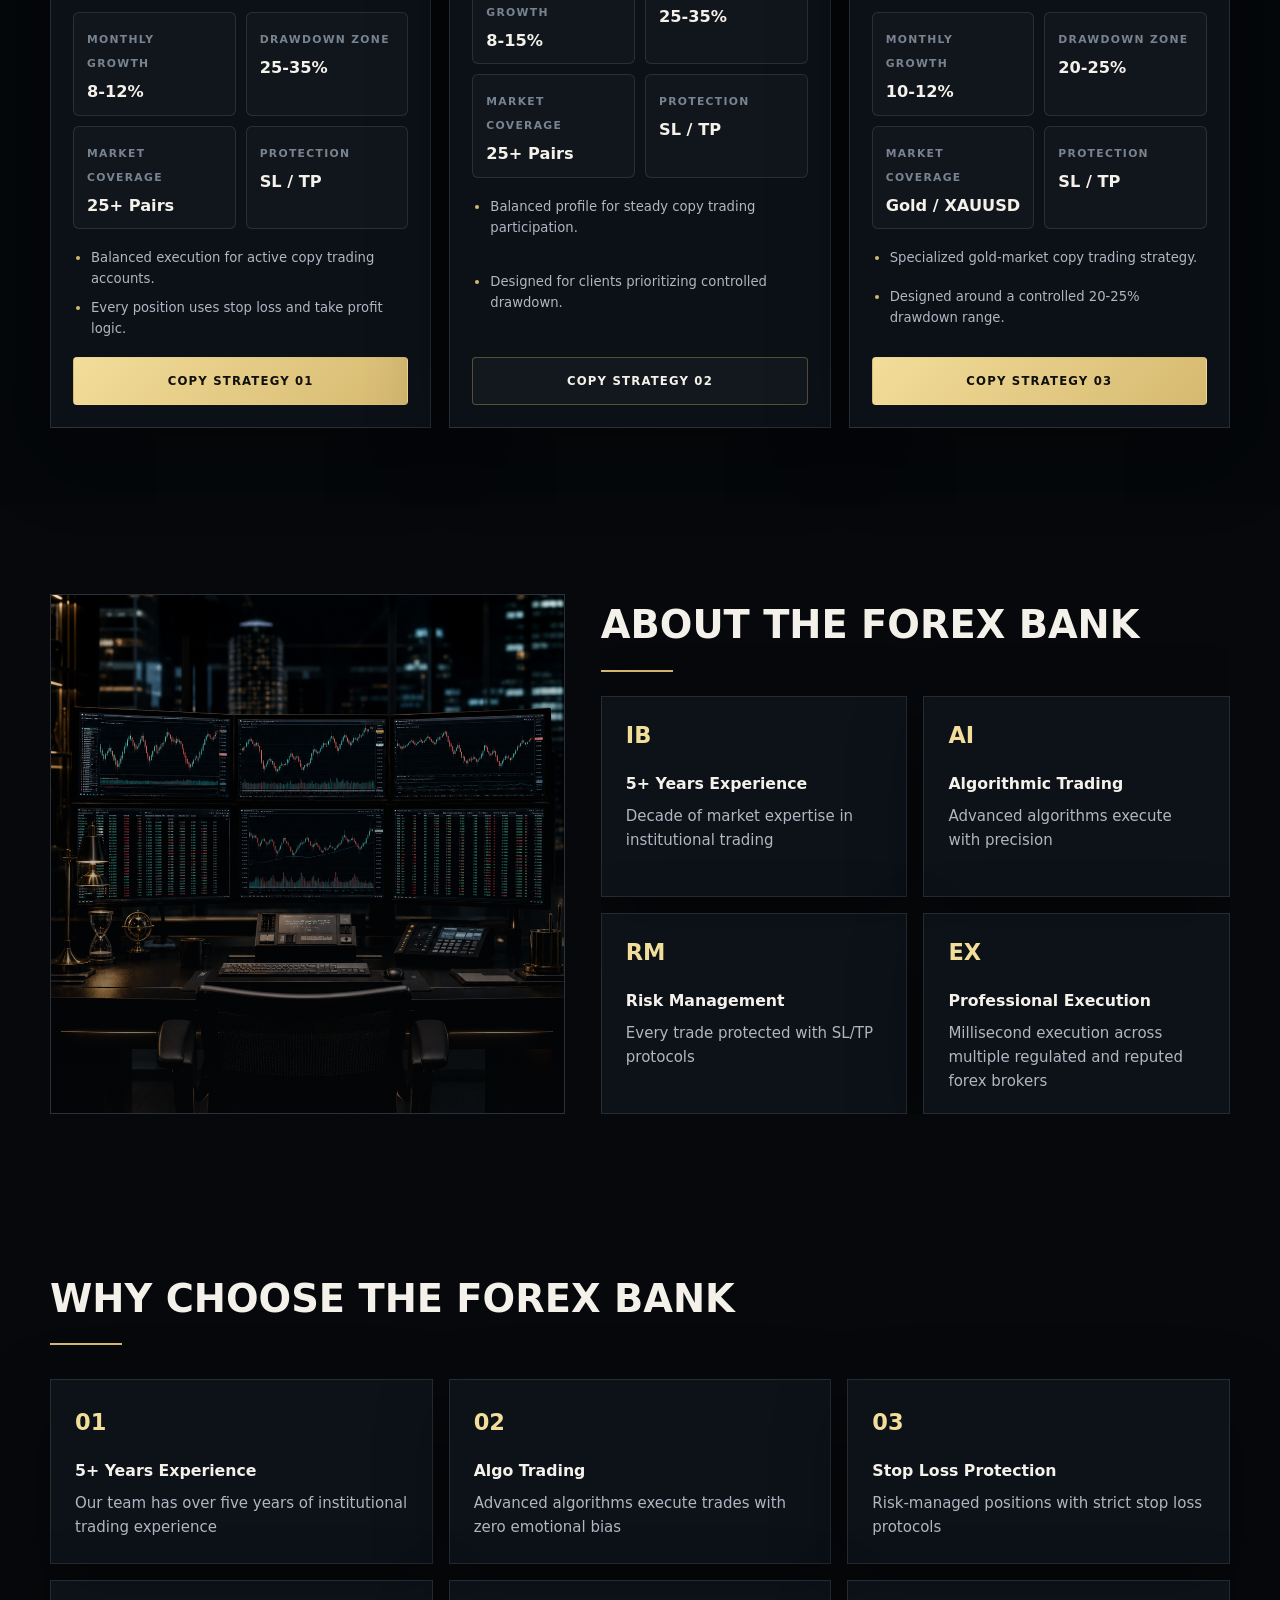
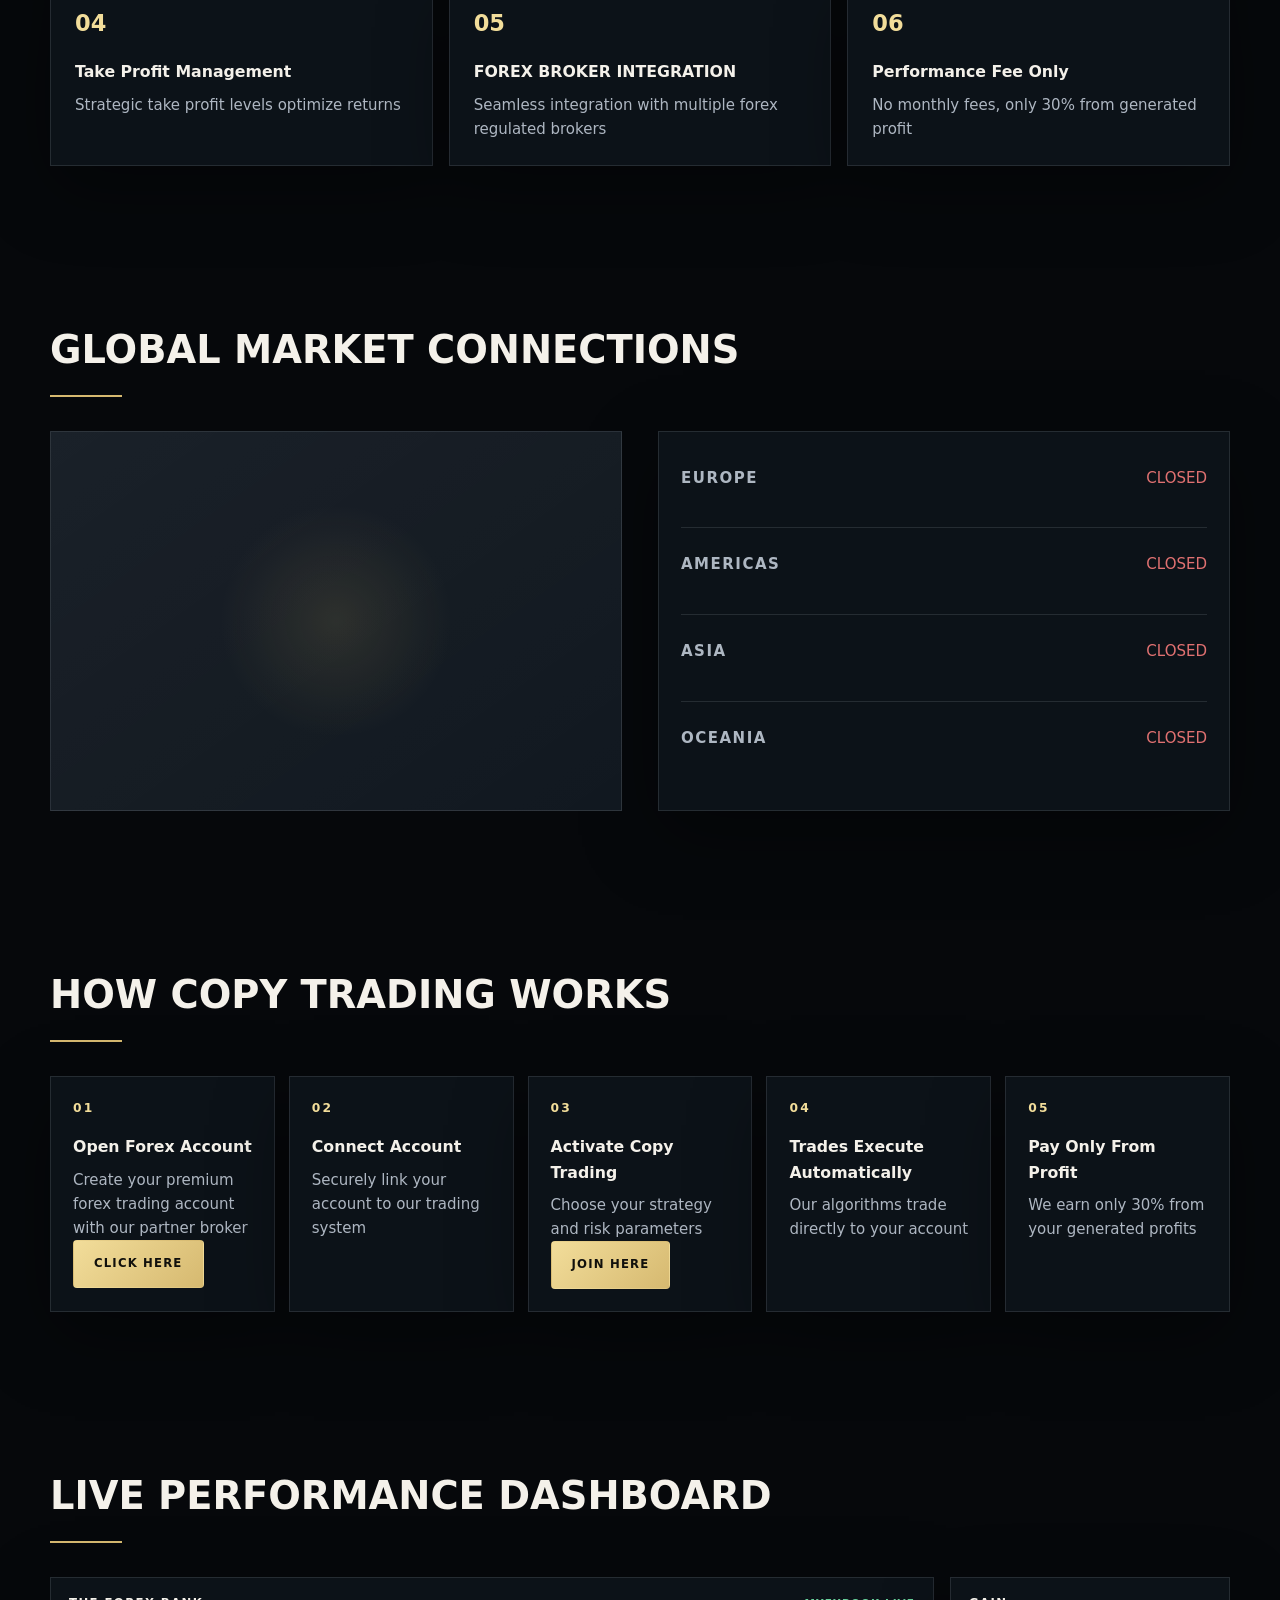
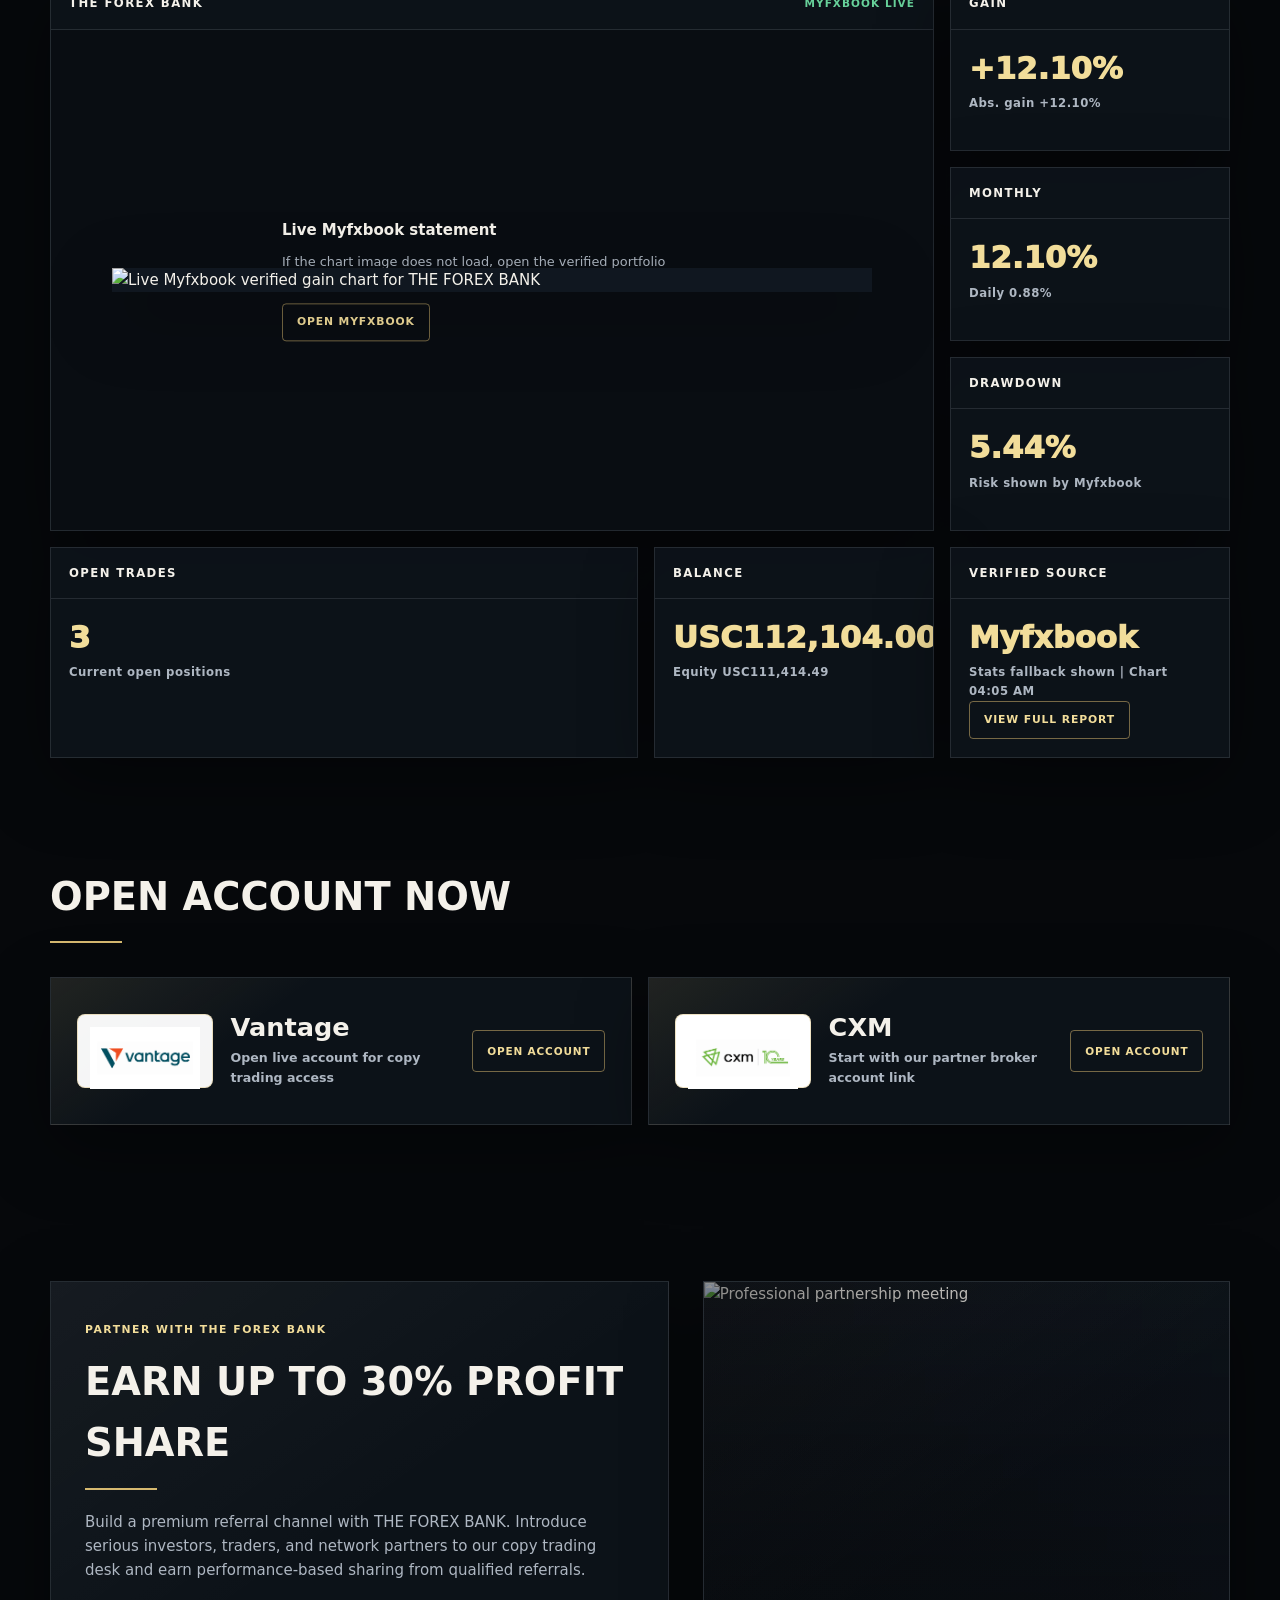
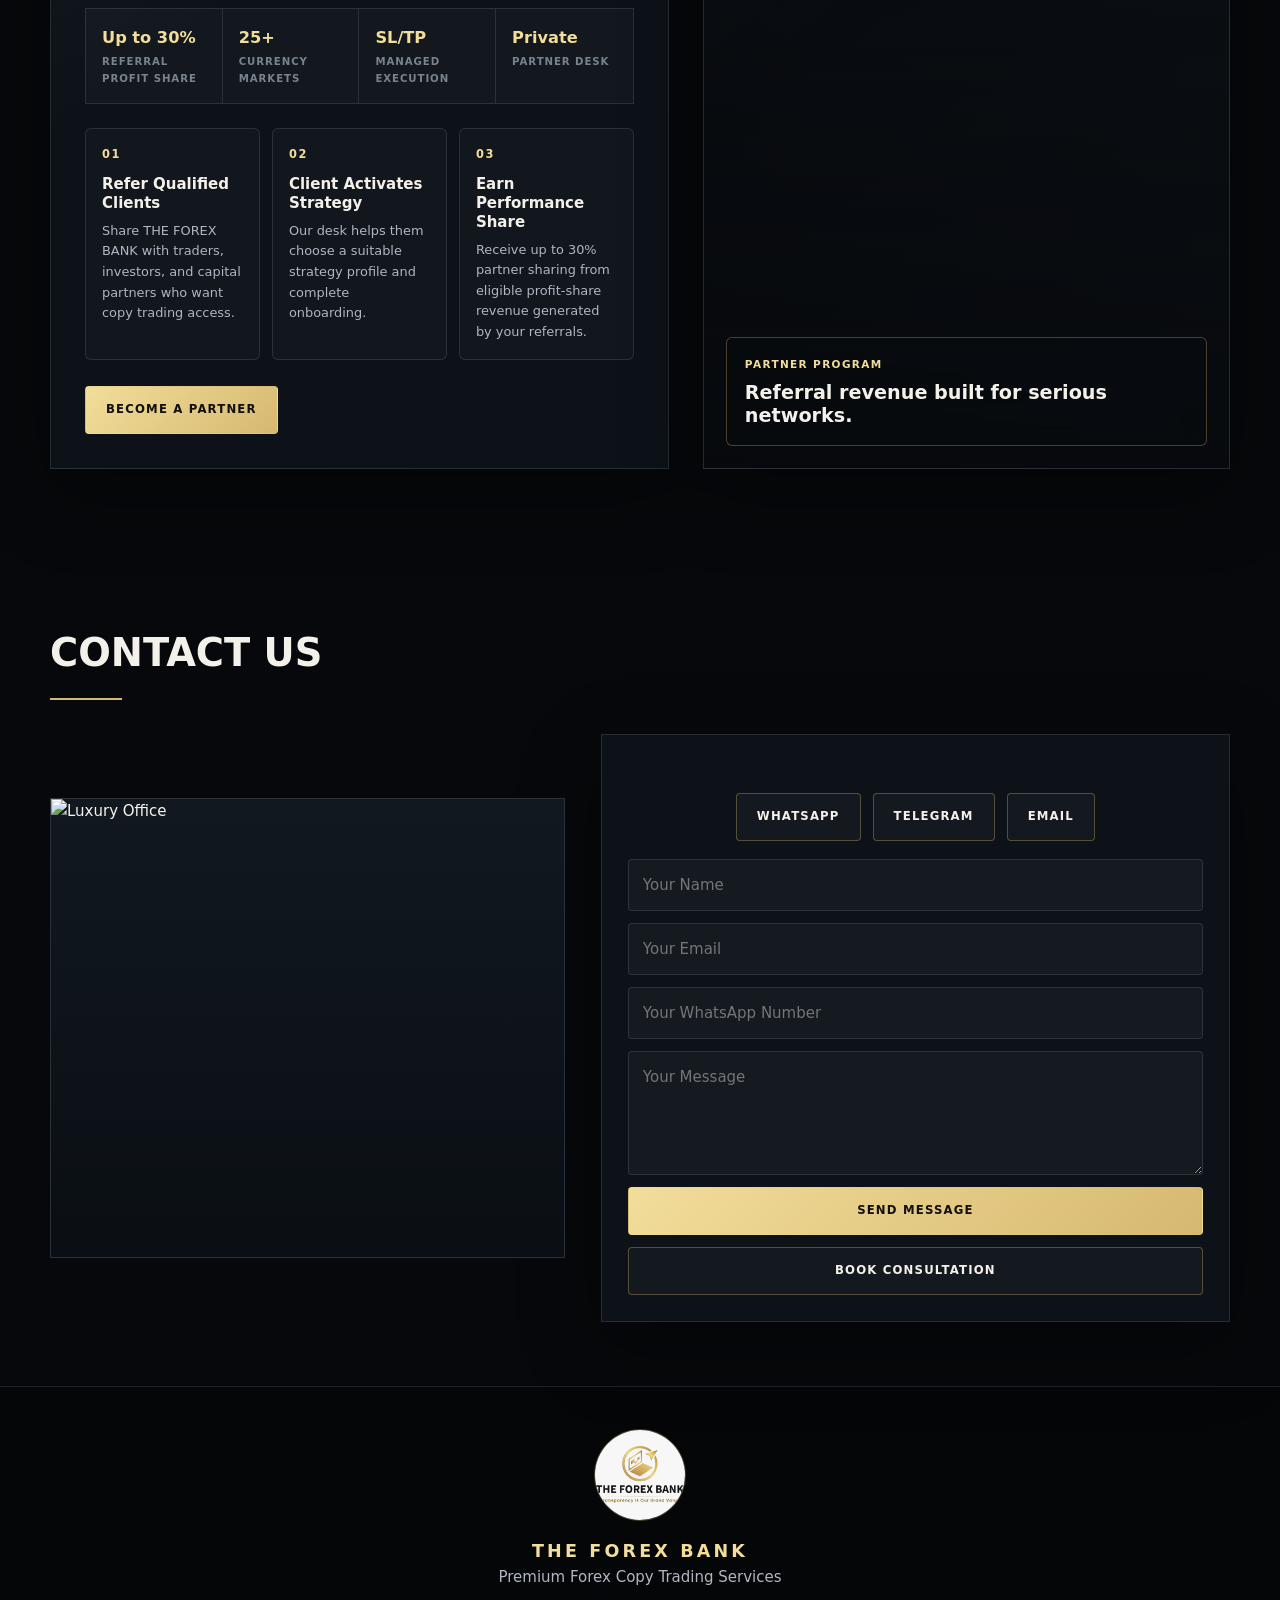
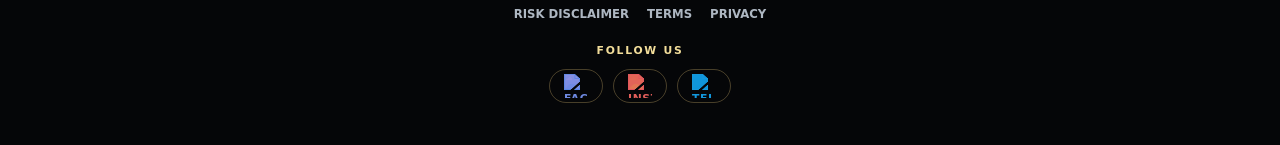
==== commit f4cbca76: "Update index.html" ====
--- a/index.html
+++ b/index.html
@@ -4,7 +4,7 @@
     <meta charset="UTF-8">
     <meta name="viewport" content="width=device-width, initial-scale=1.0">
     <title>THE FOREX BANK - Institutional Forex Capital Desk</title>
-    <link rel="stylesheet" href="styles.css?v=20">
+    <link rel="stylesheet" href="styles.css?v=21">
     <style id="about-layout-fix">
         @media (min-width: 1101px) {
             #about .section-container {
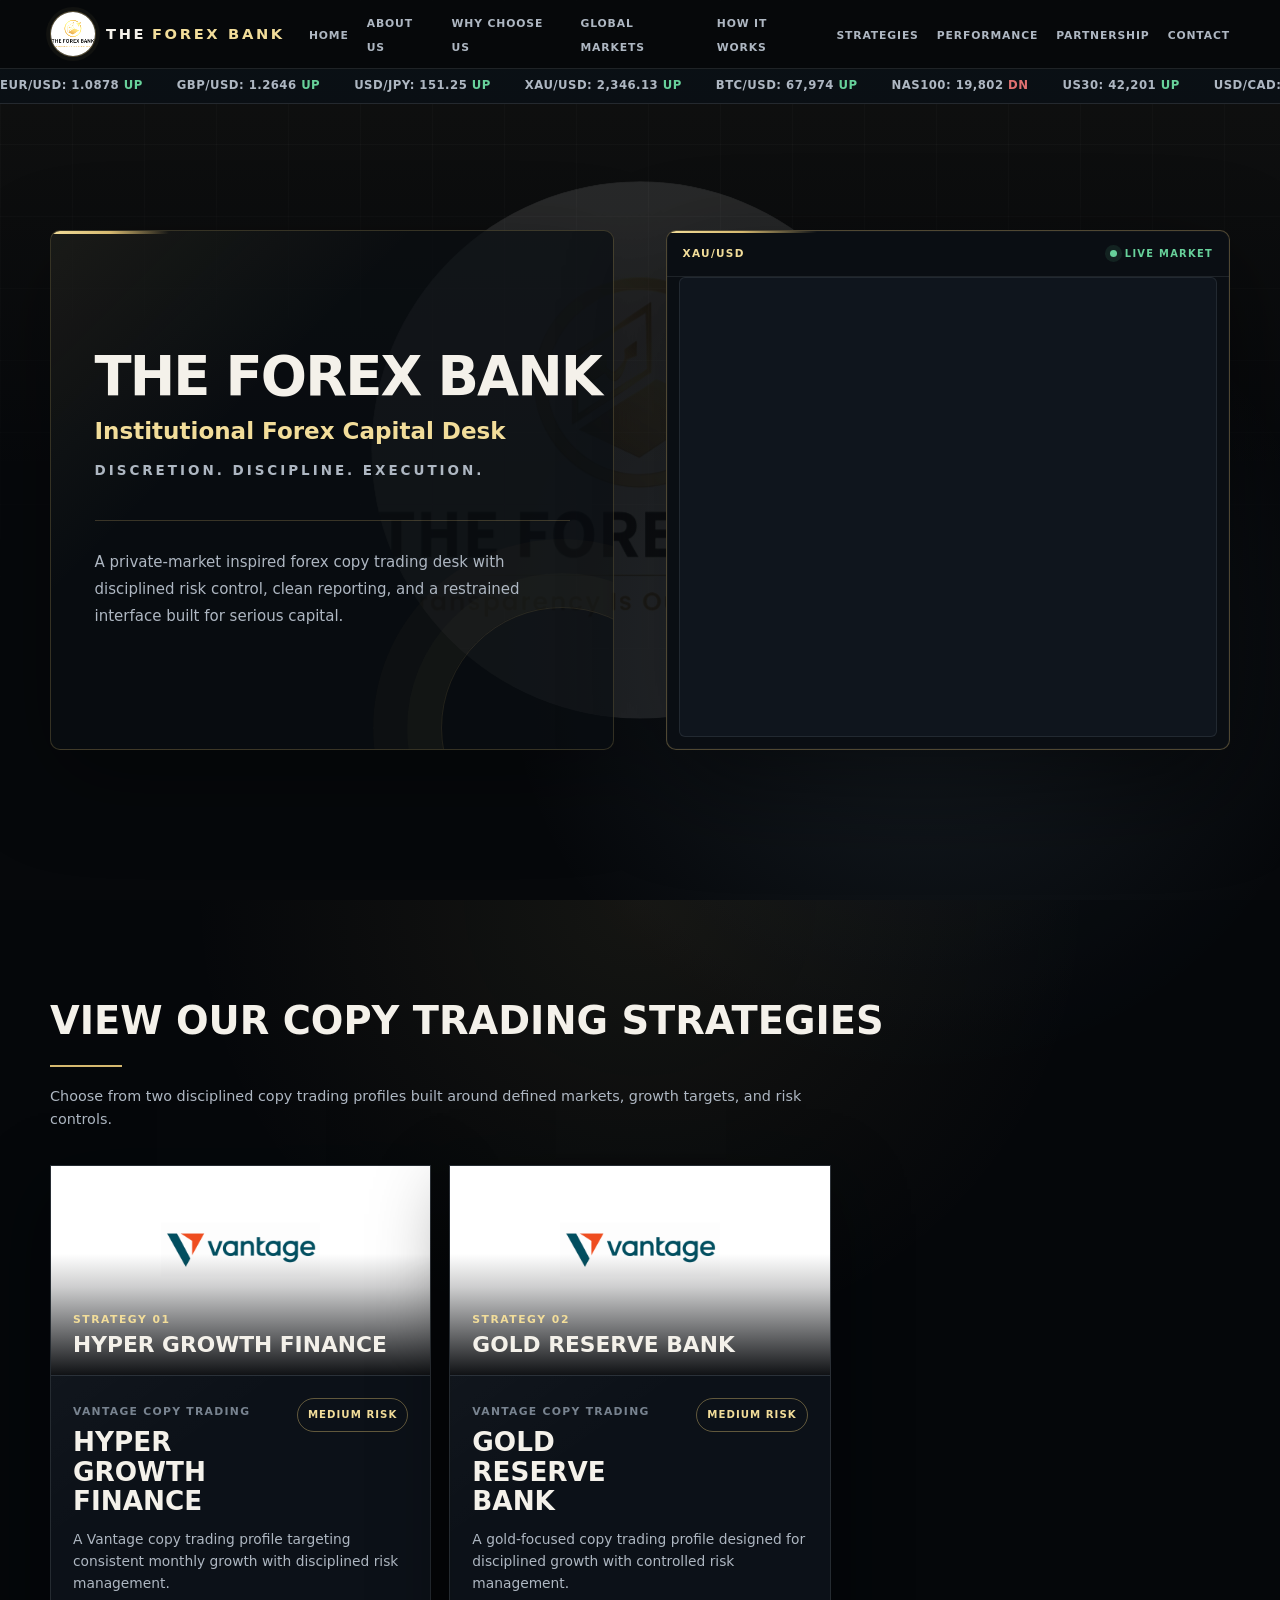
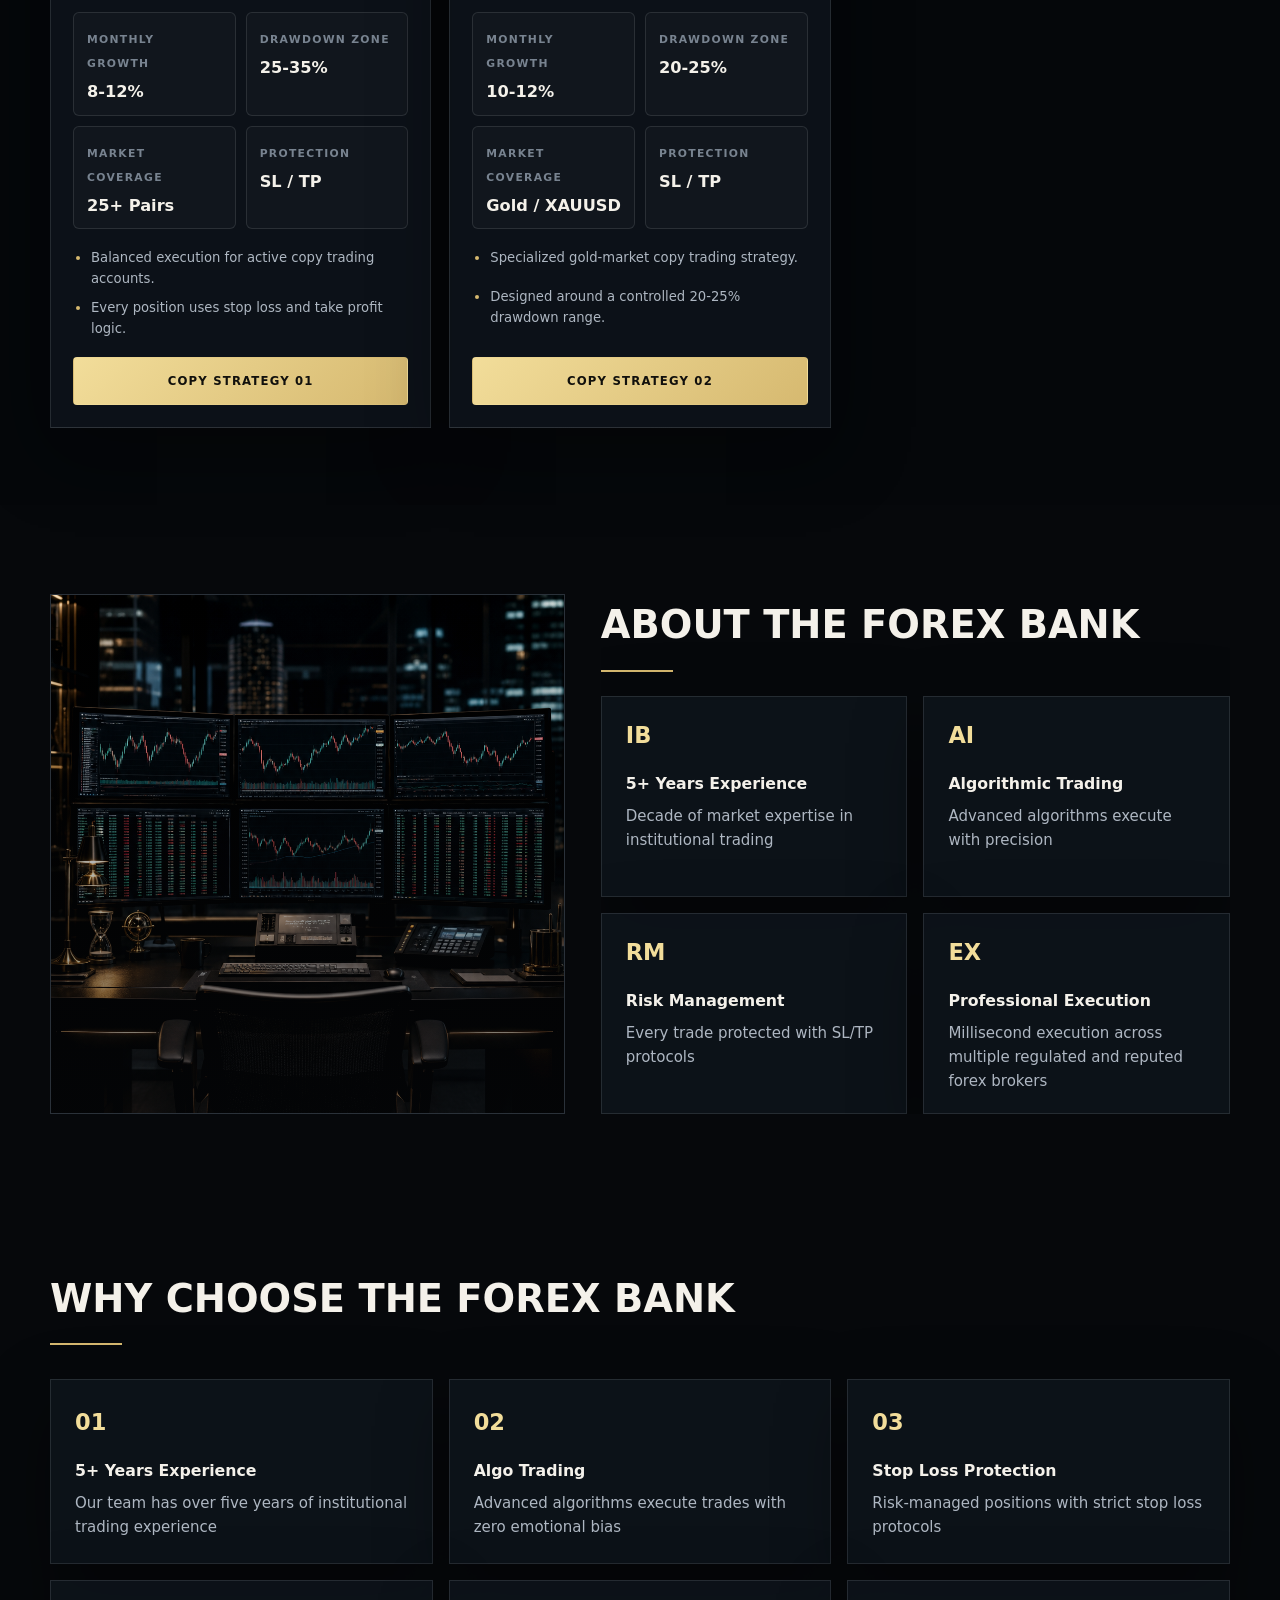
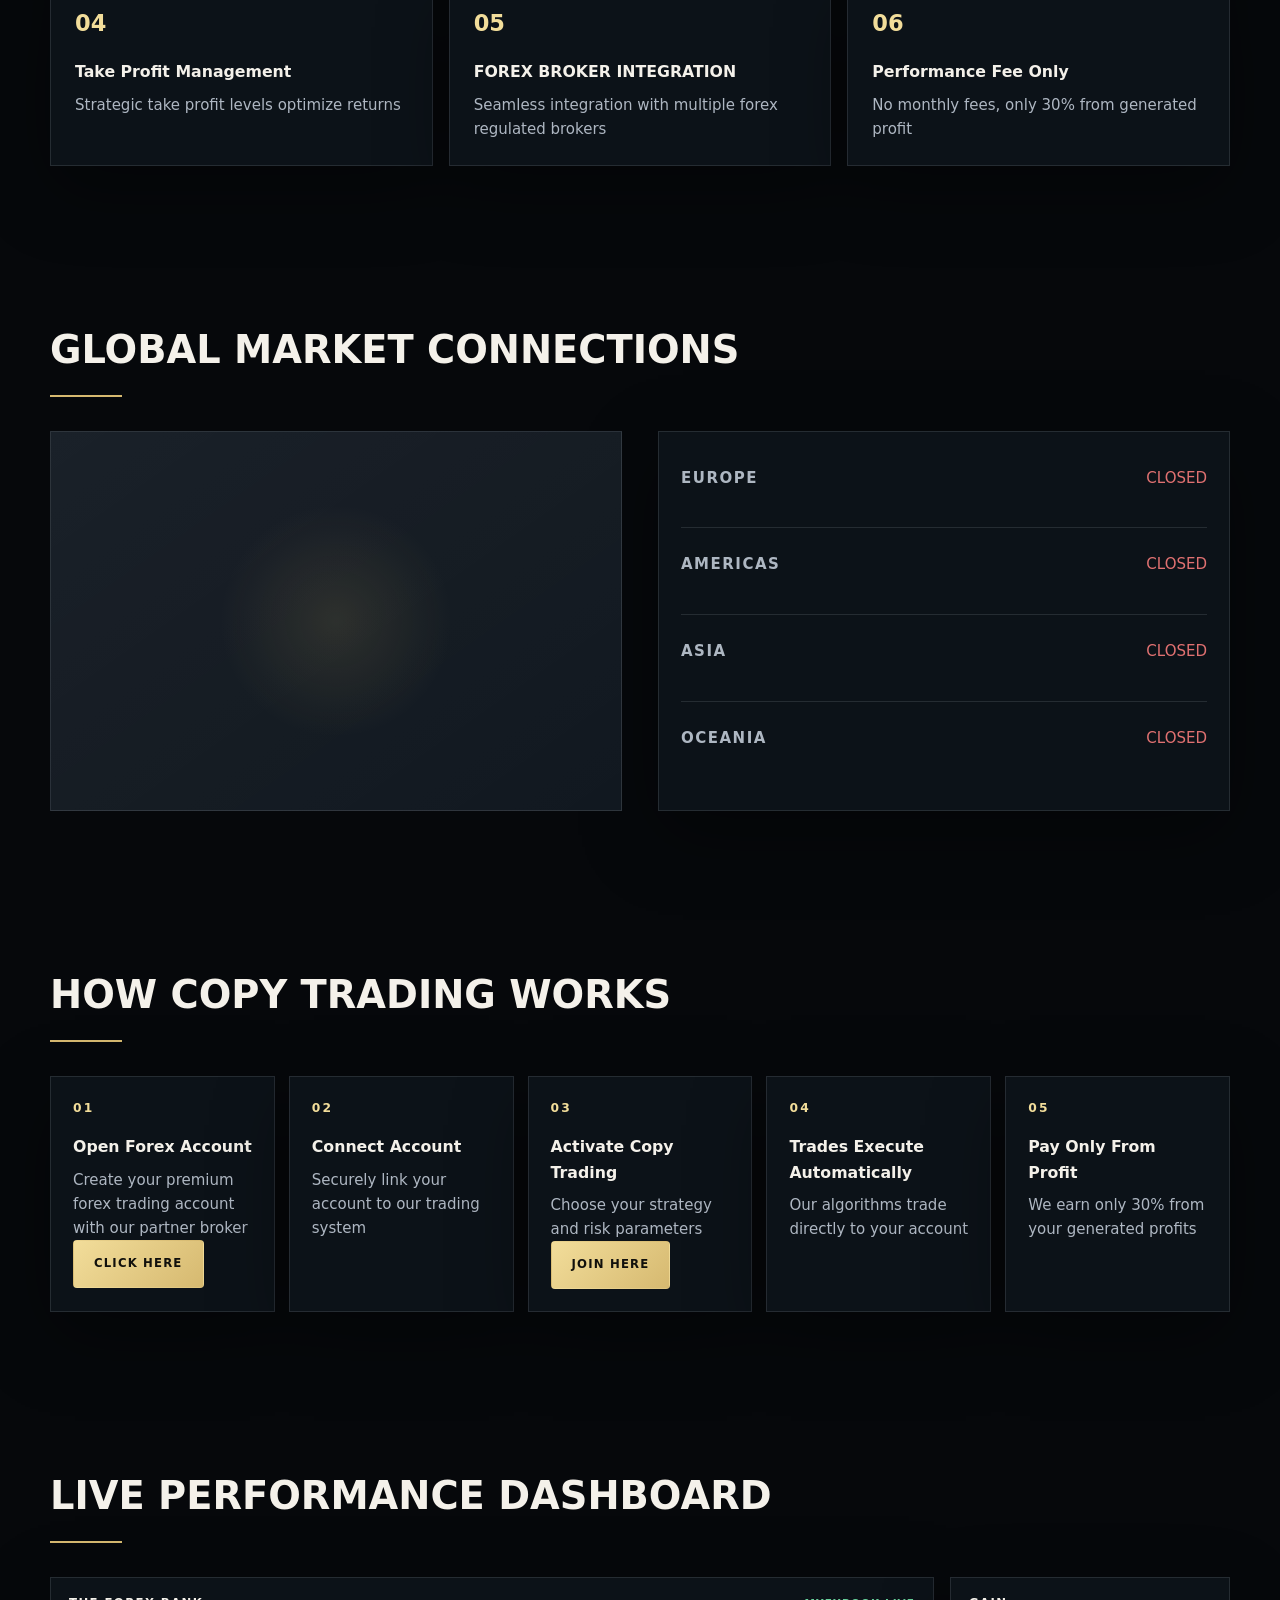
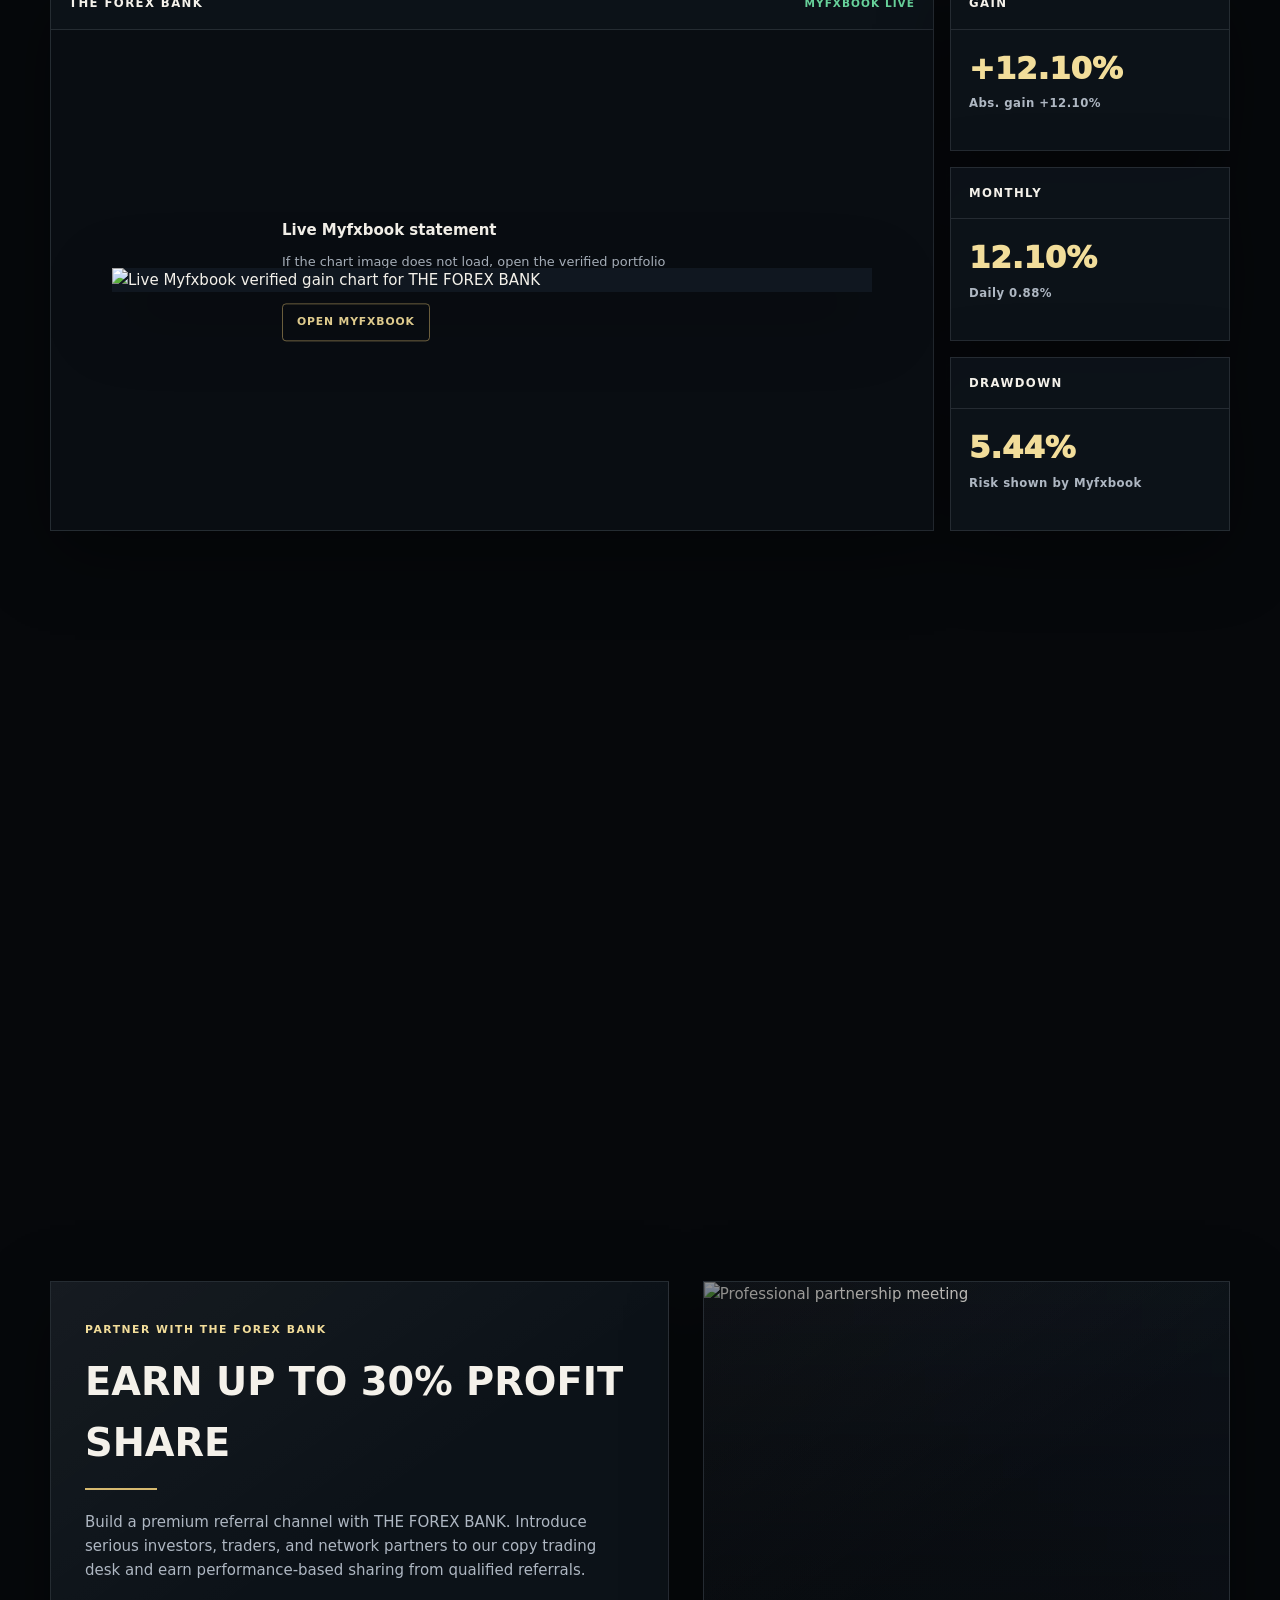
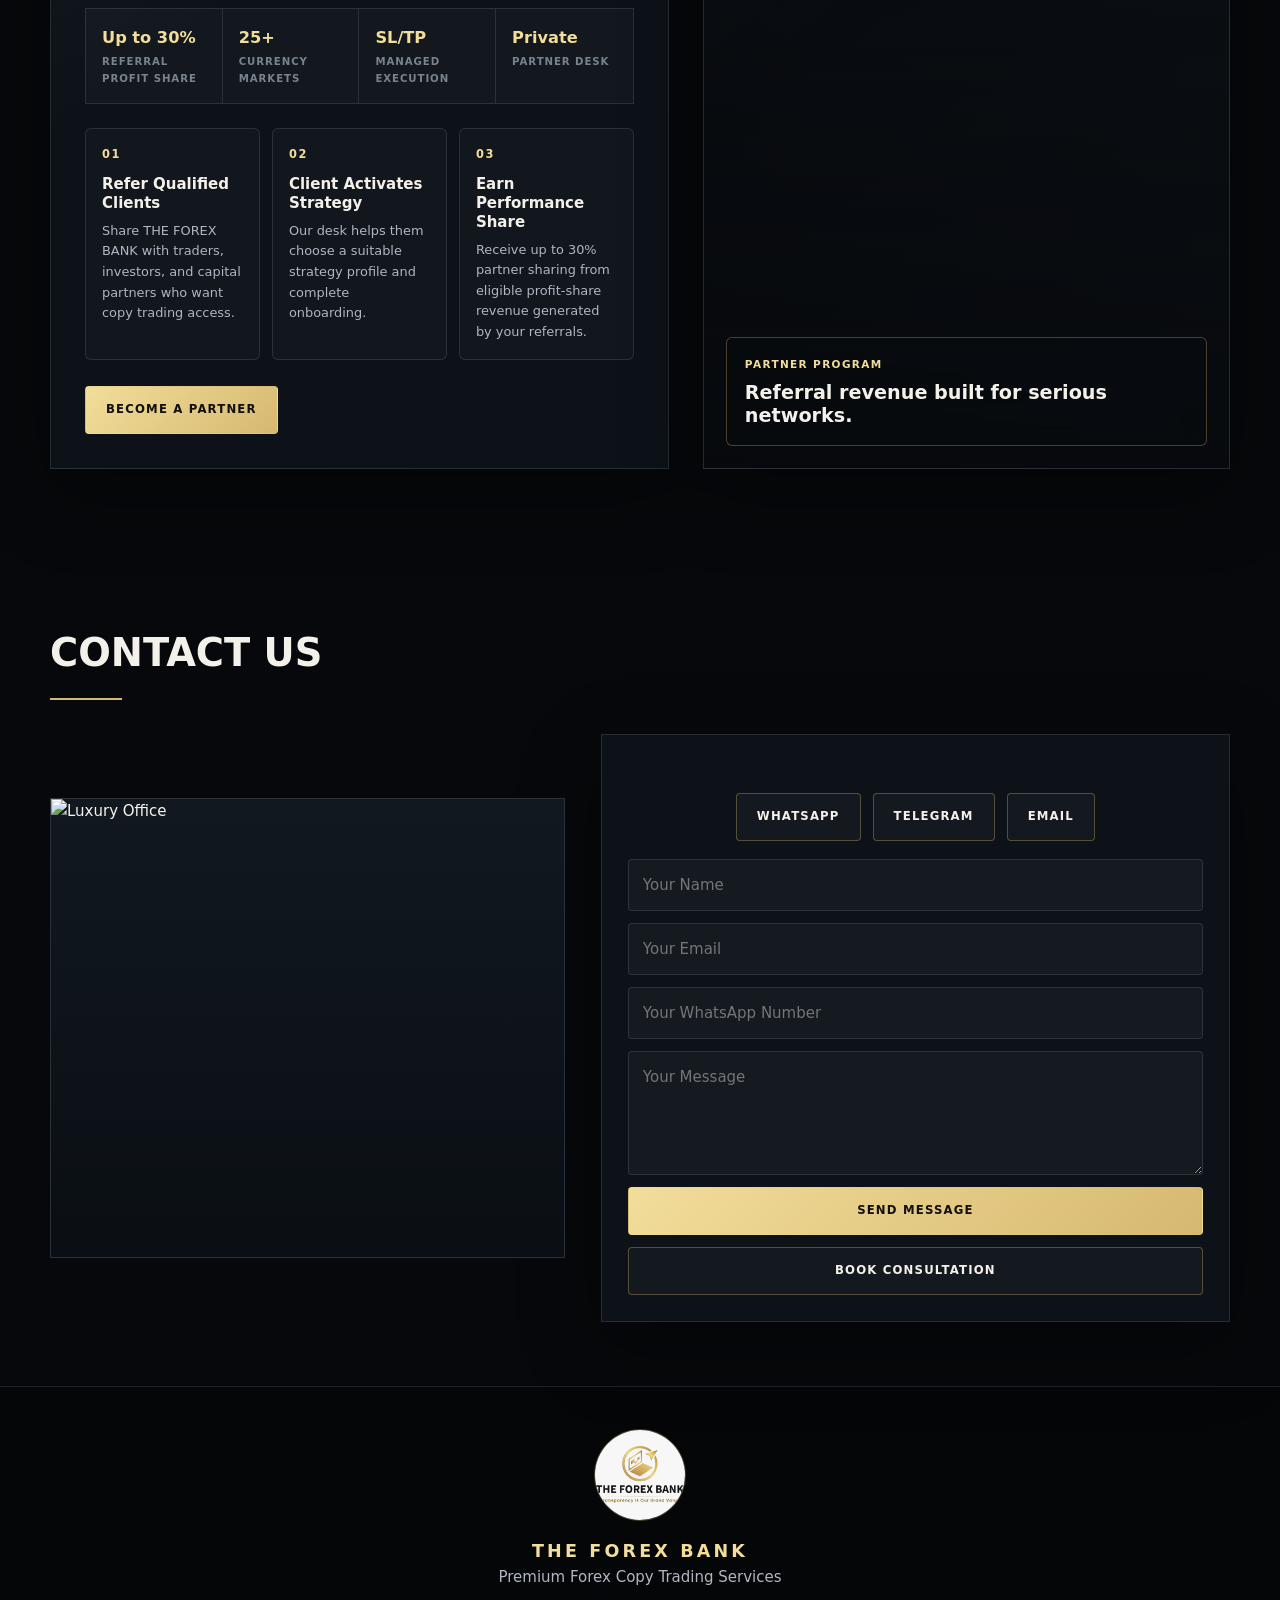
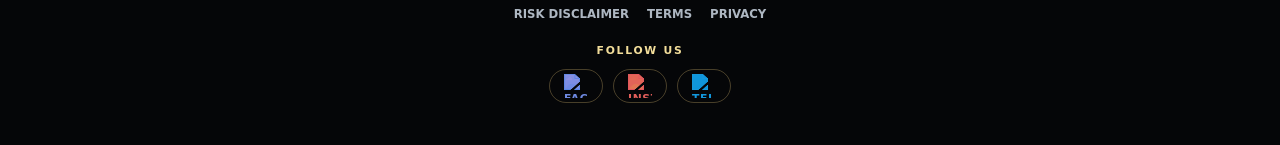
==== commit 65c01abb: "Update index.html" ====
--- a/index.html
+++ b/index.html
@@ -4,7 +4,7 @@
     <meta charset="UTF-8">
     <meta name="viewport" content="width=device-width, initial-scale=1.0">
     <title>THE FOREX BANK - Institutional Forex Capital Desk</title>
-    <link rel="stylesheet" href="styles.css?v=21">
+    <link rel="stylesheet" href="styles.css?v=22">
     <style id="about-layout-fix">
         @media (min-width: 1101px) {
             #about .section-container {
@@ -607,7 +607,7 @@
     <section id="strategies" class="strategy-section section homepage-strategies">
         <div class="section-container">
             <h2 class="section-title">VIEW OUR COPY TRADING STRATEGIES</h2>
-            <p class="strategy-section-lead">Choose from three disciplined copy trading profiles built around defined markets, growth targets, and risk controls.</p>
+            <p class="strategy-section-lead">Choose from two disciplined copy trading profiles built around defined markets, growth targets, and risk controls.</p>
             <div class="strategy-cards">
                 <article class="strategy-card featured-strategy">
                     <div class="strategy-media">
@@ -631,32 +631,10 @@
                     </div>
                 </article>
 
-                <article class="strategy-card">
-                    <div class="strategy-media">
-                        <img class="broker-strategy-image" src="cxm-logo-4k.png?v=20260718" alt="CXM copy trading" width="3840" height="2160" loading="lazy" decoding="async">
-                        <div class="strategy-media-overlay"><span>Strategy 02</span><strong>THE FOREX BANK</strong></div>
-                    </div>
-                    <div class="strategy-card-body">
-                        <div class="strategy-card-header">
-                            <div><span class="strategy-label">CXM Copy Trading</span><h2>THE FOREX BANK</h2></div>
-                            <span class="risk-badge low-risk">Low Risk</span>
-                        </div>
-                        <p class="strategy-copy">A CXM copy trading profile built for measured monthly returns and controlled execution.</p>
-                        <div class="strategy-metrics">
-                            <div class="metric-box"><span class="metric-label">Monthly Growth</span><strong>8-15%</strong></div>
-                            <div class="metric-box"><span class="metric-label">Drawdown Zone</span><strong>25-35%</strong></div>
-                            <div class="metric-box"><span class="metric-label">Market Coverage</span><strong>25+ Pairs</strong></div>
-                            <div class="metric-box"><span class="metric-label">Protection</span><strong>SL / TP</strong></div>
-                        </div>
-                        <ul class="strategy-points"><li>Balanced profile for steady copy trading participation.</li><li>Designed for clients prioritizing controlled drawdown.</li></ul>
-                        <a class="secondary-btn strategy-action" href="https://socialtradingranking.cxmth.com/widgets/ratings/21961?widgetKey=social_platform_ratings&amp;theme=light&amp;lang=en&amp;preview=P3U9NDkyYzAwJmE9MjQ5NTQmcD0yMTk2MSZ3PTE=" target="_blank" rel="noopener">COPY STRATEGY 02</a>
-                    </div>
-                </article>
-
                 <article class="strategy-card featured-strategy">
                     <div class="strategy-media">
                         <img class="broker-strategy-image" src="vantage-logo-4k.png?v=20260718" alt="Vantage gold copy trading" width="3840" height="2160" loading="lazy" decoding="async">
-                        <div class="strategy-media-overlay"><span>Strategy 03</span><strong>GOLD RESERVE BANK</strong></div>
+                        <div class="strategy-media-overlay"><span>Strategy 02</span><strong>GOLD RESERVE BANK</strong></div>
                     </div>
                     <div class="strategy-card-body">
                         <div class="strategy-card-header">
@@ -671,7 +649,7 @@
                             <div class="metric-box"><span class="metric-label">Protection</span><strong>SL / TP</strong></div>
                         </div>
                         <ul class="strategy-points"><li>Specialized gold-market copy trading strategy.</li><li>Designed around a controlled 20-25% drawdown range.</li></ul>
-                        <a class="primary-btn strategy-action" href="https://secure.vantagemarkets.com/copyTrading/visitor/discover/discoverDetail?strategyId=1365093&amp;c=Zjr65MltkdsIqSEgwnjvLQ%3D%3D&amp;affid=27868159&amp;platform=copytrading&amp;autoCertification=false" target="_blank" rel="noopener">COPY STRATEGY 03</a>
+                        <a class="primary-btn strategy-action" href="https://secure.vantagemarkets.com/copyTrading/visitor/discover/discoverDetail?strategyId=1365093&amp;c=Zjr65MltkdsIqSEgwnjvLQ%3D%3D&amp;affid=27868159&amp;platform=copytrading&amp;autoCertification=false" target="_blank" rel="noopener">COPY STRATEGY 02</a>
                     </div>
                 </article>
             </div>
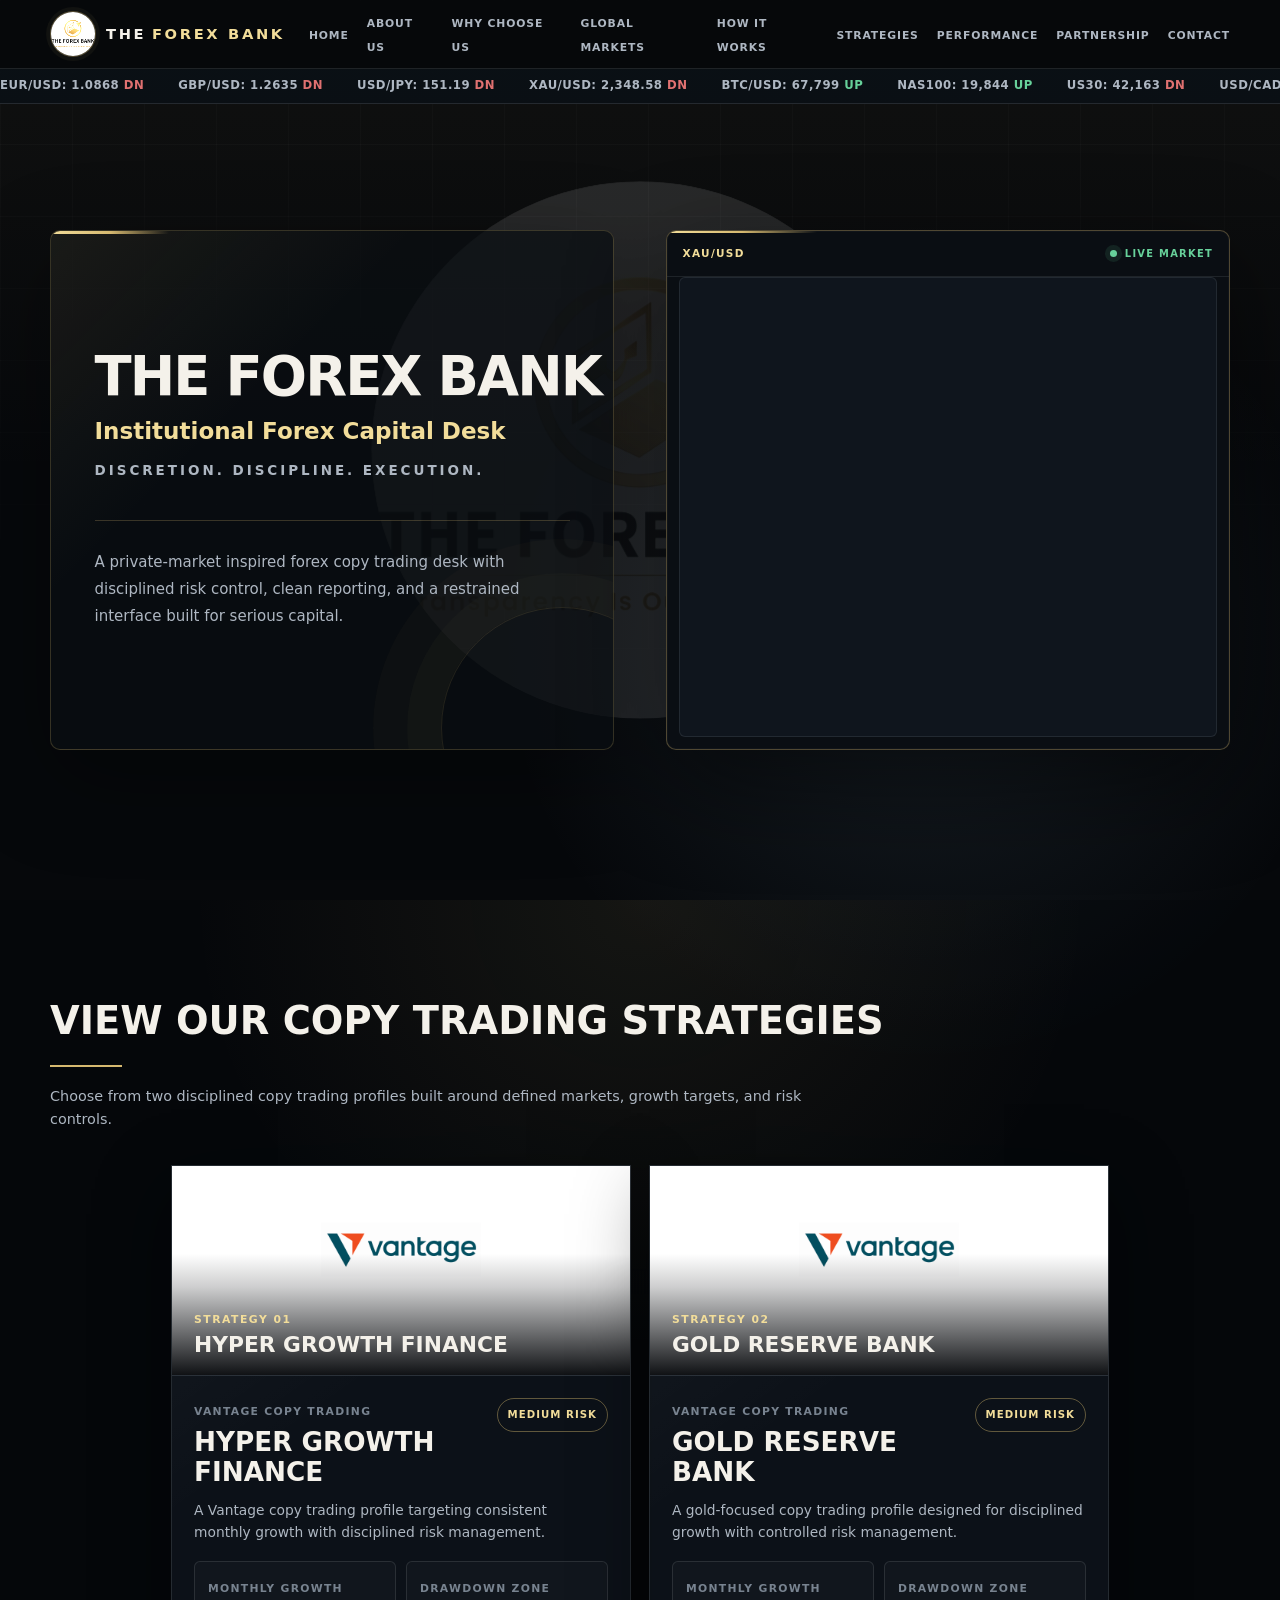
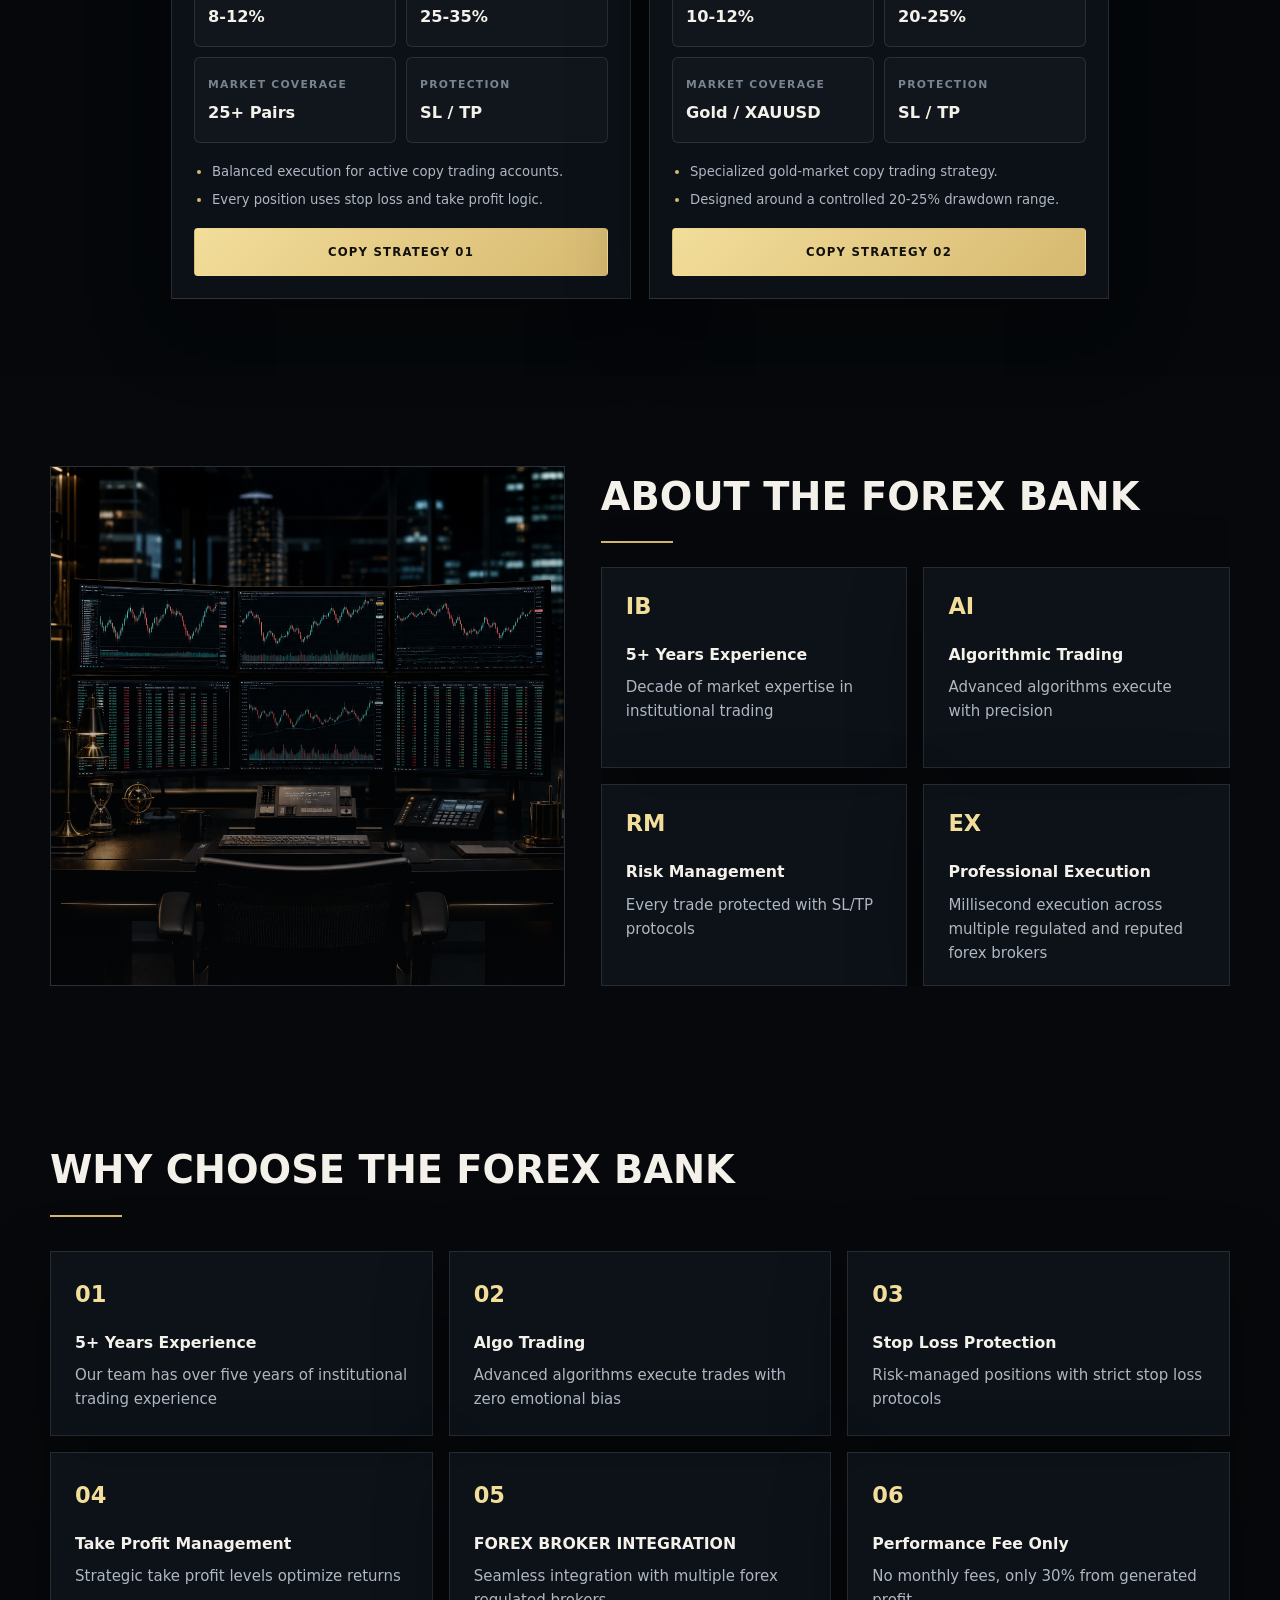
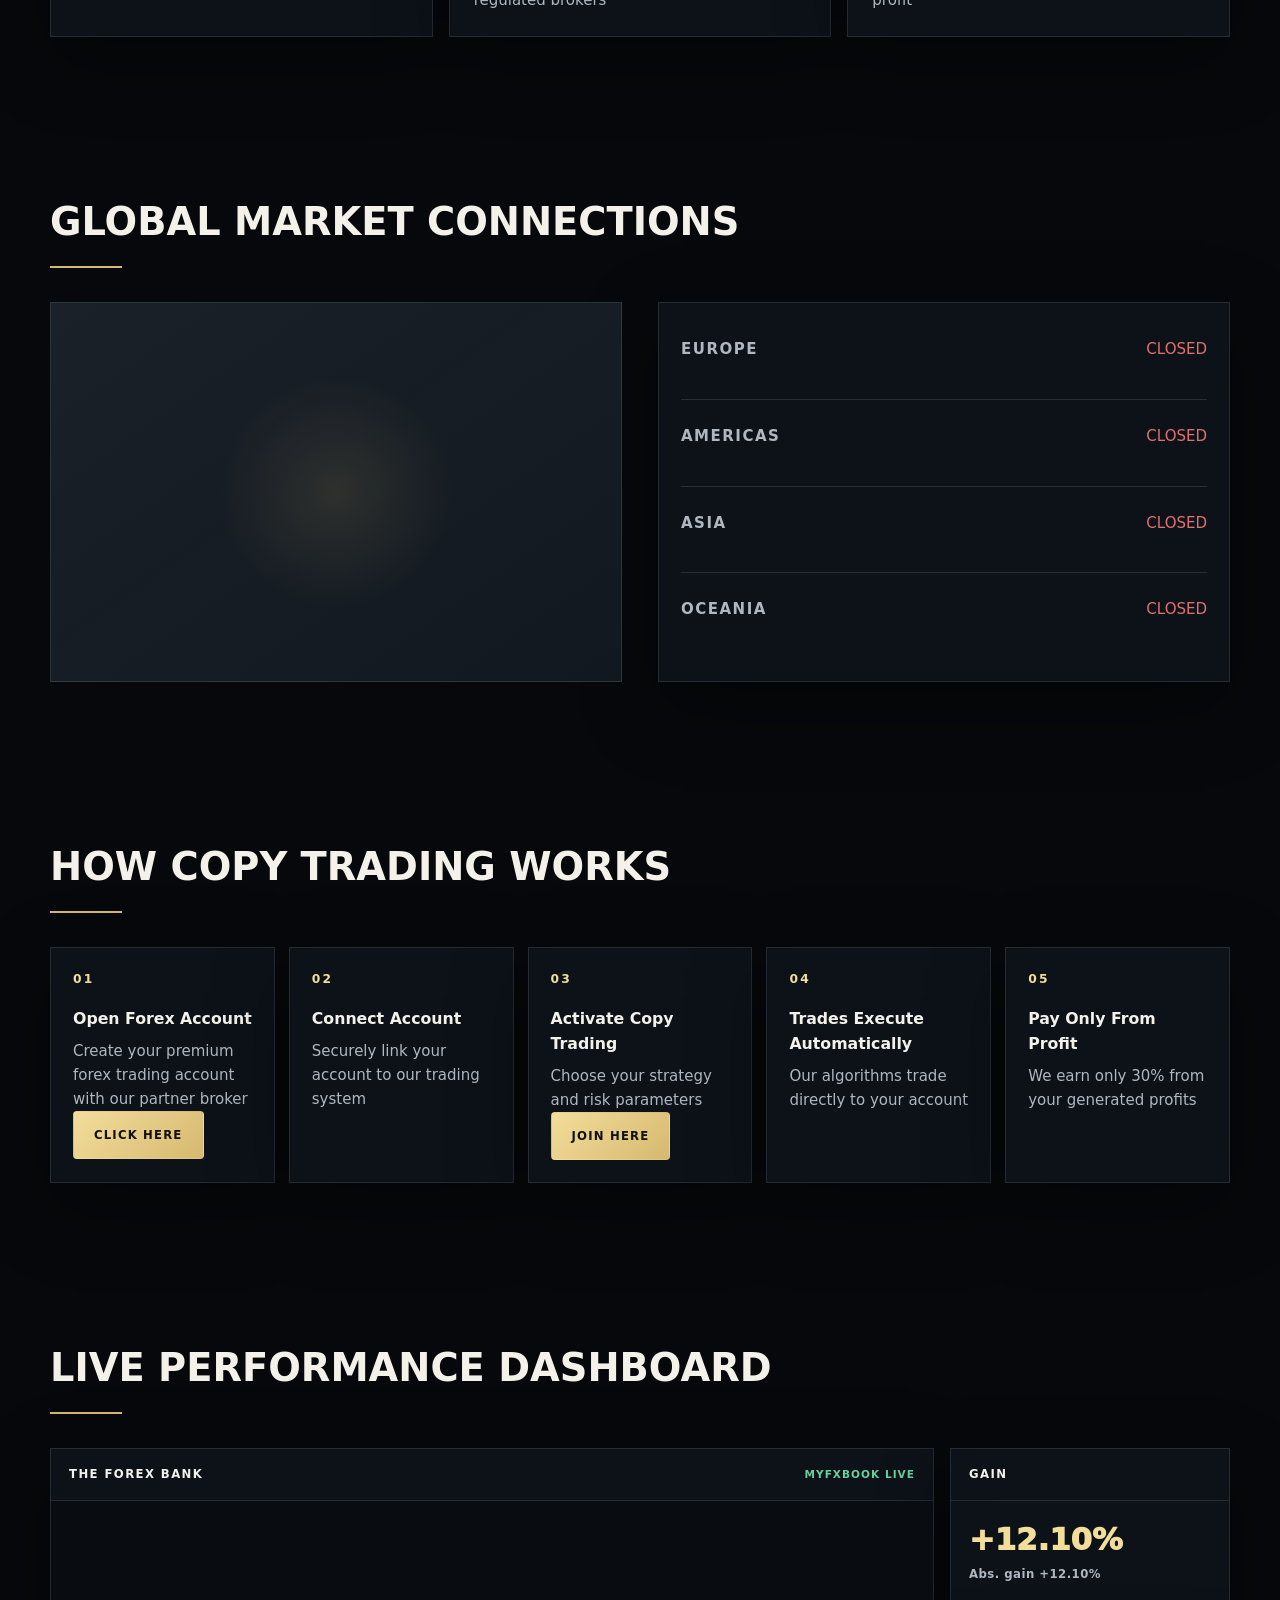
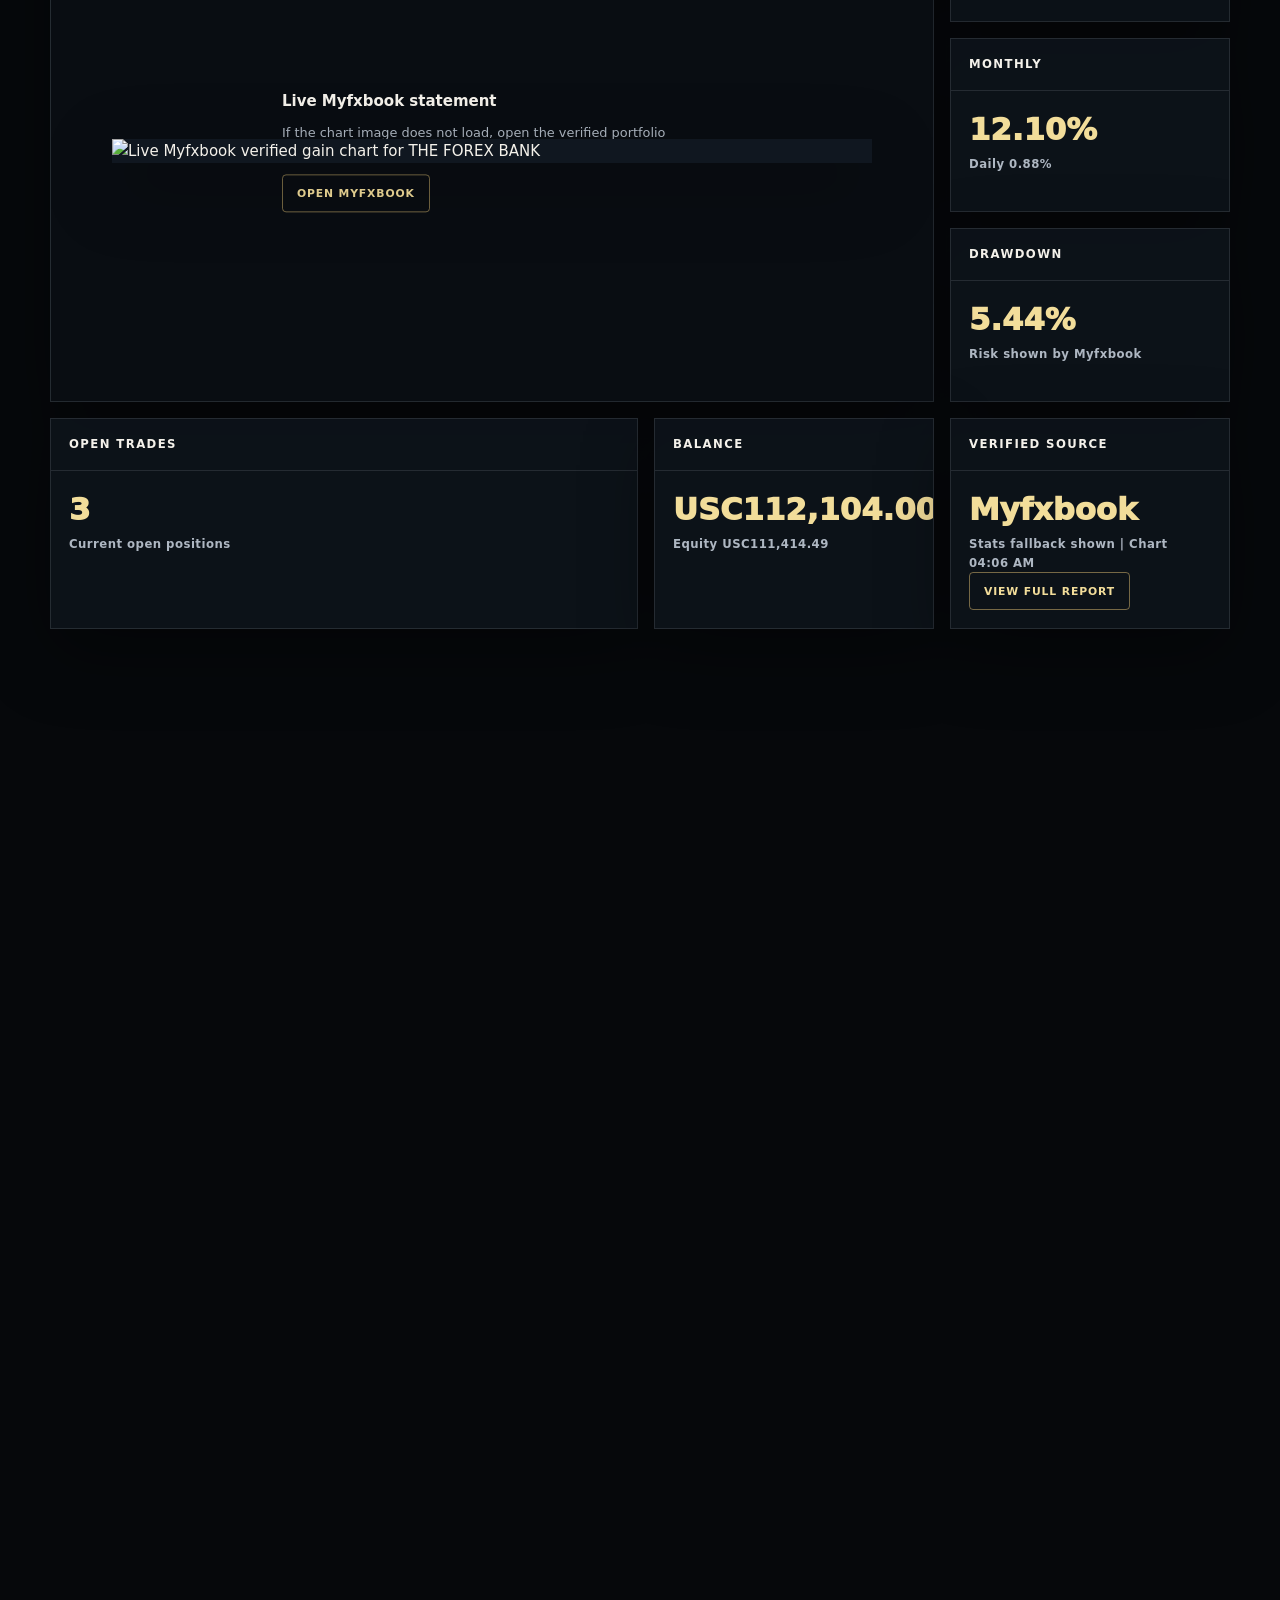
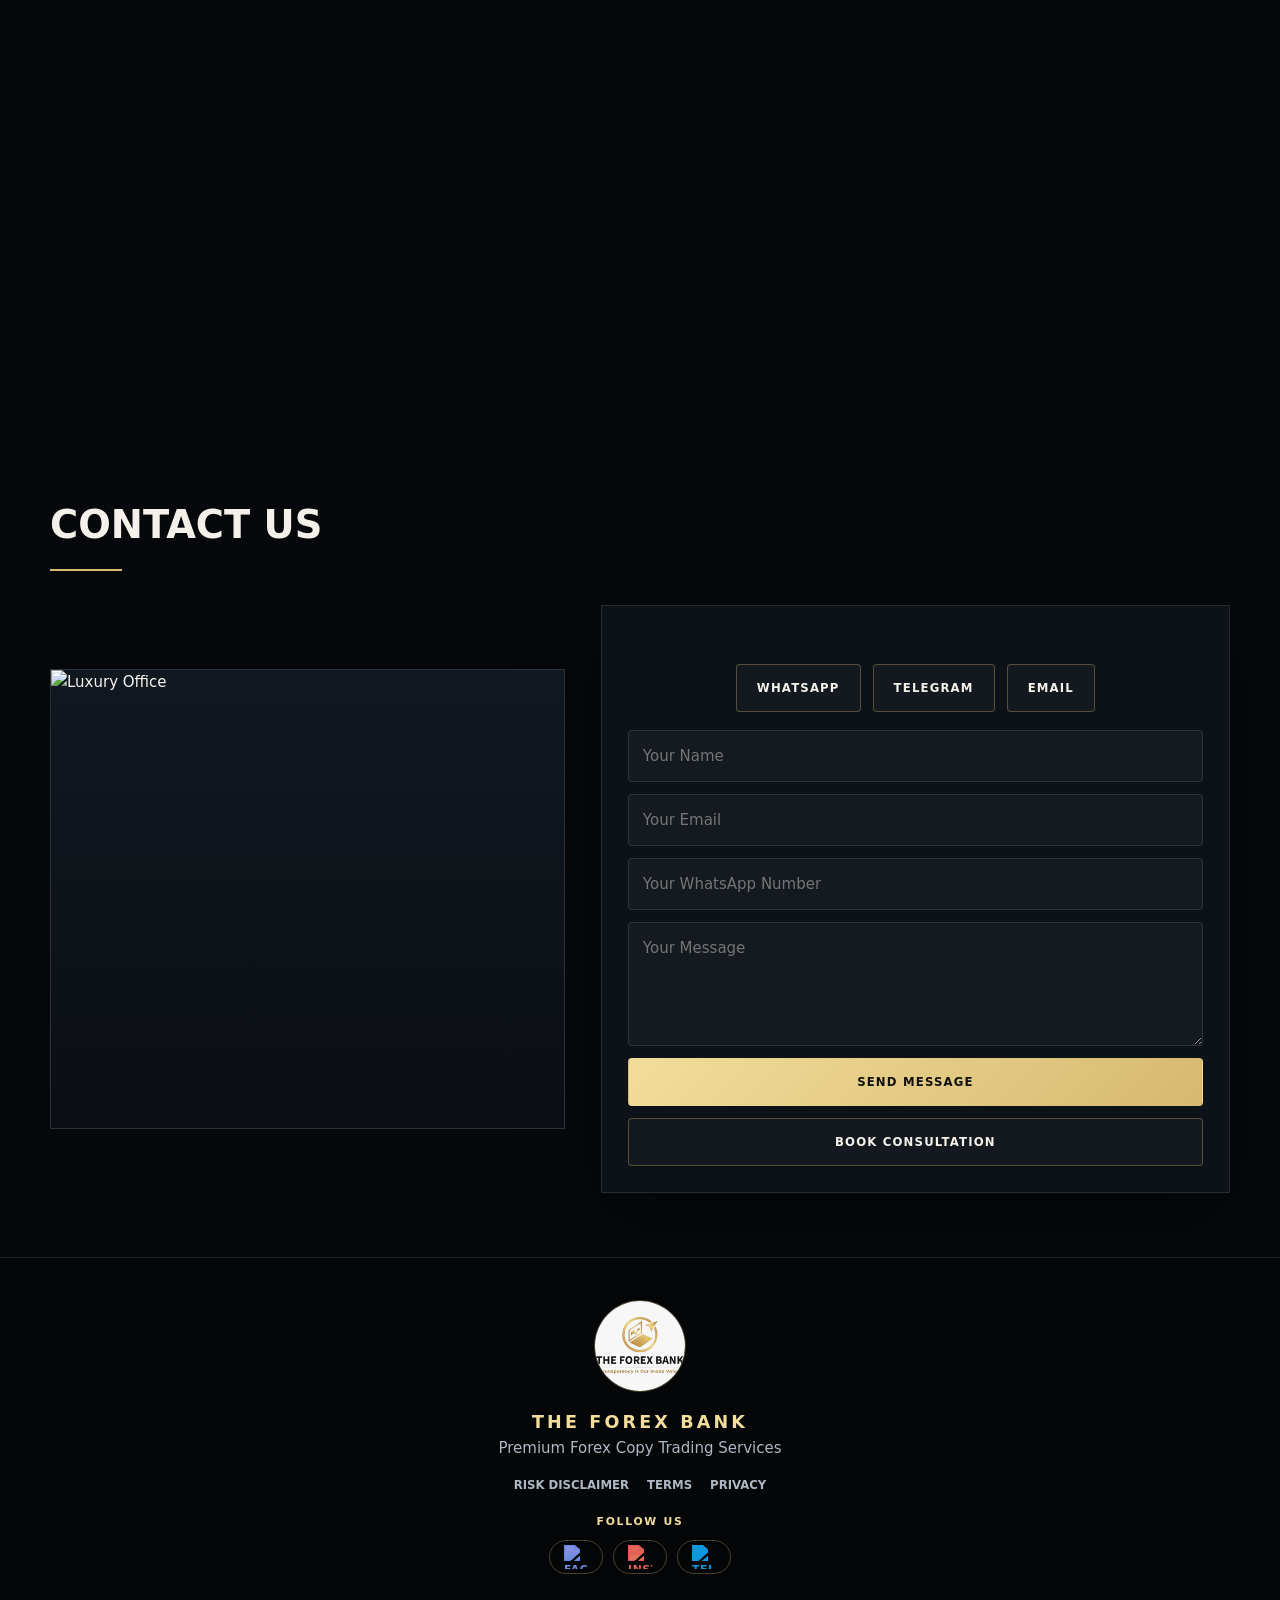
==== commit 6824d21b: "Update index.html" ====
--- a/index.html
+++ b/index.html
@@ -888,7 +888,7 @@
     <section id="open-account" class="open-account section">
         <div class="section-container">
             <h2 class="section-title">OPEN ACCOUNT NOW</h2>
-            <div class="broker-grid">
+            <div class="broker-grid single-broker">
                 <a class="broker-card" href="https://www.vantagemarkets.com/open-live-account/?sub1=spid_MTMxOTA0NQ%3D%3D&amp;c=Zjr65MltkdsIqSEgwnjvLQ%3D%3D&amp;affid=27868159&amp;platform=copytrading&amp;autoCertification=false" target="_blank" rel="noopener">
                     <span class="broker-logo broker-logo-wide vantage-logo">
                         <img src="vantage-logo-4k.png?v=20260718" alt="Vantage logo" width="3840" height="2160" loading="lazy" decoding="async">
@@ -896,16 +896,6 @@
                     <span class="broker-copy">
                         <strong>Vantage</strong>
                         <span>Open live account for copy trading access</span>
-                    </span>
-                    <span class="broker-action">OPEN ACCOUNT</span>
-                </a>
-                <a class="broker-card" href="https://secure.cxm.com/links/go/390467" target="_blank" rel="noopener">
-                    <span class="broker-logo broker-logo-wide cxm-logo">
-                        <img src="cxm-logo-4k.png?v=20260718" alt="CXM logo" width="3840" height="2160" loading="lazy" decoding="async">
-                    </span>
-                    <span class="broker-copy">
-                        <strong>CXM</strong>
-                        <span>Start with our partner broker account link</span>
                     </span>
                     <span class="broker-action">OPEN ACCOUNT</span>
                 </a>
--- a/styles.css
+++ b/styles.css
@@ -1593,7 +1593,8 @@
 
 .strategy-cards {
     display: grid;
-    grid-template-columns: repeat(3, minmax(0, 1fr));
+    grid-template-columns: repeat(auto-fit, minmax(340px, 460px));
+    justify-content: center;
     gap: 18px;
 }
 
@@ -1855,9 +1856,12 @@
         grid-template-columns: repeat(2, minmax(0, 1fr));
     }
 
-    .strategy-hero-grid,
+    .strategy-hero-grid {
+        grid-template-columns: 1fr;
+    }
+
     .strategy-cards {
-        grid-template-columns: 1fr;
+        grid-template-columns: minmax(0, 1fr);
     }
 
     .strategy-summary {
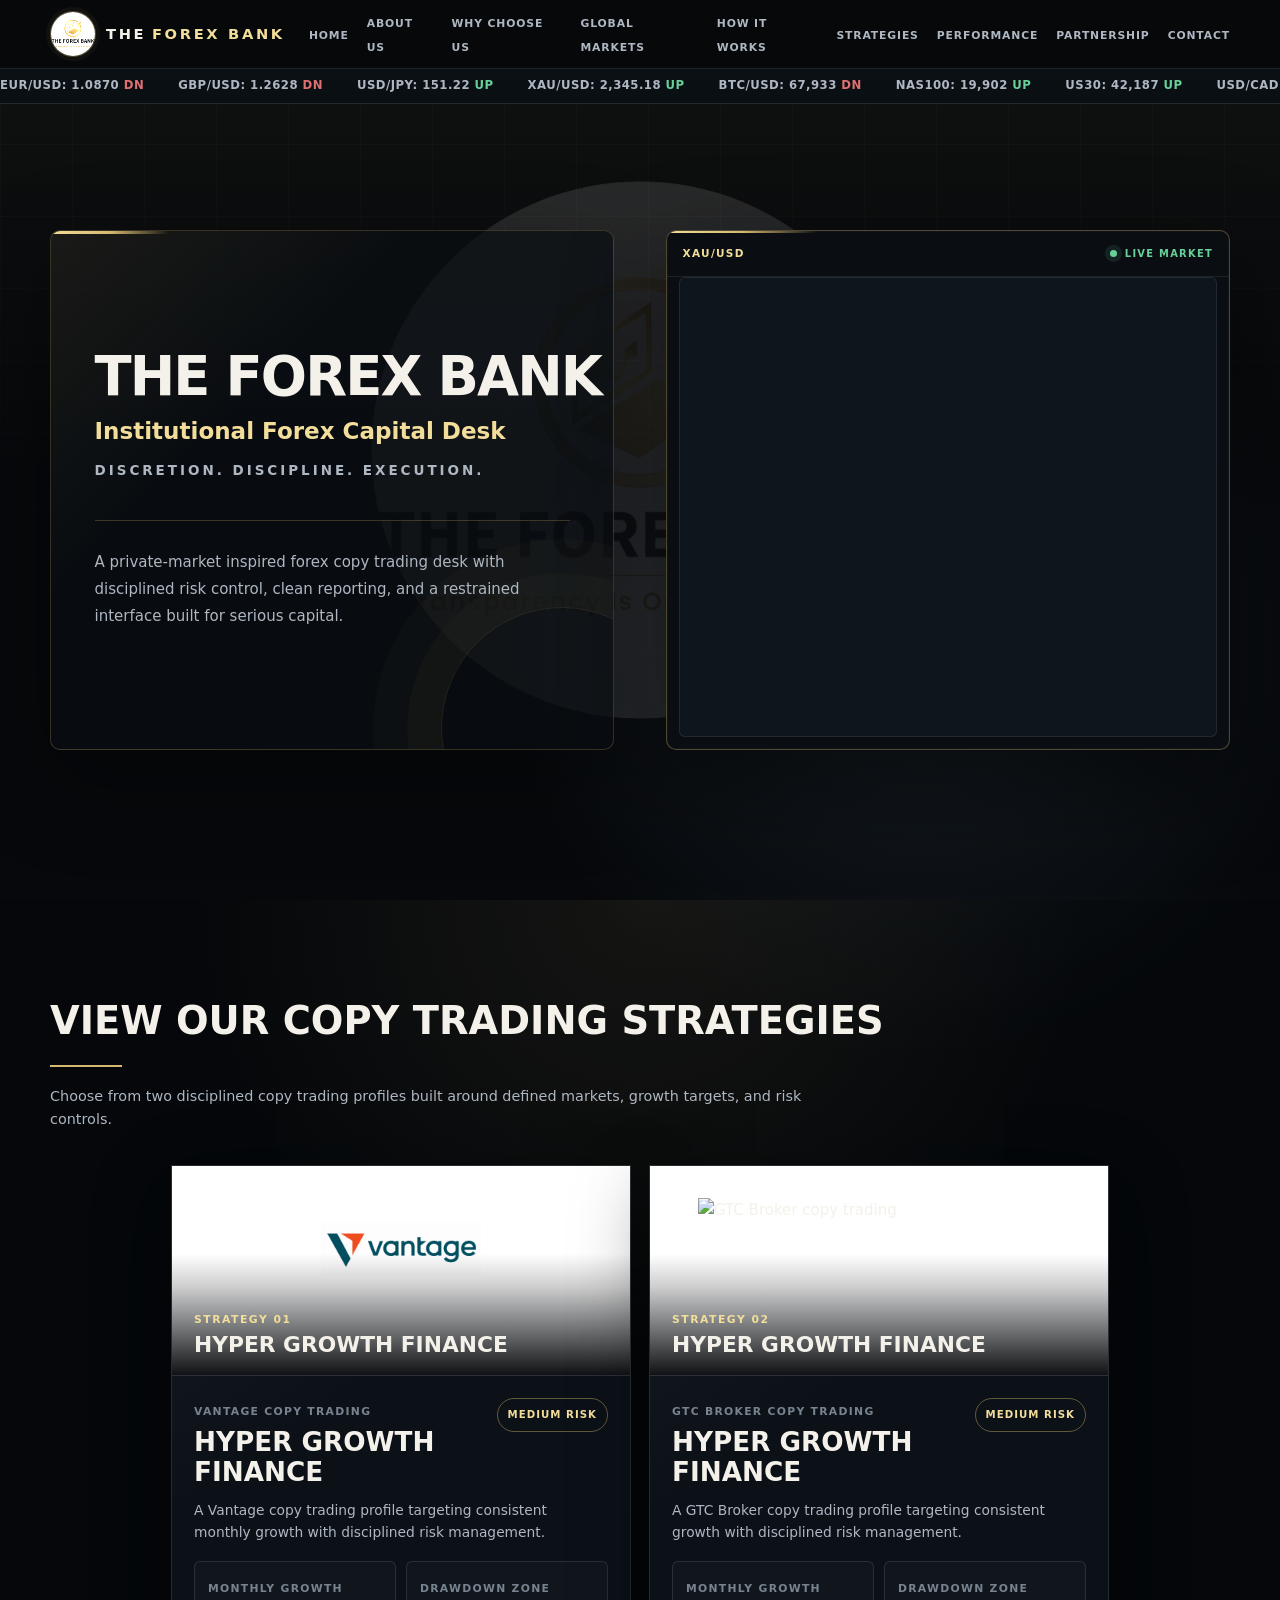
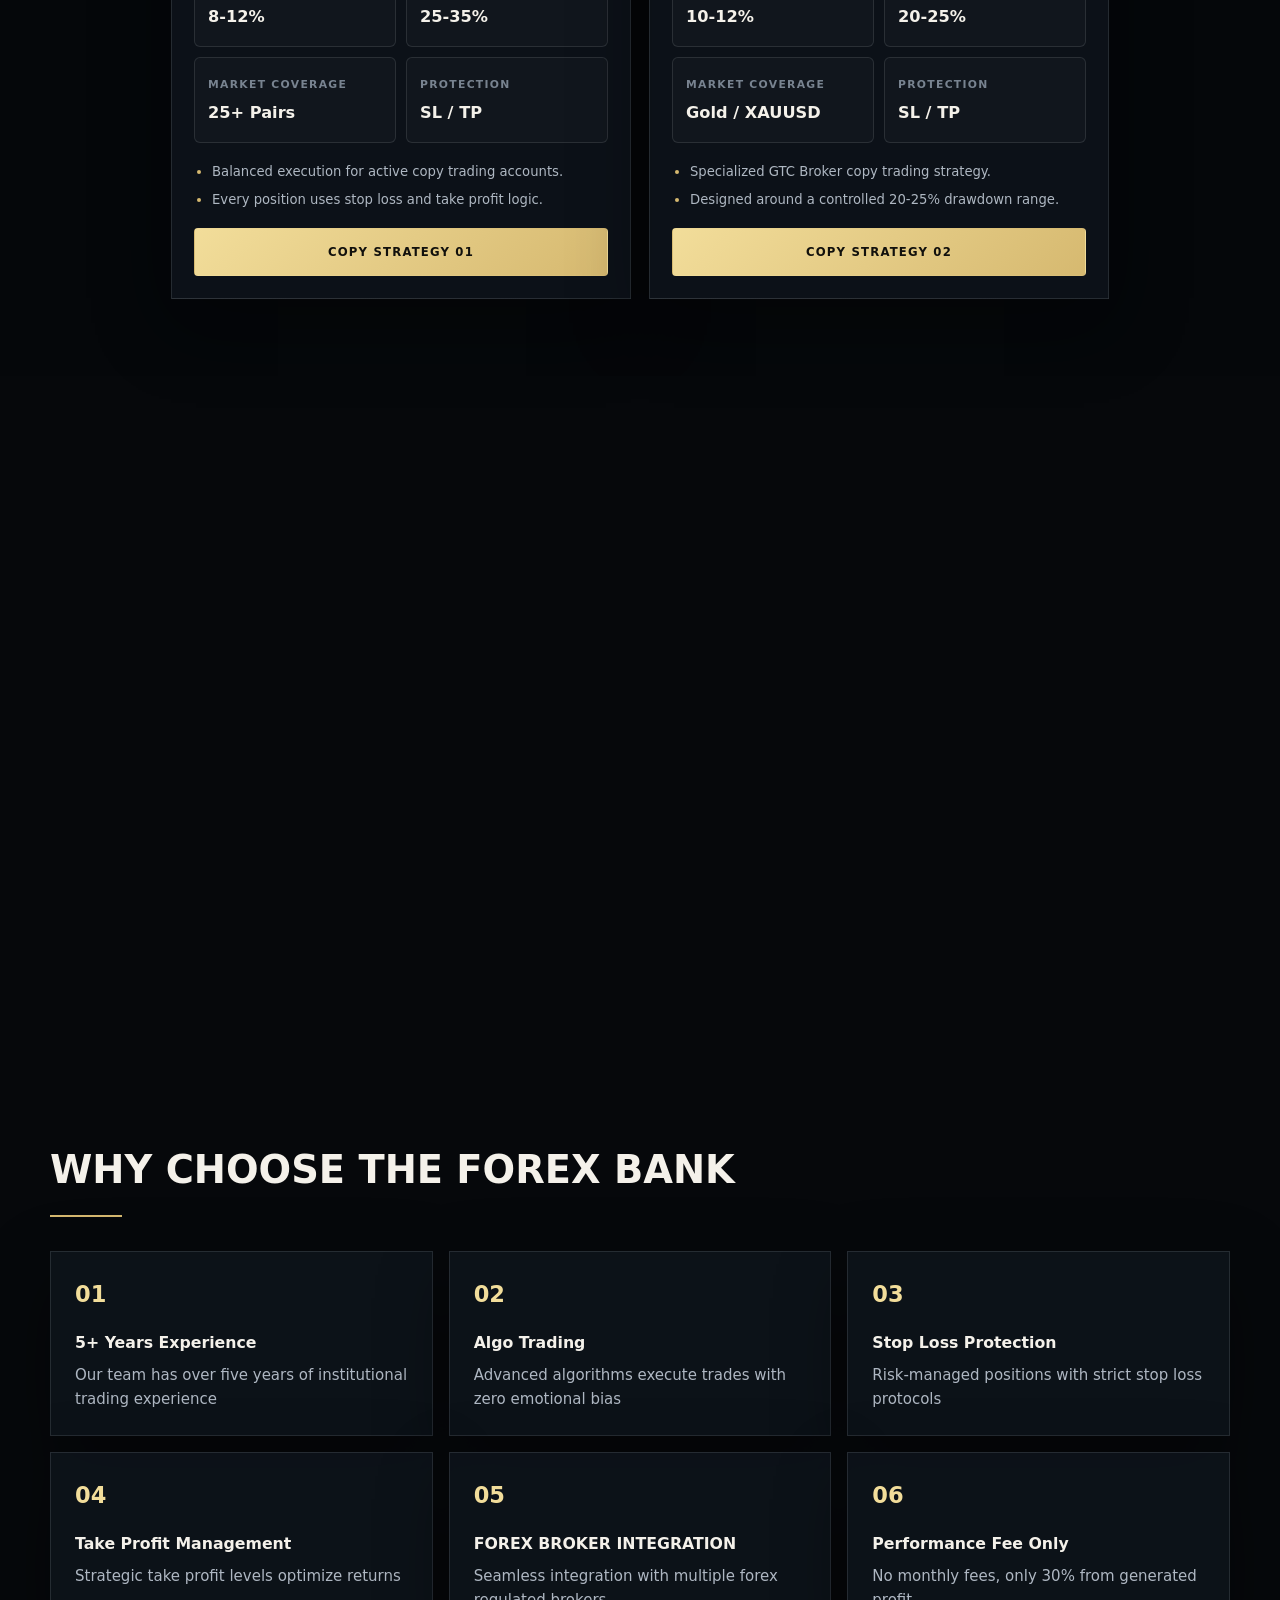
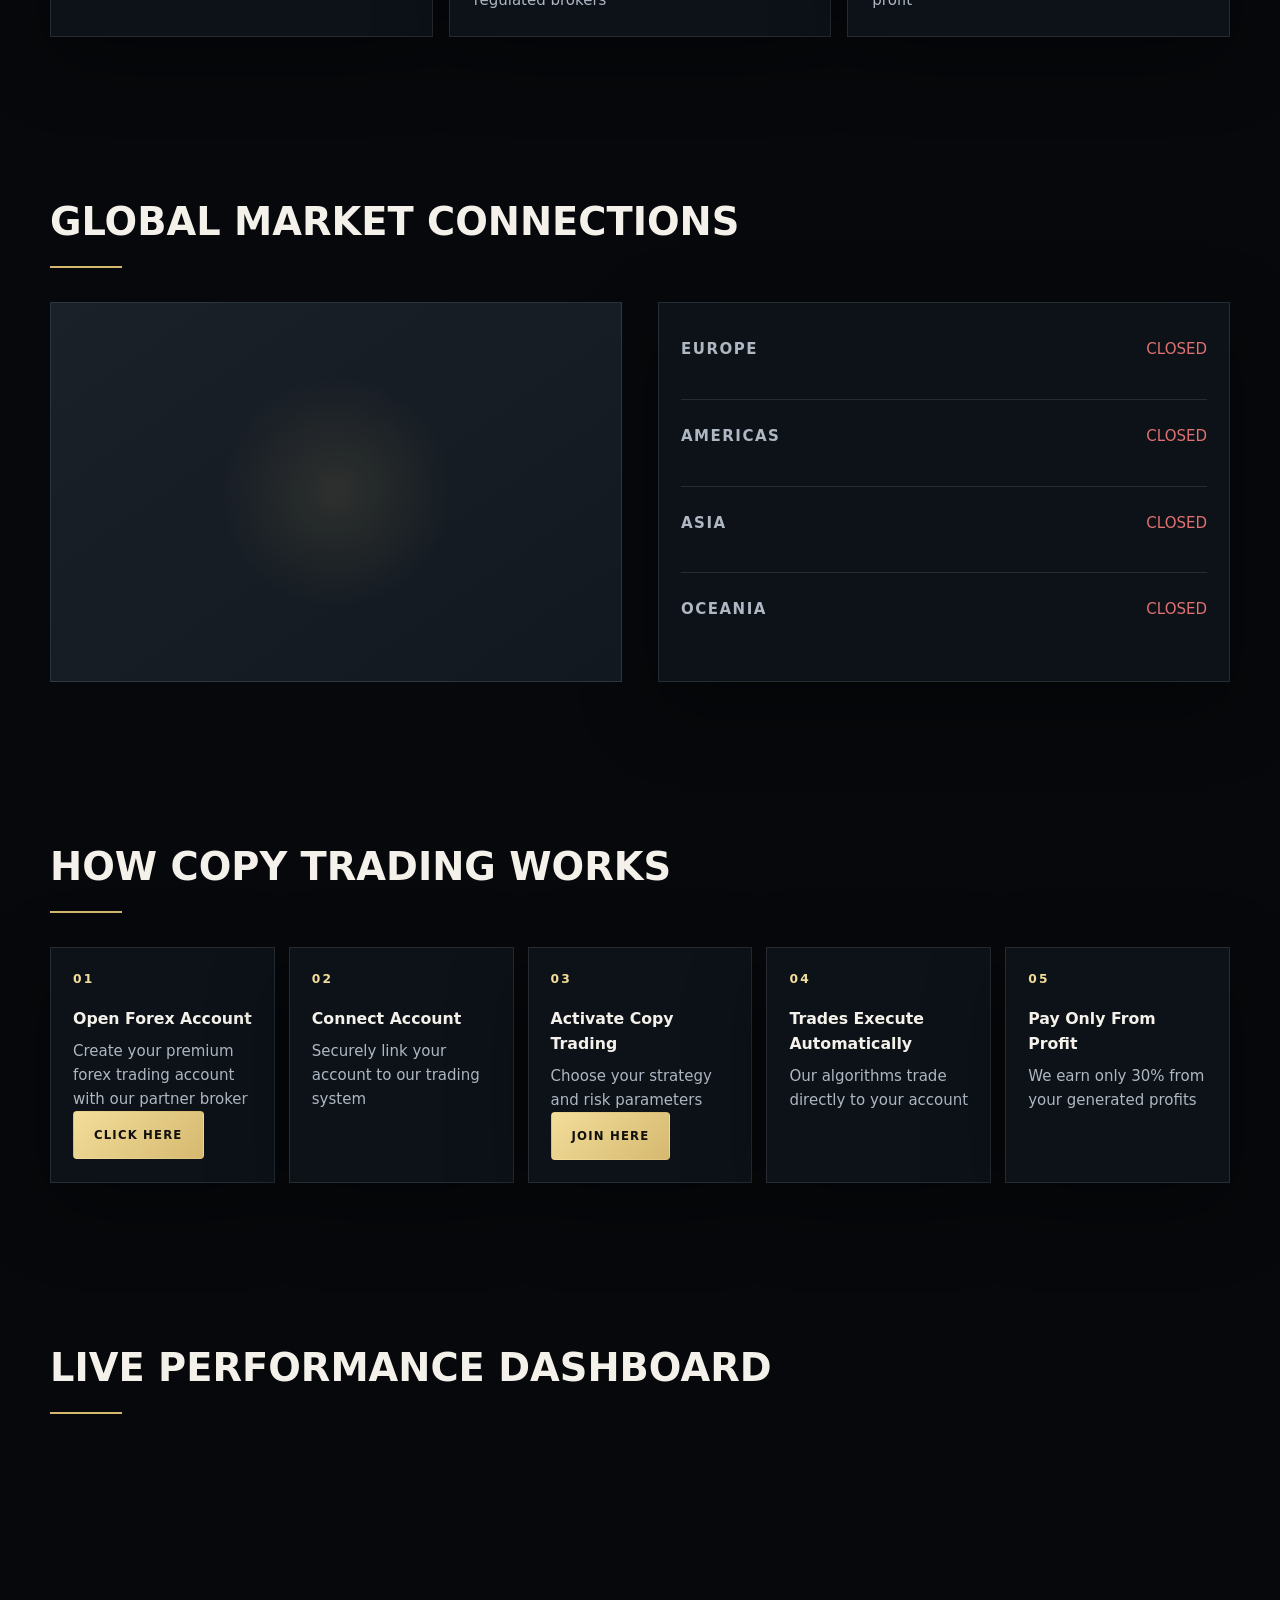
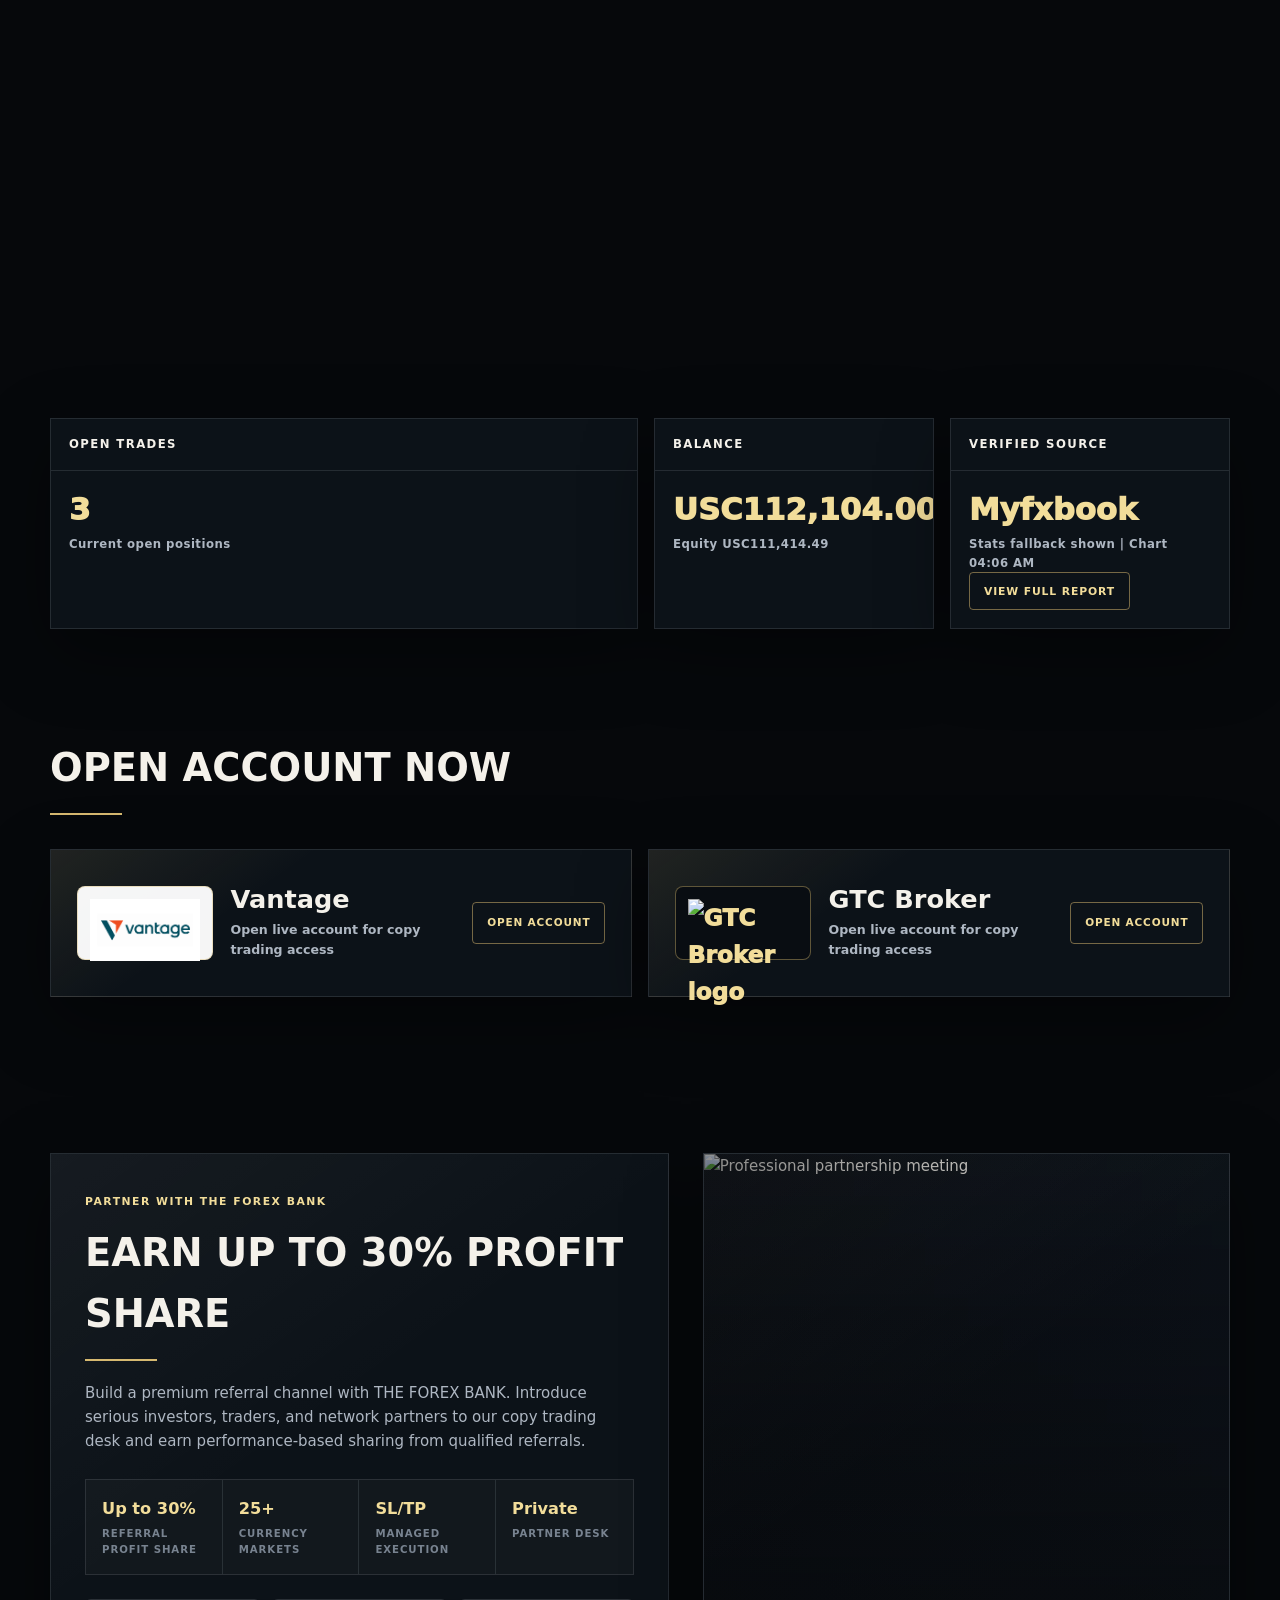
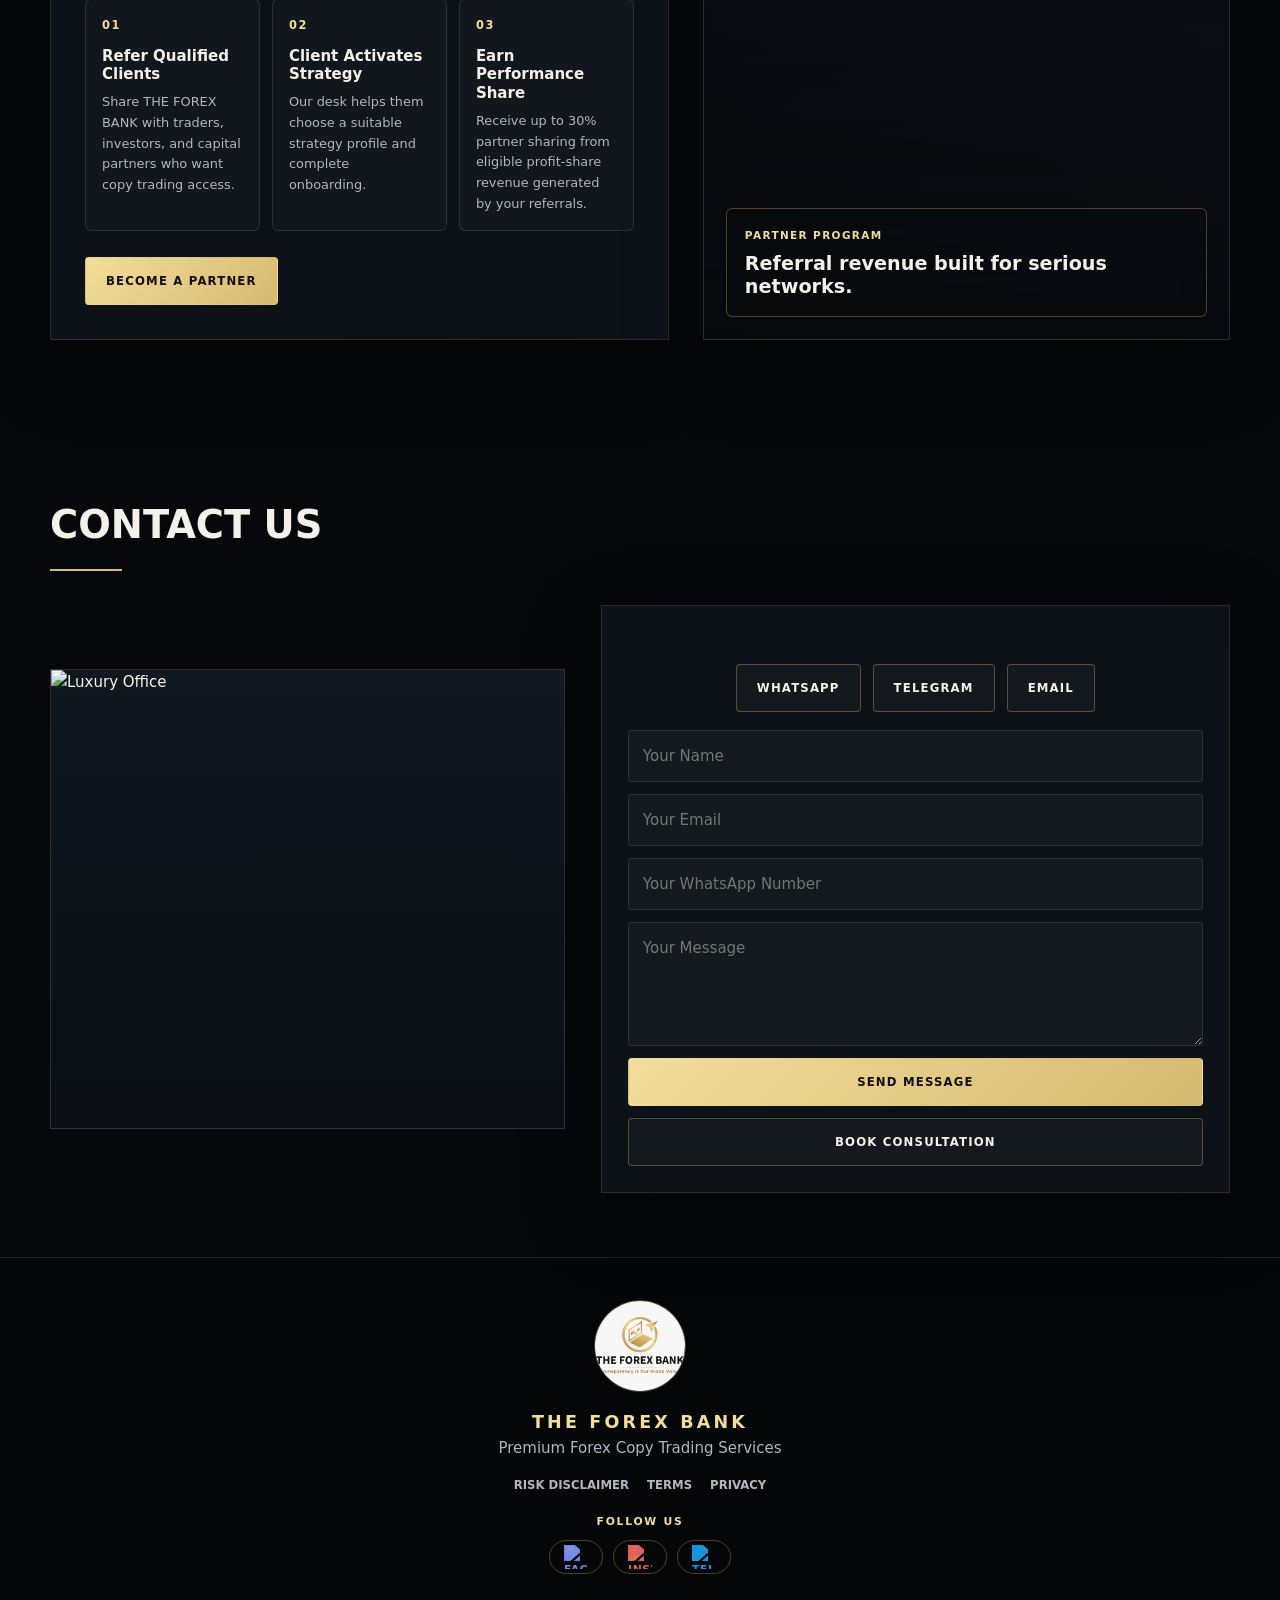
==== commit 934b13ae: "Update index.html" ====
--- a/index.html
+++ b/index.html
@@ -633,23 +633,23 @@
 
                 <article class="strategy-card featured-strategy">
                     <div class="strategy-media">
-                        <img class="broker-strategy-image" src="vantage-logo-4k.png?v=20260718" alt="Vantage gold copy trading" width="3840" height="2160" loading="lazy" decoding="async">
-                        <div class="strategy-media-overlay"><span>Strategy 02</span><strong>GOLD RESERVE BANK</strong></div>
+                        <img class="broker-strategy-image" src="gtc-logo.png" alt="GTC Broker copy trading" loading="lazy" decoding="async">
+                        <div class="strategy-media-overlay"><span>Strategy 02</span><strong>HYPER GROWTH FINANCE</strong></div>
                     </div>
                     <div class="strategy-card-body">
                         <div class="strategy-card-header">
-                            <div><span class="strategy-label">Vantage Copy Trading</span><h2>GOLD RESERVE BANK</h2></div>
+                            <div><span class="strategy-label">GTC Broker Copy Trading</span><h2>HYPER GROWTH FINANCE</h2></div>
                             <span class="risk-badge medium-risk">Medium Risk</span>
                         </div>
-                        <p class="strategy-copy">A gold-focused copy trading profile designed for disciplined growth with controlled risk management.</p>
+                        <p class="strategy-copy">A GTC Broker copy trading profile targeting consistent growth with disciplined risk management.</p>
                         <div class="strategy-metrics">
                             <div class="metric-box"><span class="metric-label">Monthly Growth</span><strong>10-12%</strong></div>
                             <div class="metric-box"><span class="metric-label">Drawdown Zone</span><strong>20-25%</strong></div>
                             <div class="metric-box"><span class="metric-label">Market Coverage</span><strong>Gold / XAUUSD</strong></div>
                             <div class="metric-box"><span class="metric-label">Protection</span><strong>SL / TP</strong></div>
                         </div>
-                        <ul class="strategy-points"><li>Specialized gold-market copy trading strategy.</li><li>Designed around a controlled 20-25% drawdown range.</li></ul>
-                        <a class="primary-btn strategy-action" href="https://secure.vantagemarkets.com/copyTrading/visitor/discover/discoverDetail?strategyId=1365093&amp;c=Zjr65MltkdsIqSEgwnjvLQ%3D%3D&amp;affid=27868159&amp;platform=copytrading&amp;autoCertification=false" target="_blank" rel="noopener">COPY STRATEGY 02</a>
+                        <ul class="strategy-points"><li>Specialized GTC Broker copy trading strategy.</li><li>Designed around a controlled 20-25% drawdown range.</li></ul>
+                        <a class="primary-btn strategy-action" href="https://web.mygtc.app/copy-trading/gtc-copy/all-signal/signal-details?uuid=58b79732-39ca-4c2a-9e4b-d0ec7ce12405&amp;referrer_code=182126" target="_blank" rel="noopener">COPY STRATEGY 02</a>
                     </div>
                 </article>
             </div>
@@ -888,13 +888,23 @@
     <section id="open-account" class="open-account section">
         <div class="section-container">
             <h2 class="section-title">OPEN ACCOUNT NOW</h2>
-            <div class="broker-grid single-broker">
+            <div class="broker-grid">
                 <a class="broker-card" href="https://www.vantagemarkets.com/open-live-account/?sub1=spid_MTMxOTA0NQ%3D%3D&amp;c=Zjr65MltkdsIqSEgwnjvLQ%3D%3D&amp;affid=27868159&amp;platform=copytrading&amp;autoCertification=false" target="_blank" rel="noopener">
                     <span class="broker-logo broker-logo-wide vantage-logo">
                         <img src="vantage-logo-4k.png?v=20260718" alt="Vantage logo" width="3840" height="2160" loading="lazy" decoding="async">
                     </span>
                     <span class="broker-copy">
                         <strong>Vantage</strong>
+                        <span>Open live account for copy trading access</span>
+                    </span>
+                    <span class="broker-action">OPEN ACCOUNT</span>
+                </a>
+                <a class="broker-card" href="https://web.mygtc.app/login/register?ref=H3ZkSYAx" target="_blank" rel="noopener">
+                    <span class="broker-logo broker-logo-wide gtc-logo">
+                        <img src="gtc-logo.png" alt="GTC Broker logo" loading="lazy" decoding="async">
+                    </span>
+                    <span class="broker-copy">
+                        <strong>GTC Broker</strong>
                         <span>Open live account for copy trading access</span>
                     </span>
                     <span class="broker-action">OPEN ACCOUNT</span>
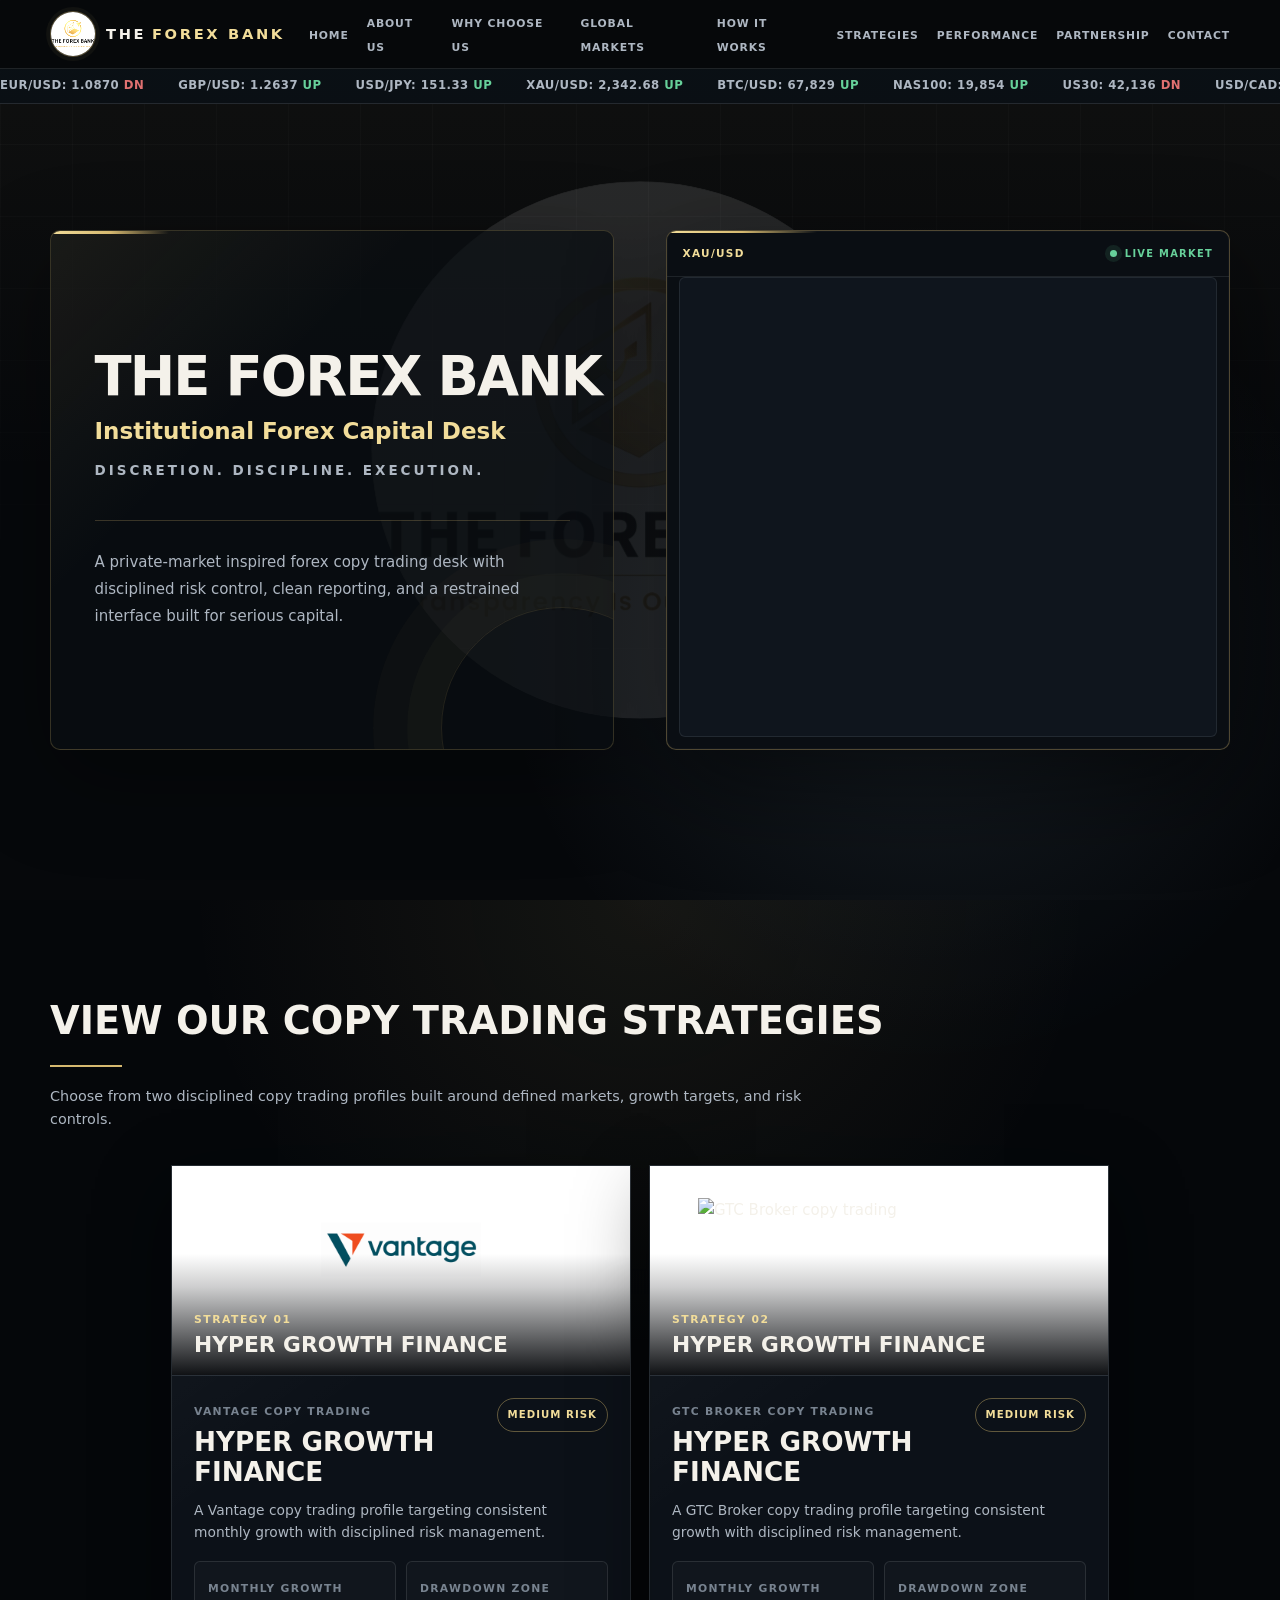
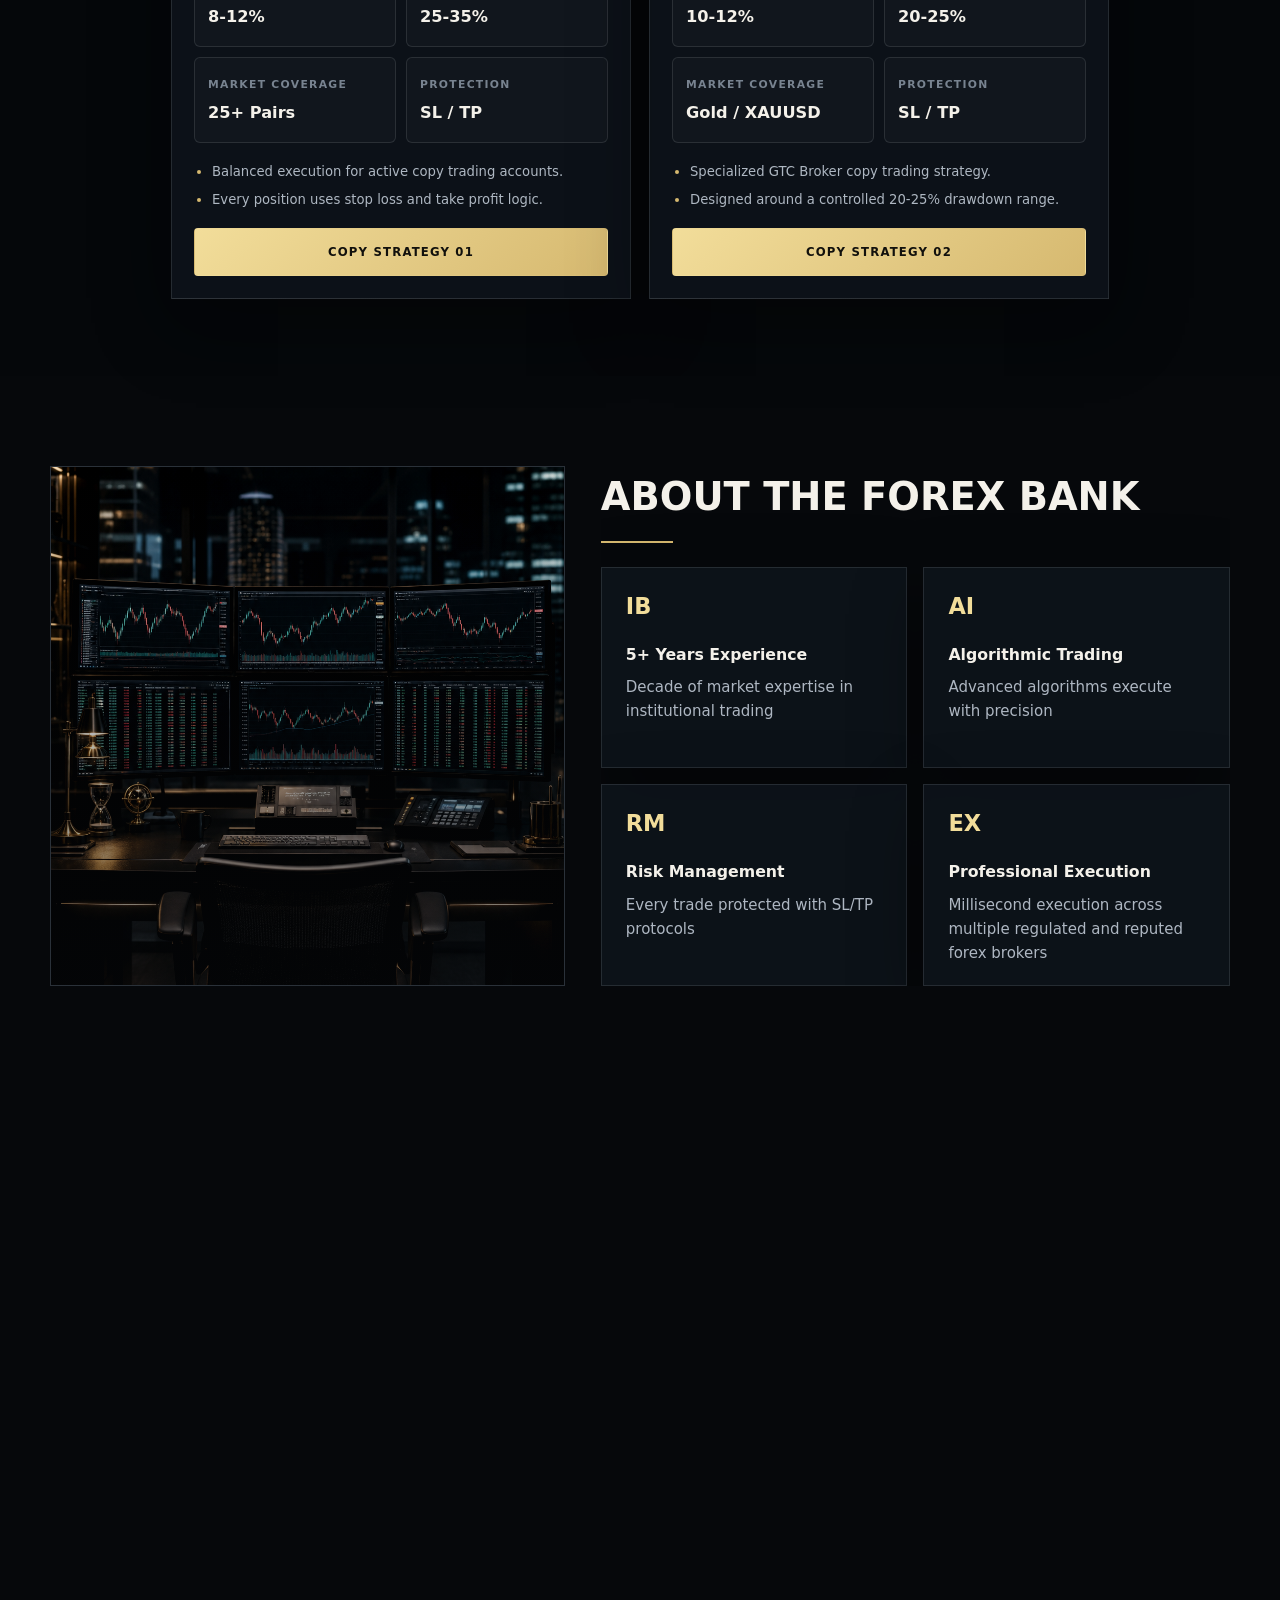
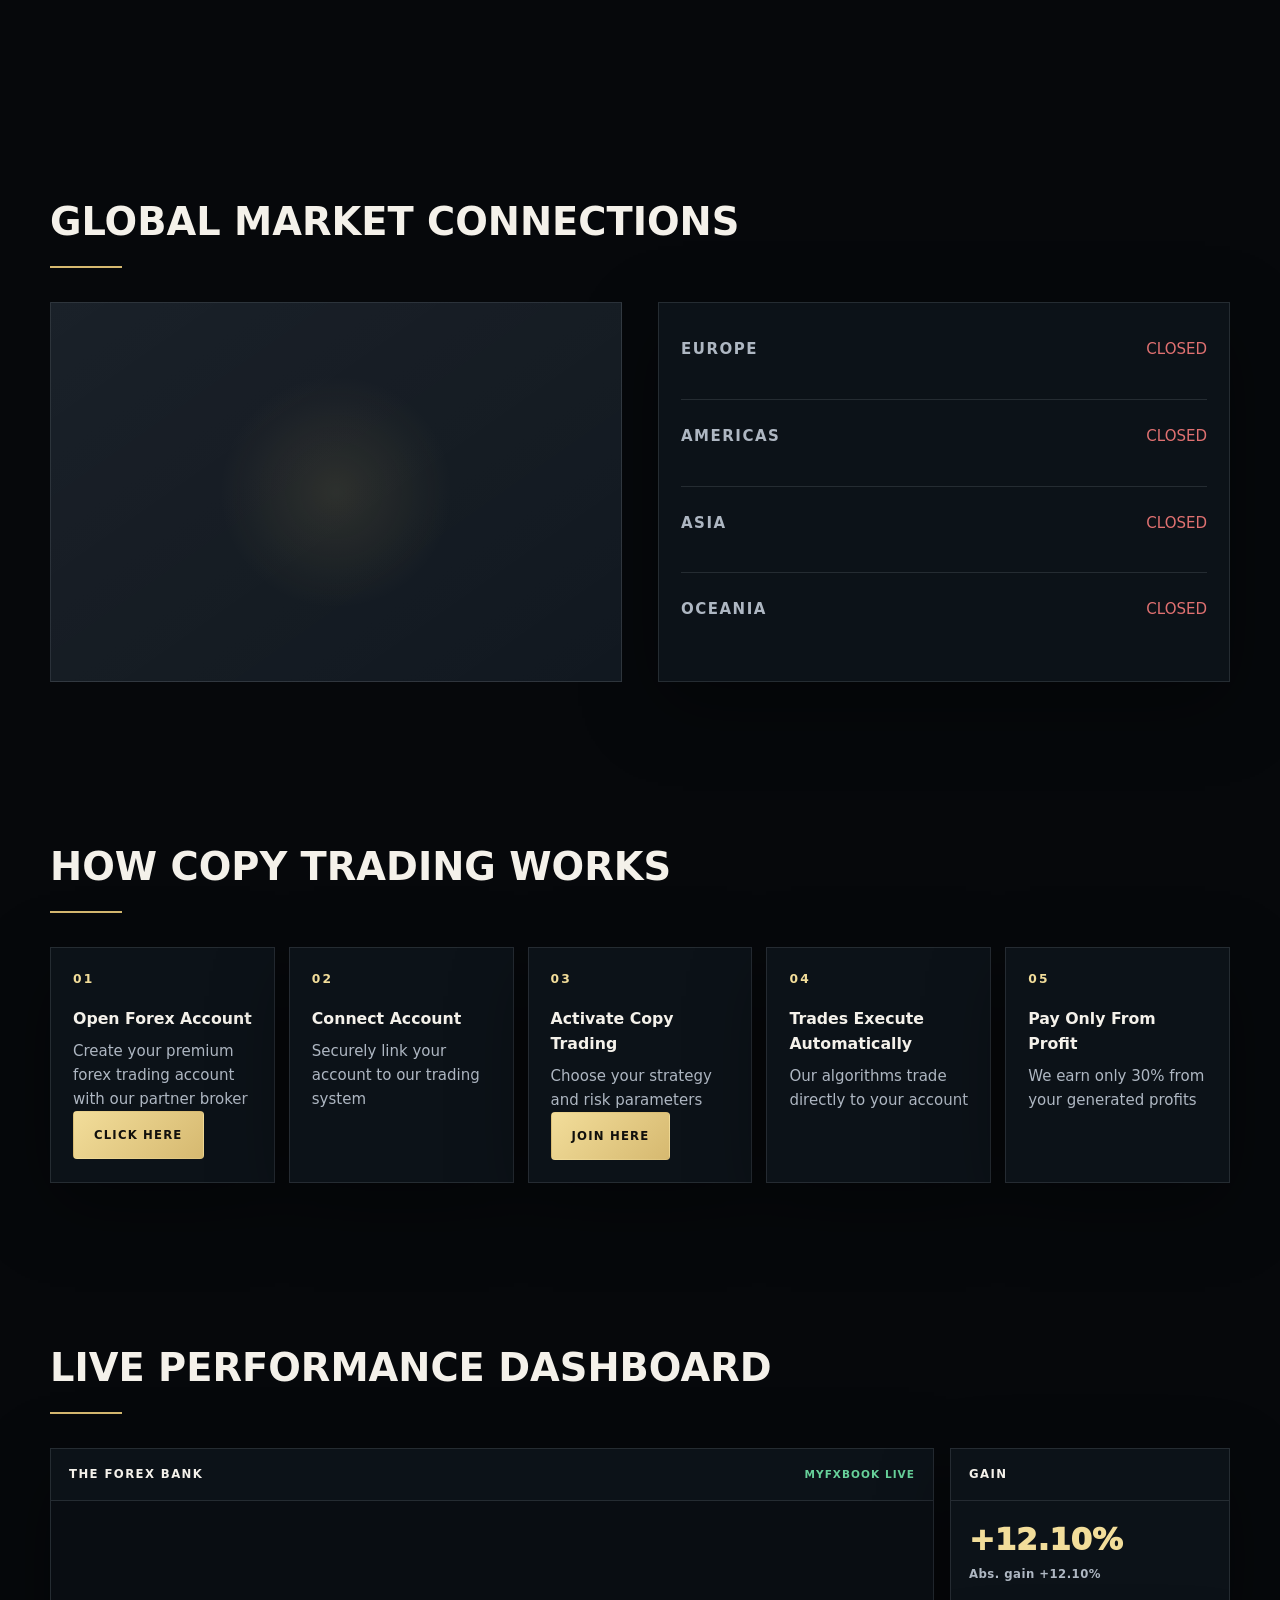
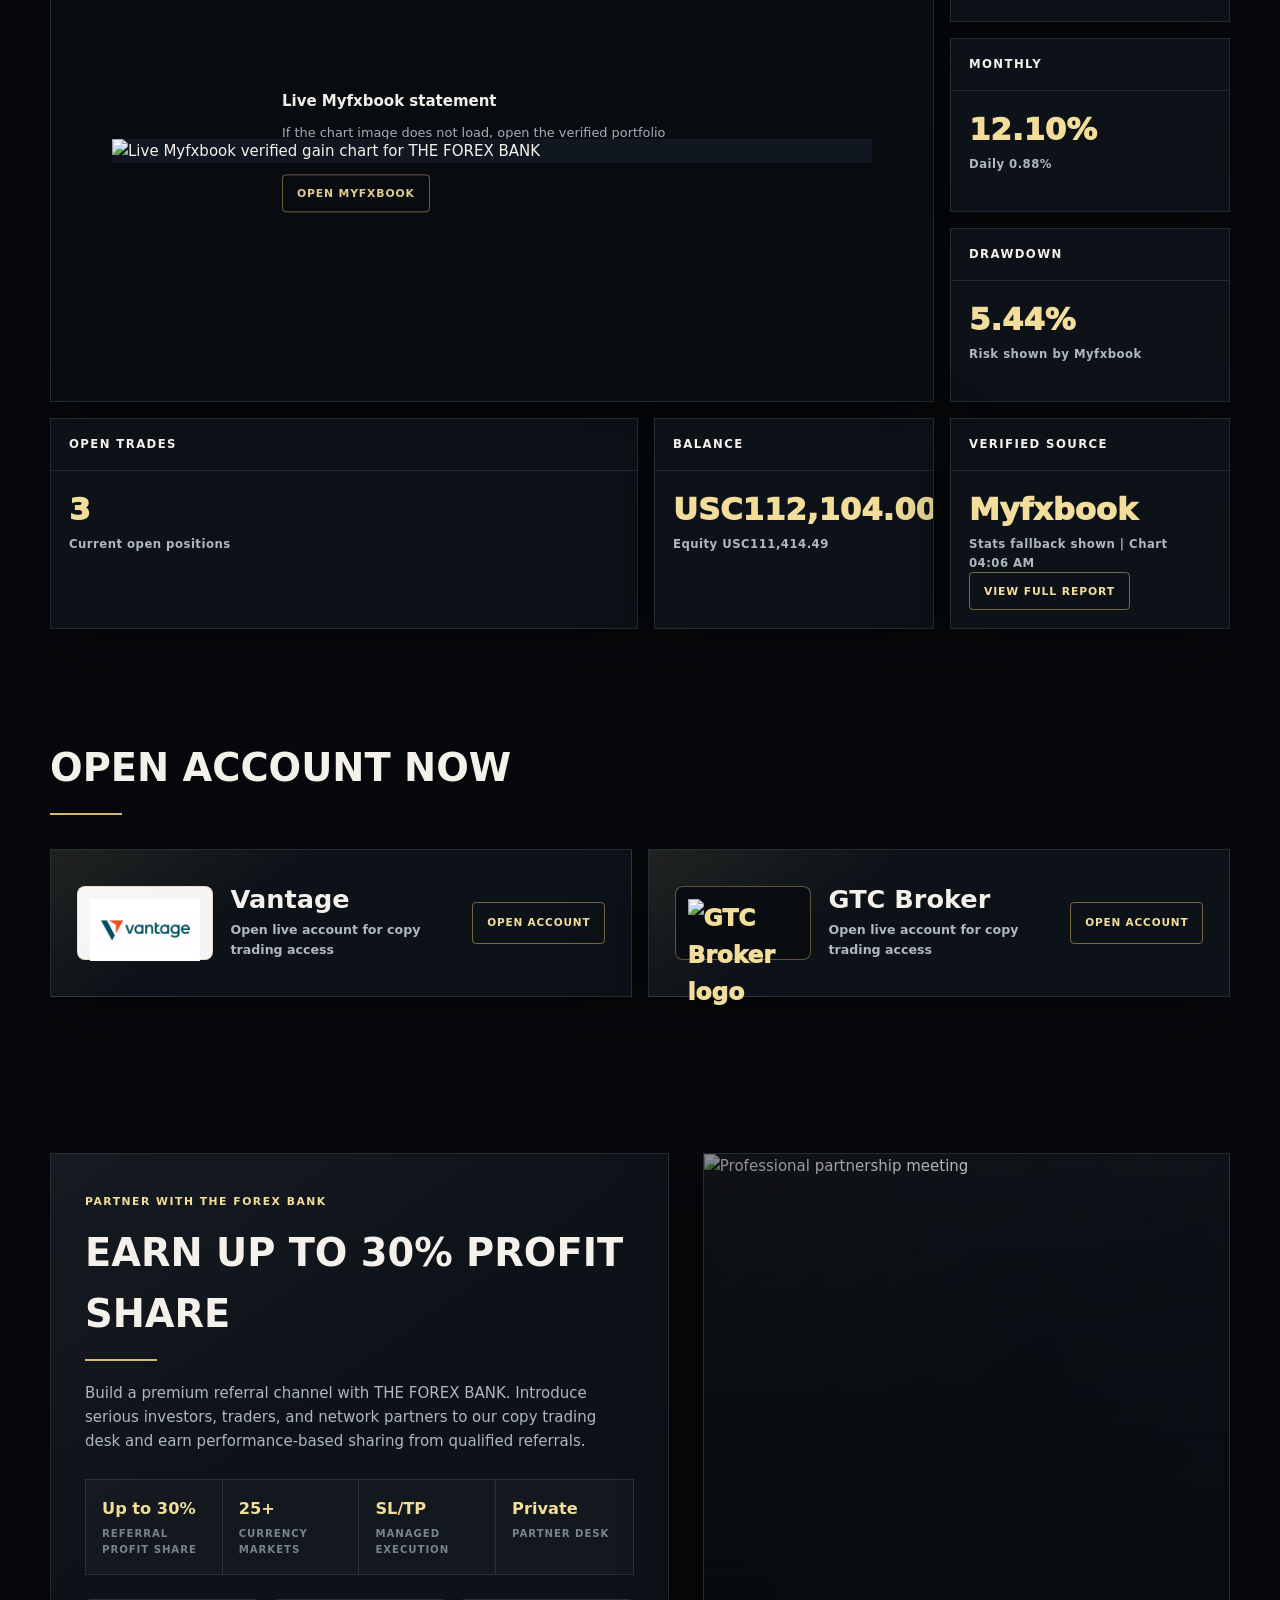
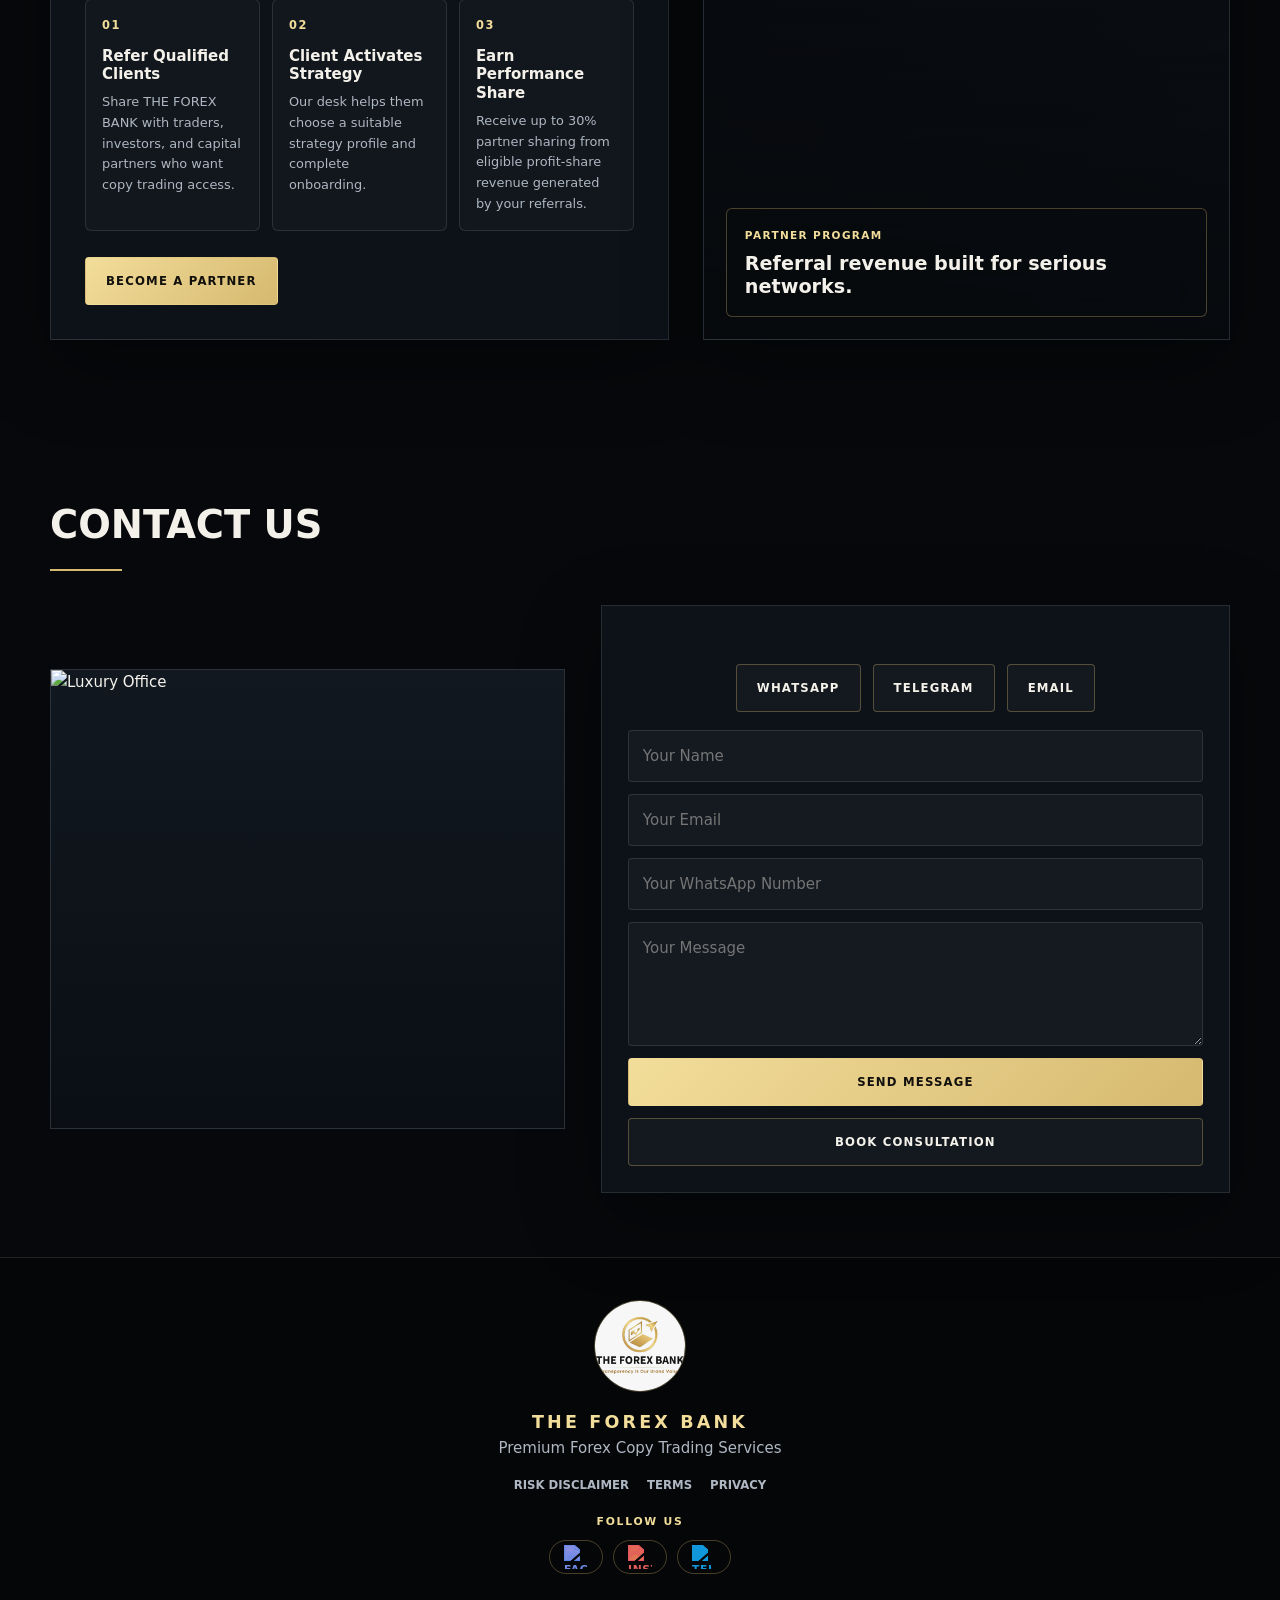
==== commit c1dfa89c: "Update index.html" ====
--- a/index.html
+++ b/index.html
@@ -633,7 +633,7 @@
 
                 <article class="strategy-card featured-strategy">
                     <div class="strategy-media">
-                        <img class="broker-strategy-image" src="gtc-logo.png" alt="GTC Broker copy trading" loading="lazy" decoding="async">
+                        <img class="broker-strategy-image" src="https://www.gtcfx.com/gtcfx.png" alt="GTC Broker copy trading" loading="lazy" decoding="async">
                         <div class="strategy-media-overlay"><span>Strategy 02</span><strong>HYPER GROWTH FINANCE</strong></div>
                     </div>
                     <div class="strategy-card-body">
@@ -901,7 +901,7 @@
                 </a>
                 <a class="broker-card" href="https://web.mygtc.app/login/register?ref=H3ZkSYAx" target="_blank" rel="noopener">
                     <span class="broker-logo broker-logo-wide gtc-logo">
-                        <img src="gtc-logo.png" alt="GTC Broker logo" loading="lazy" decoding="async">
+                        <img src="https://www.gtcfx.com/gtcfx.png" alt="GTC Broker logo" loading="lazy" decoding="async">
                     </span>
                     <span class="broker-copy">
                         <strong>GTC Broker</strong>
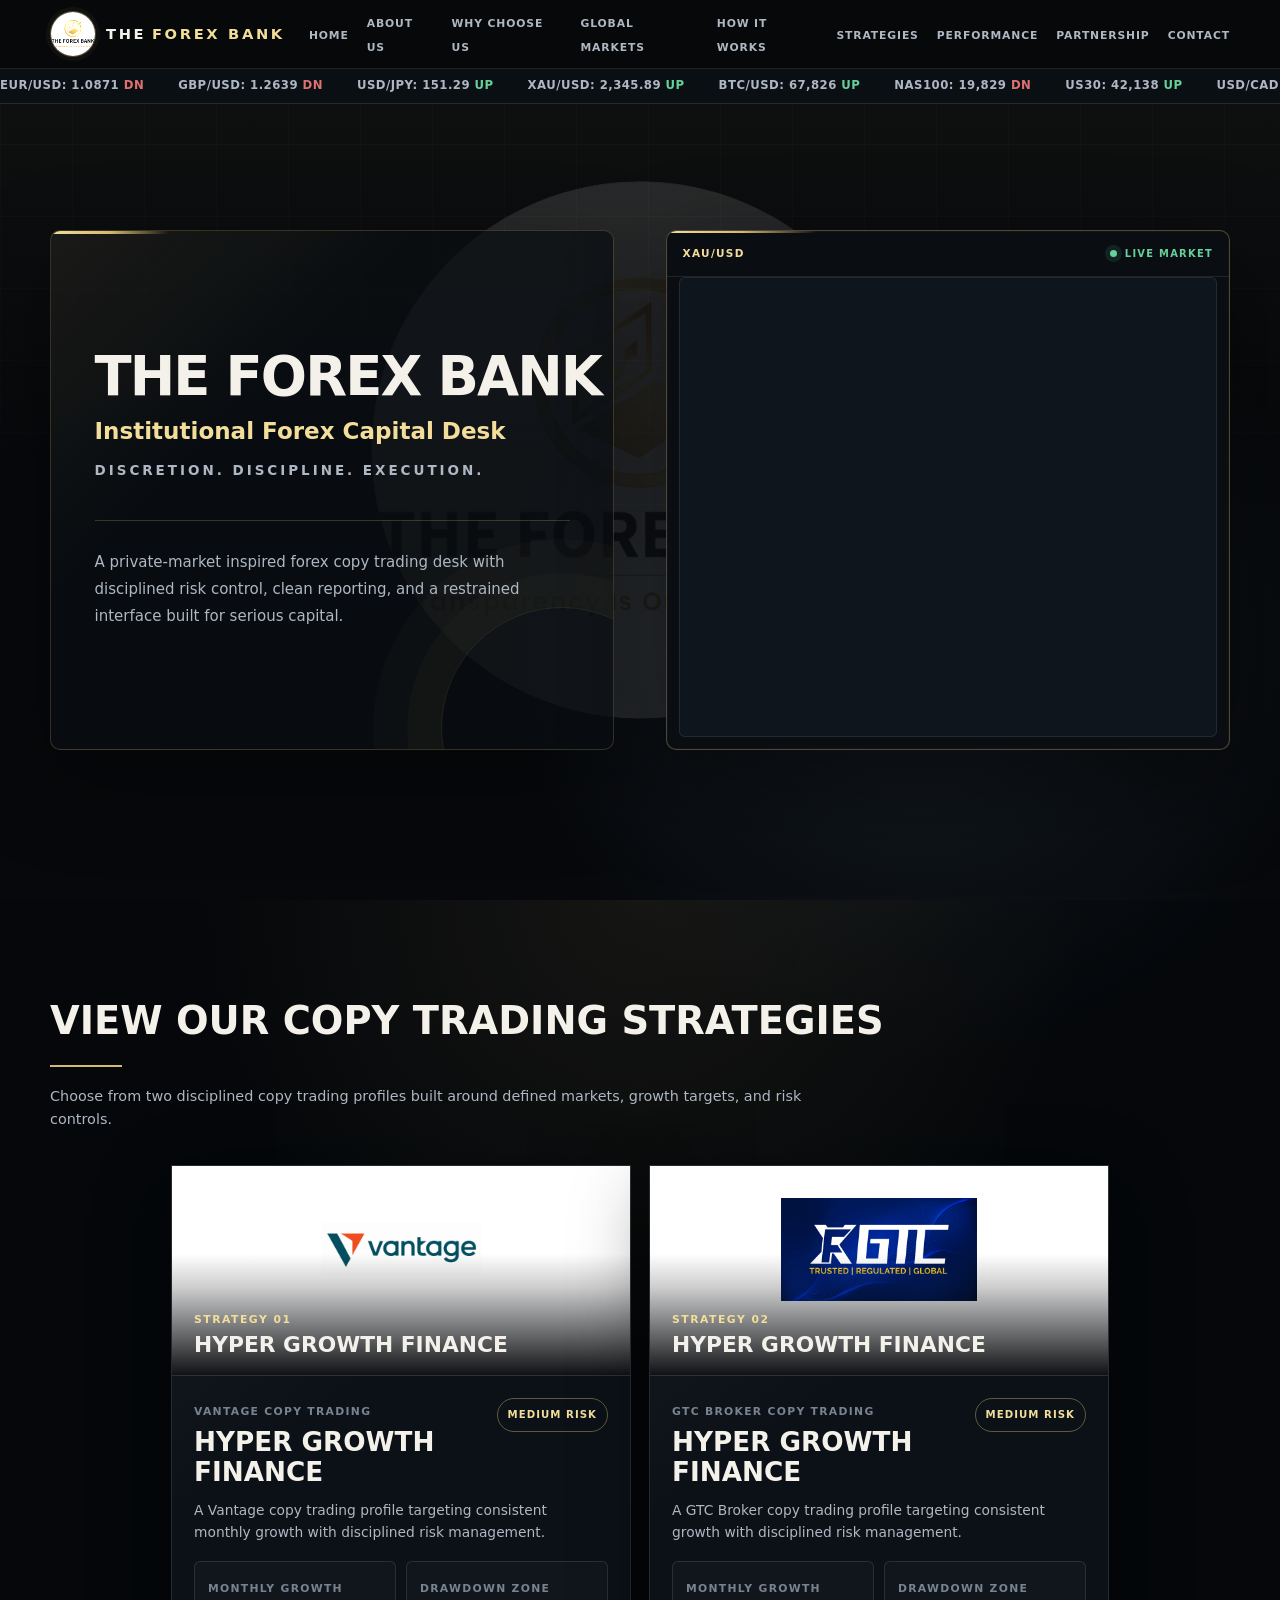
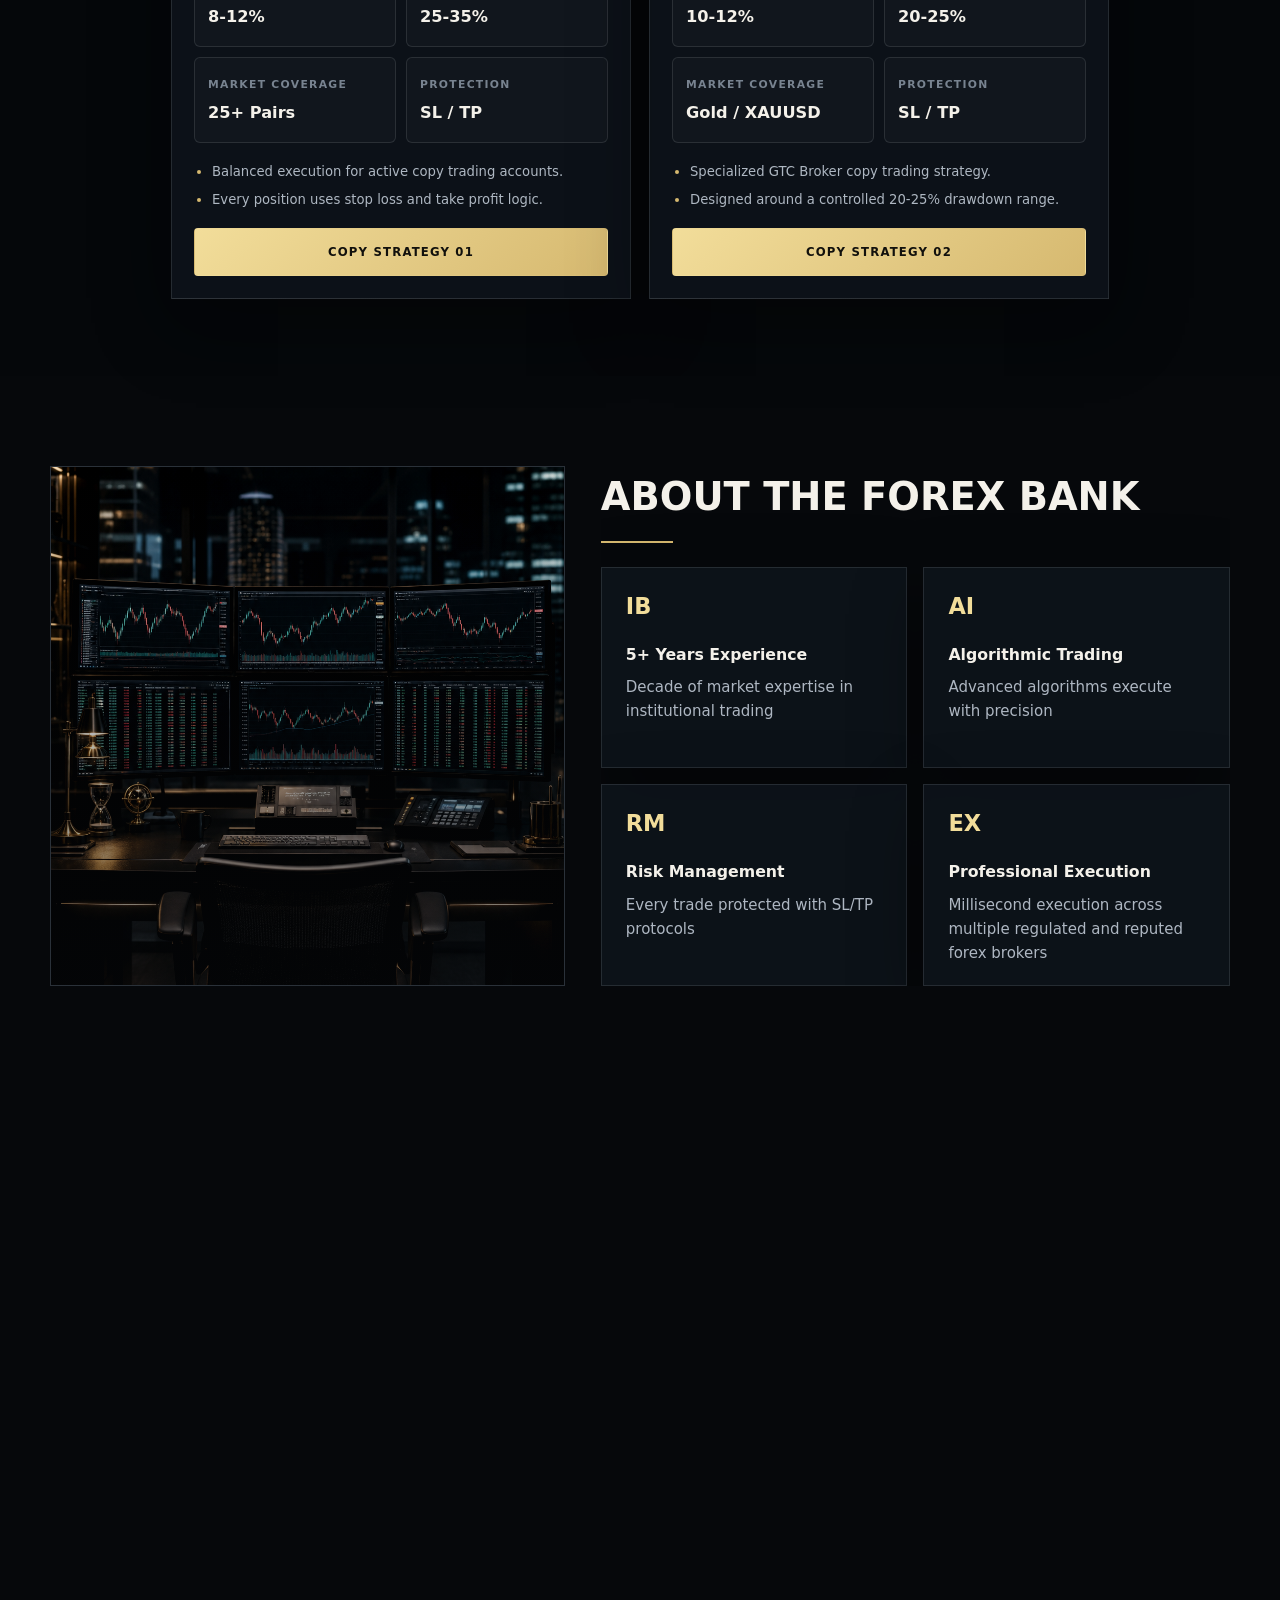
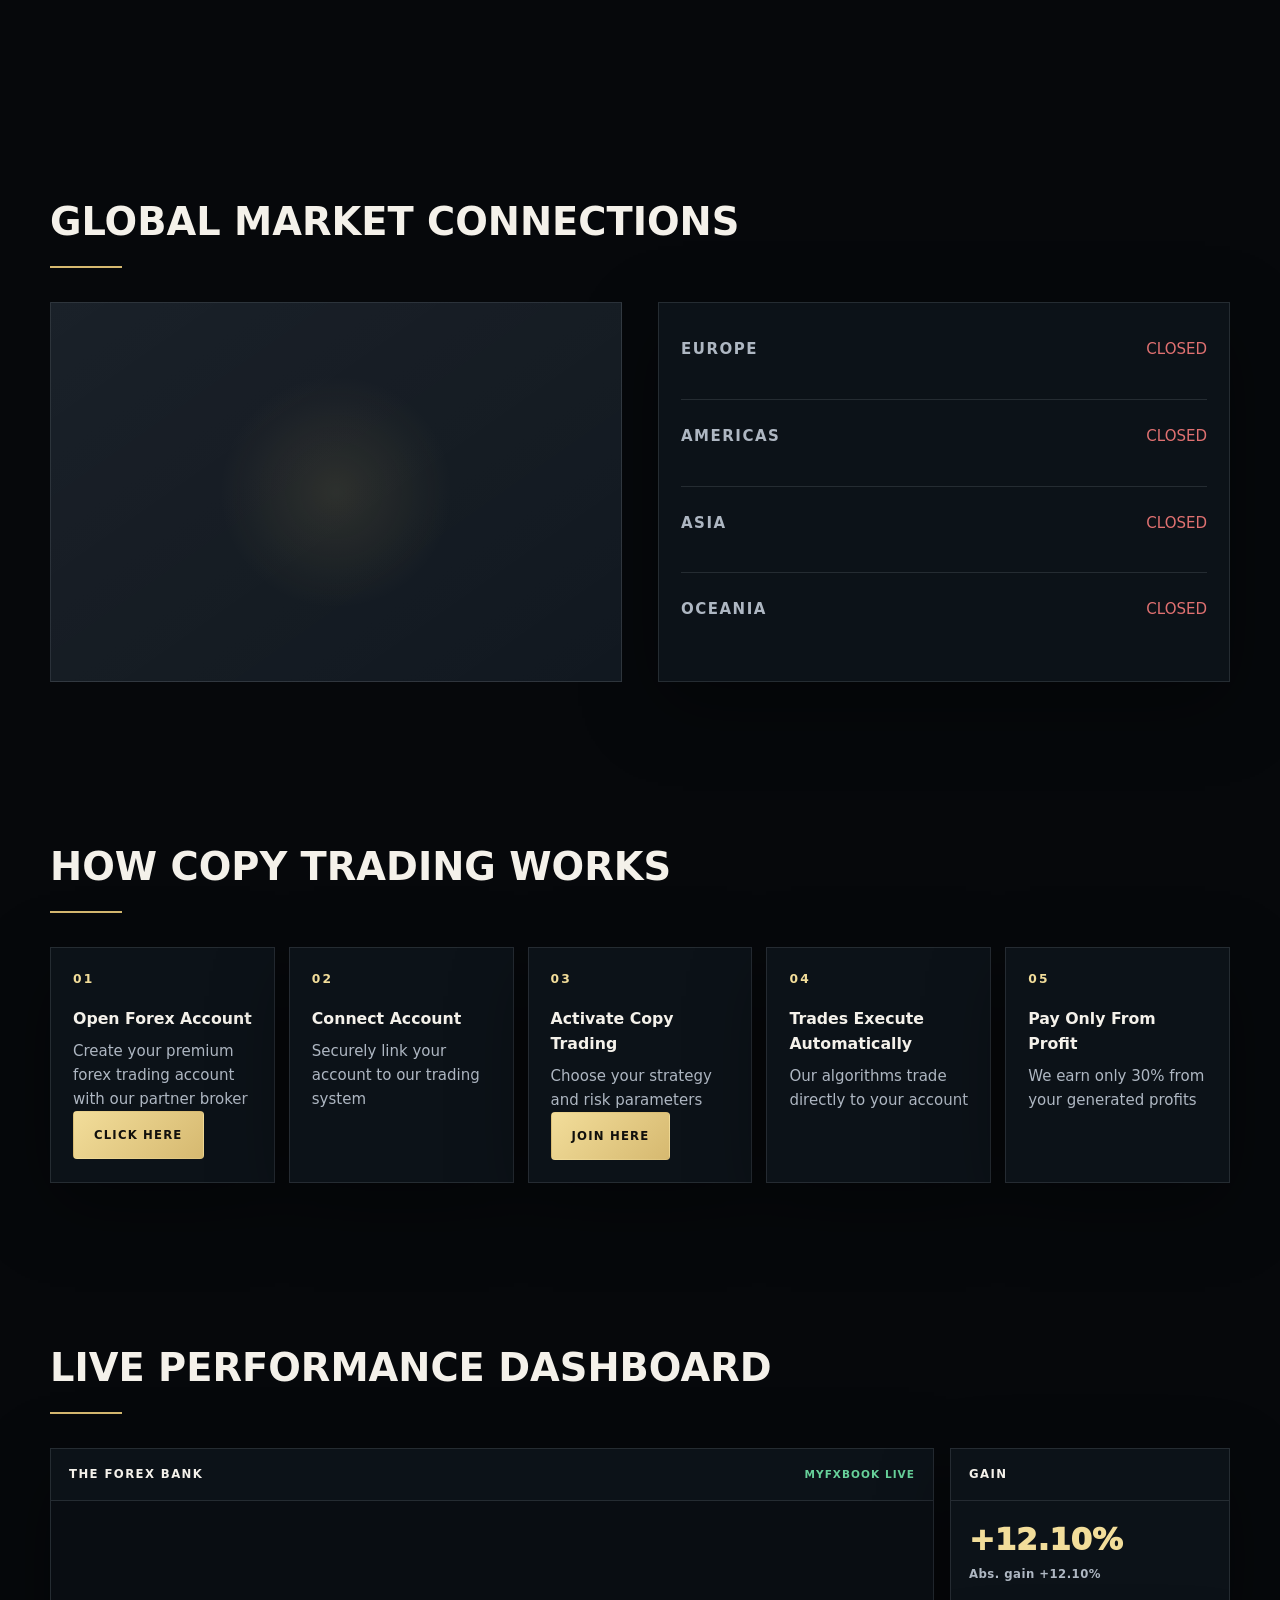
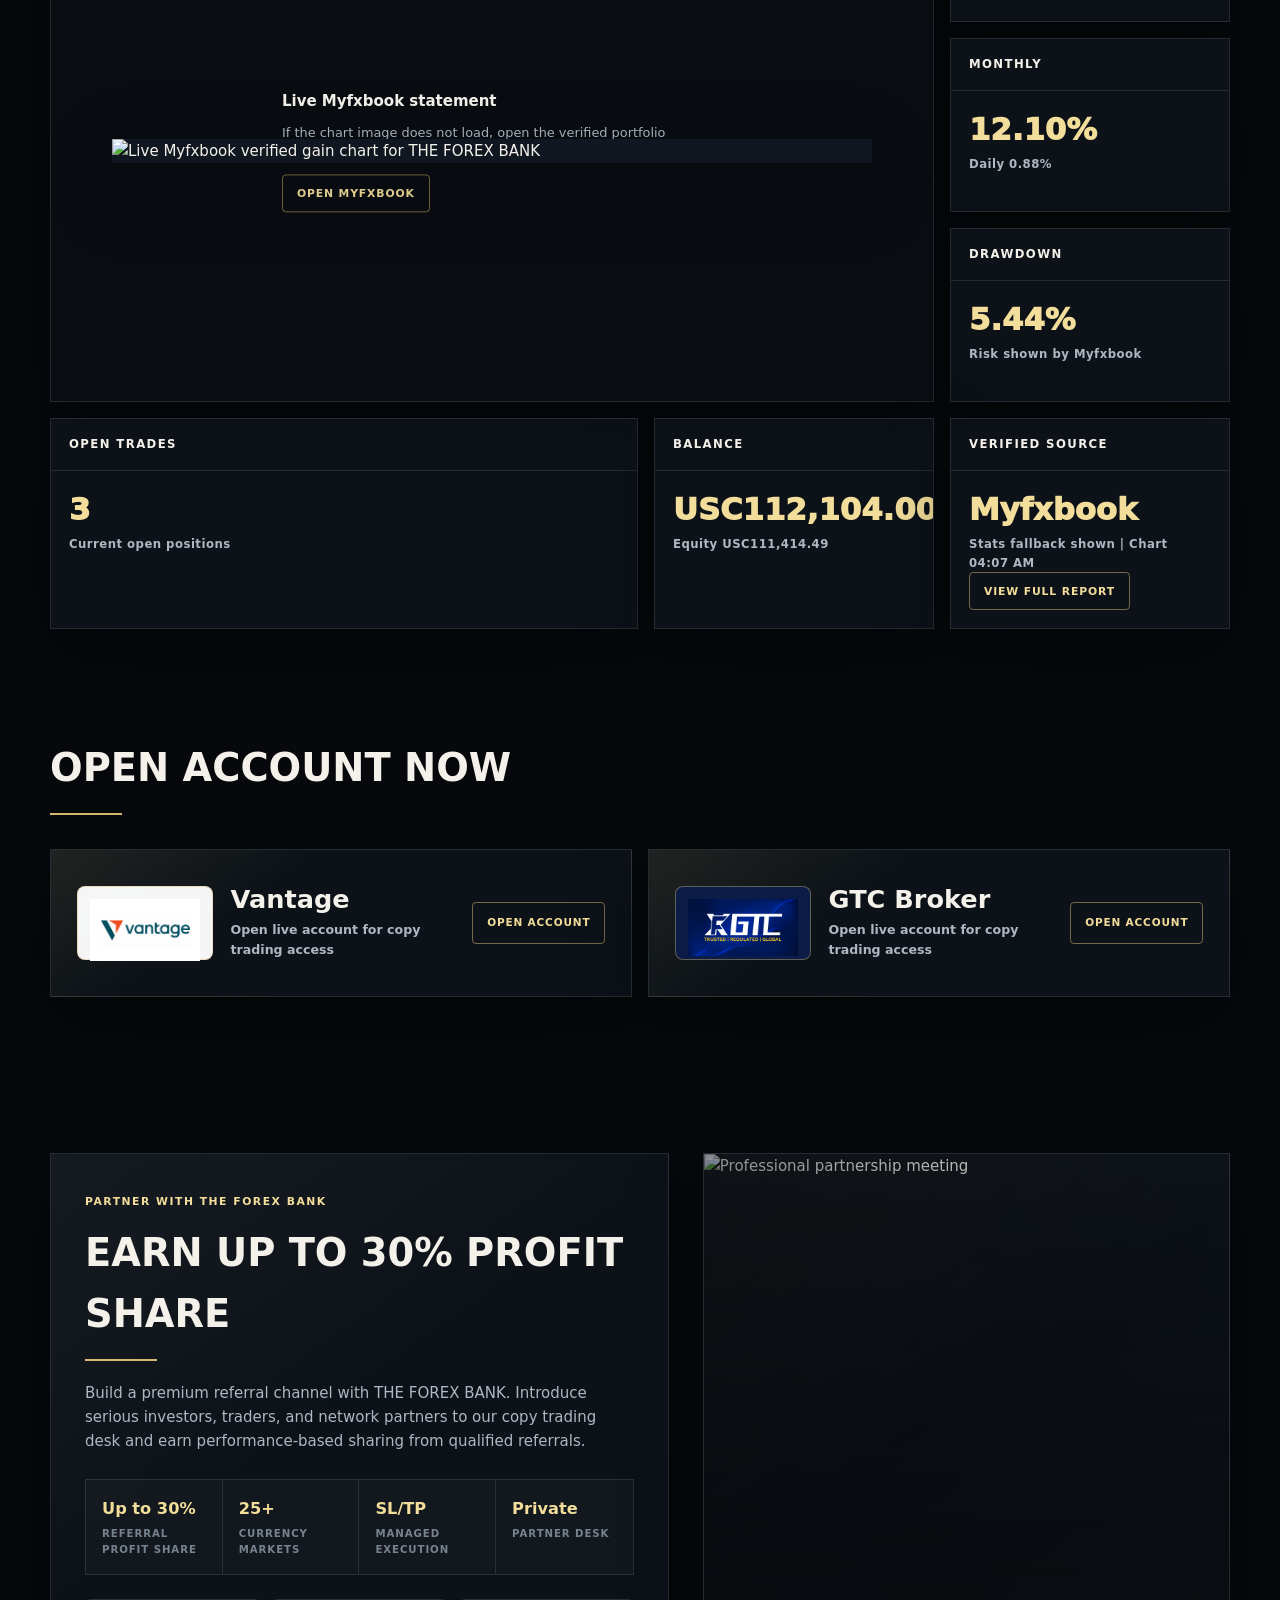
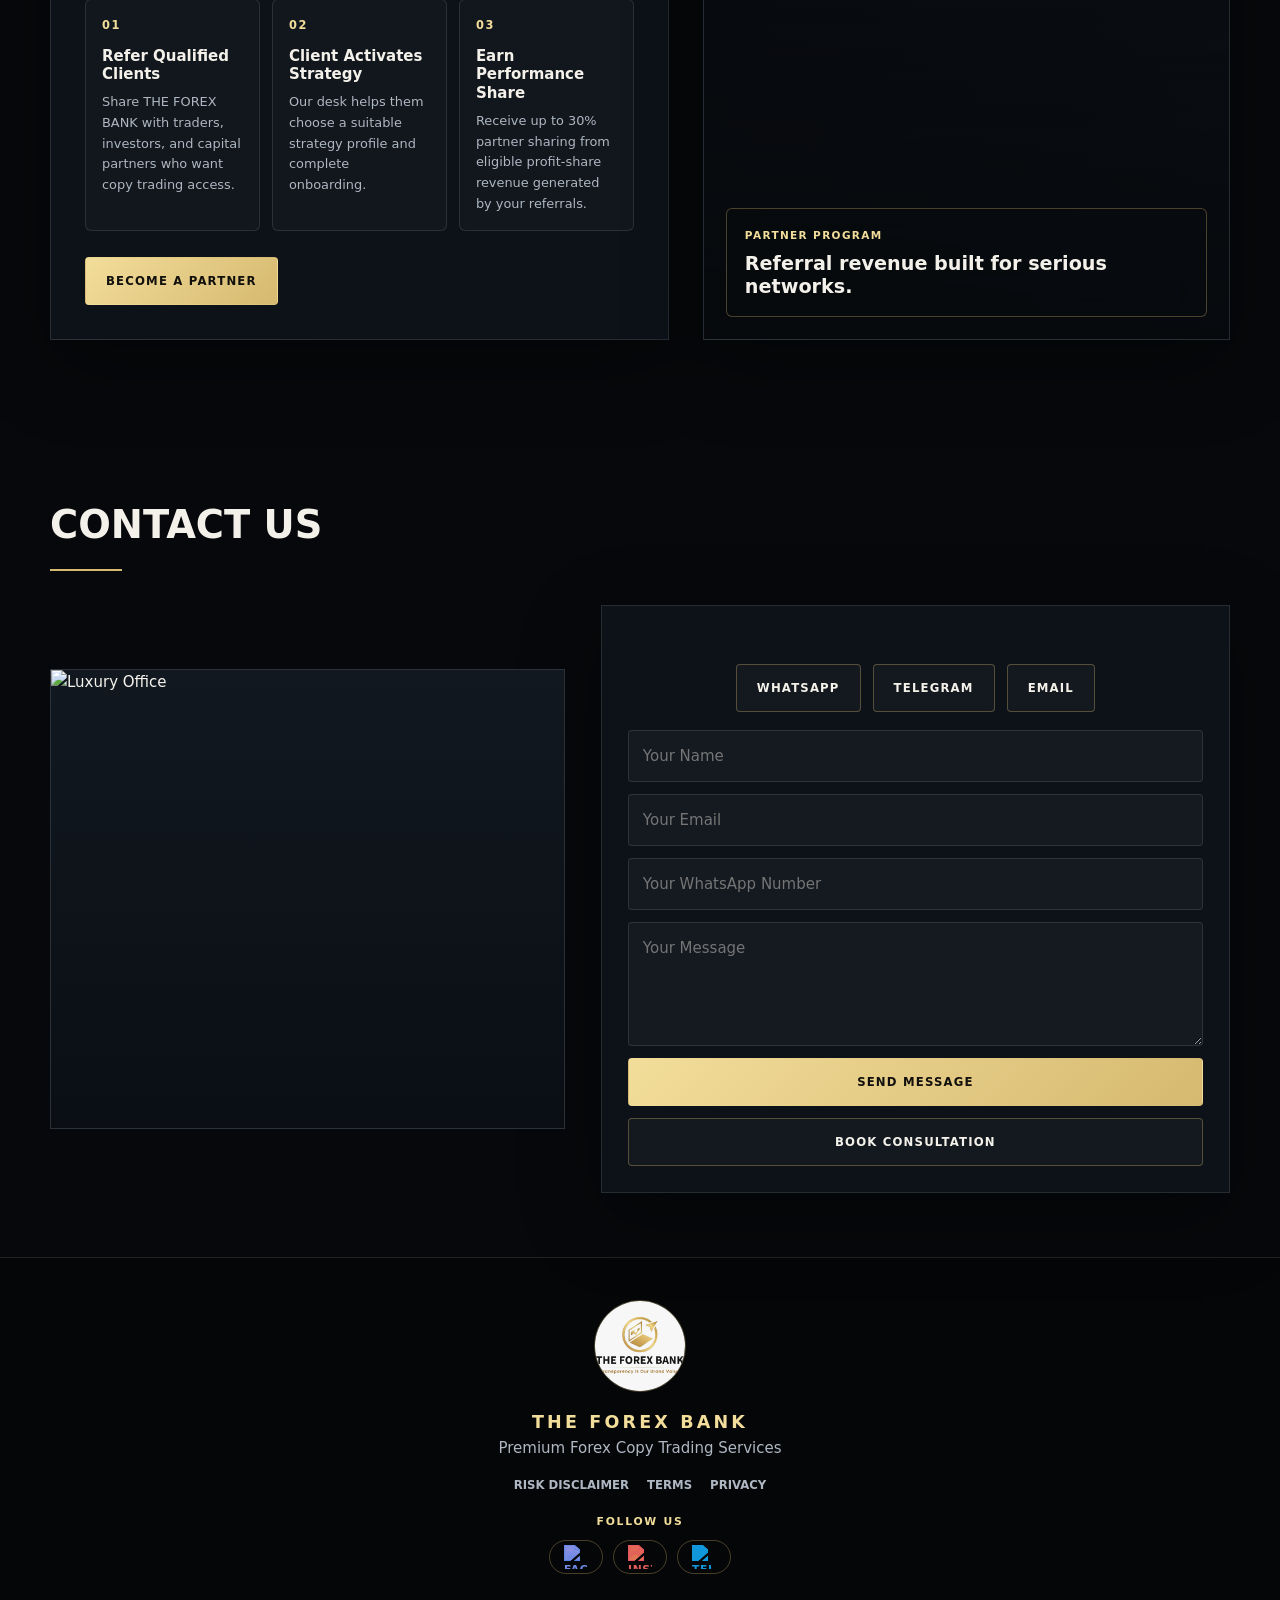
==== commit aeef1e6d: "Update index.html" ====
--- a/index.html
+++ b/index.html
@@ -4,7 +4,7 @@
     <meta charset="UTF-8">
     <meta name="viewport" content="width=device-width, initial-scale=1.0">
     <title>THE FOREX BANK - Institutional Forex Capital Desk</title>
-    <link rel="stylesheet" href="styles.css?v=22">
+    <link rel="stylesheet" href="styles.css?v=23">
     <style id="about-layout-fix">
         @media (min-width: 1101px) {
             #about .section-container {
@@ -633,7 +633,7 @@
 
                 <article class="strategy-card featured-strategy">
                     <div class="strategy-media">
-                        <img class="broker-strategy-image" src="https://www.gtcfx.com/gtcfx.png" alt="GTC Broker copy trading" loading="lazy" decoding="async">
+                        <img class="broker-strategy-image" src="gtcfx.png?v=20260718" alt="GTC Broker copy trading" loading="lazy" decoding="async">
                         <div class="strategy-media-overlay"><span>Strategy 02</span><strong>HYPER GROWTH FINANCE</strong></div>
                     </div>
                     <div class="strategy-card-body">
@@ -901,7 +901,7 @@
                 </a>
                 <a class="broker-card" href="https://web.mygtc.app/login/register?ref=H3ZkSYAx" target="_blank" rel="noopener">
                     <span class="broker-logo broker-logo-wide gtc-logo">
-                        <img src="https://www.gtcfx.com/gtcfx.png" alt="GTC Broker logo" loading="lazy" decoding="async">
+                        <img src="gtcfx.png?v=20260718" alt="GTC Broker logo" loading="lazy" decoding="async">
                     </span>
                     <span class="broker-copy">
                         <strong>GTC Broker</strong>
--- a/styles.css
+++ b/styles.css
@@ -2417,3 +2417,7 @@
         transition-duration: 0.01ms !important;
     }
 }
+.gtc-logo {
+    background: #0b1c46;
+}
+ 
